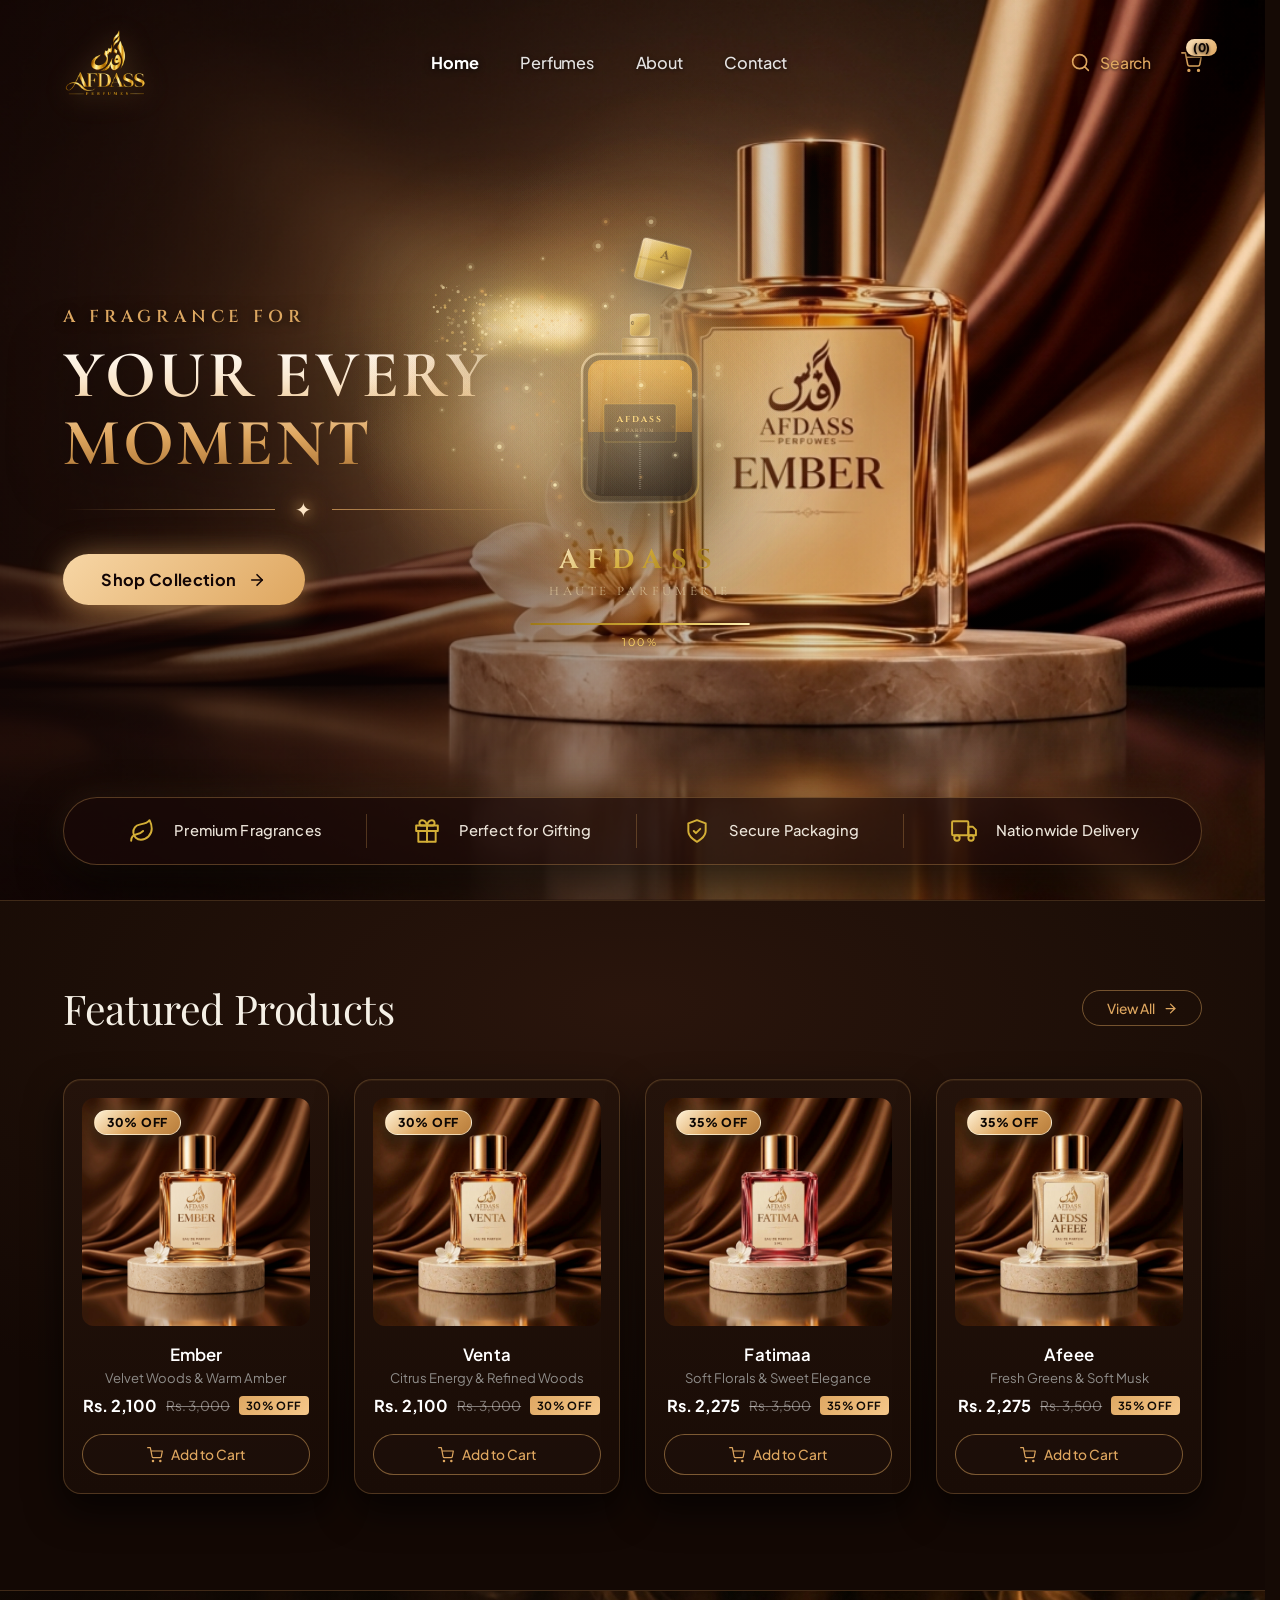
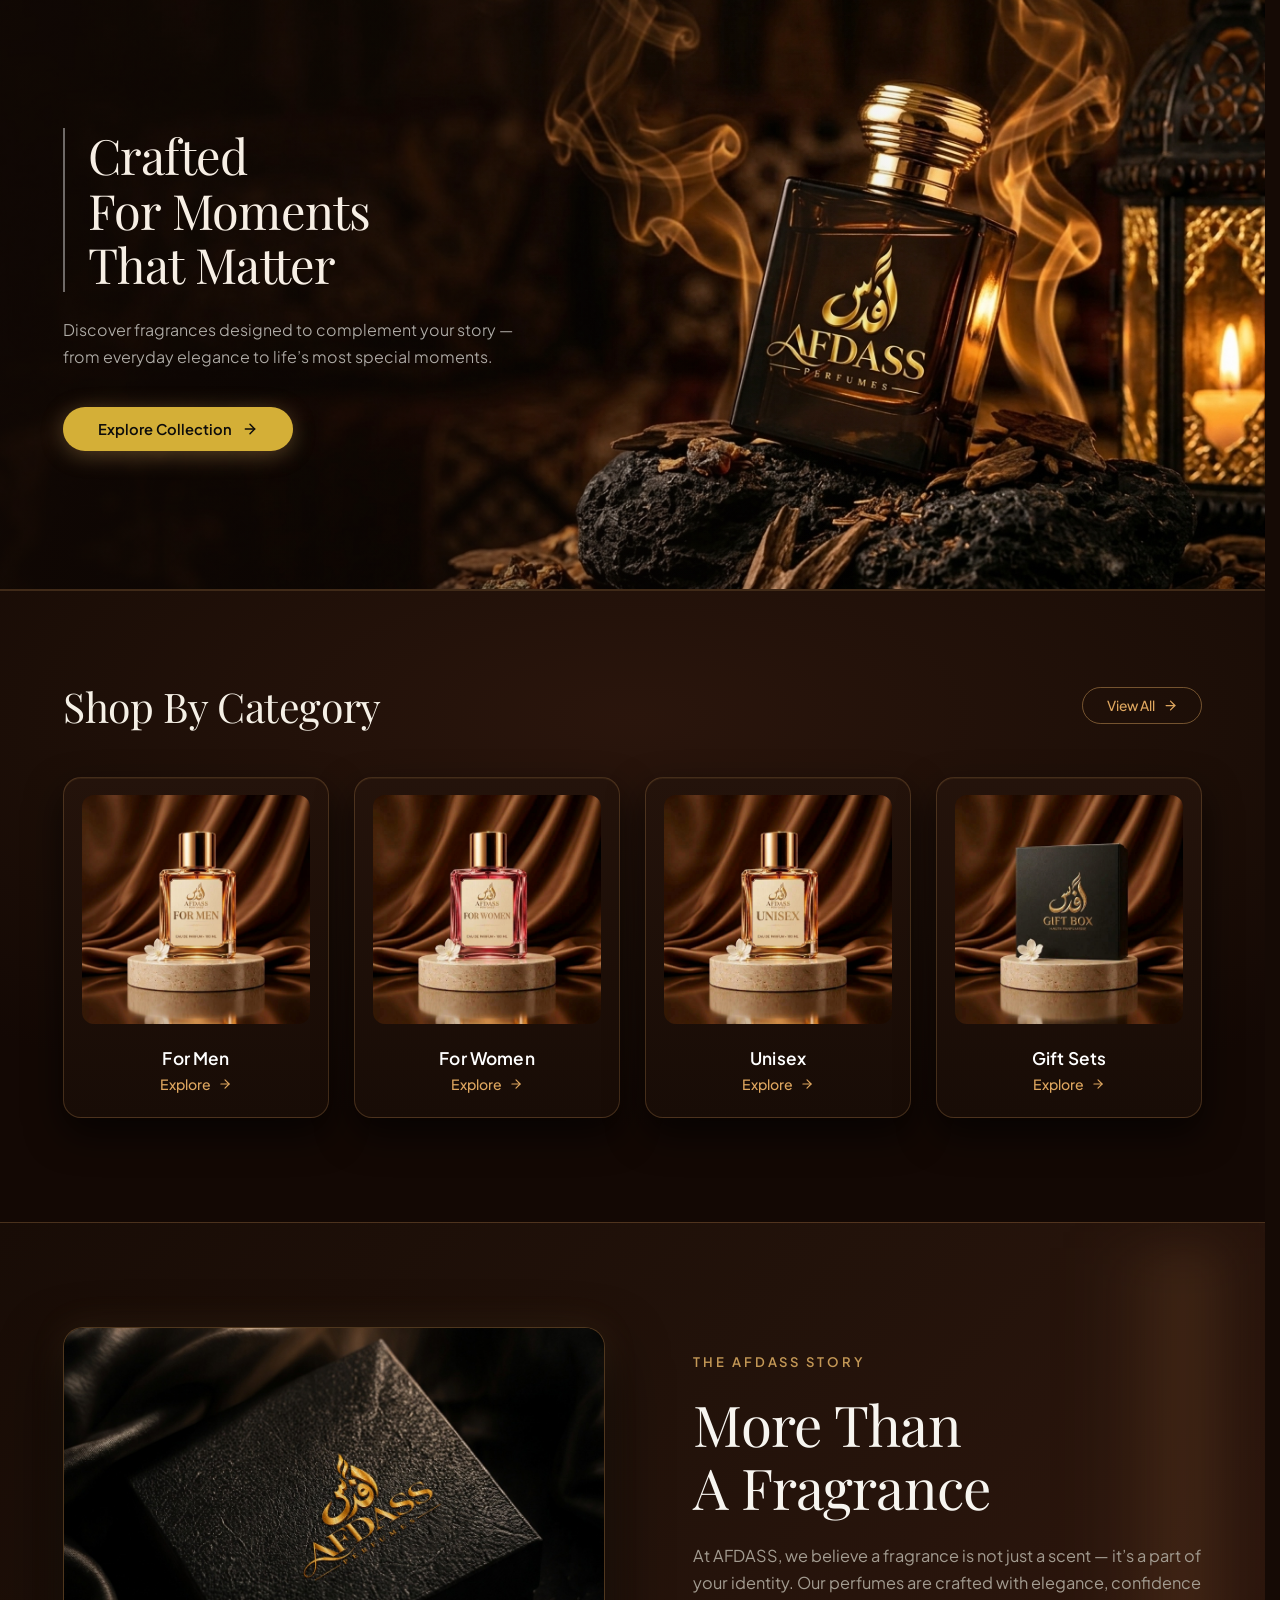
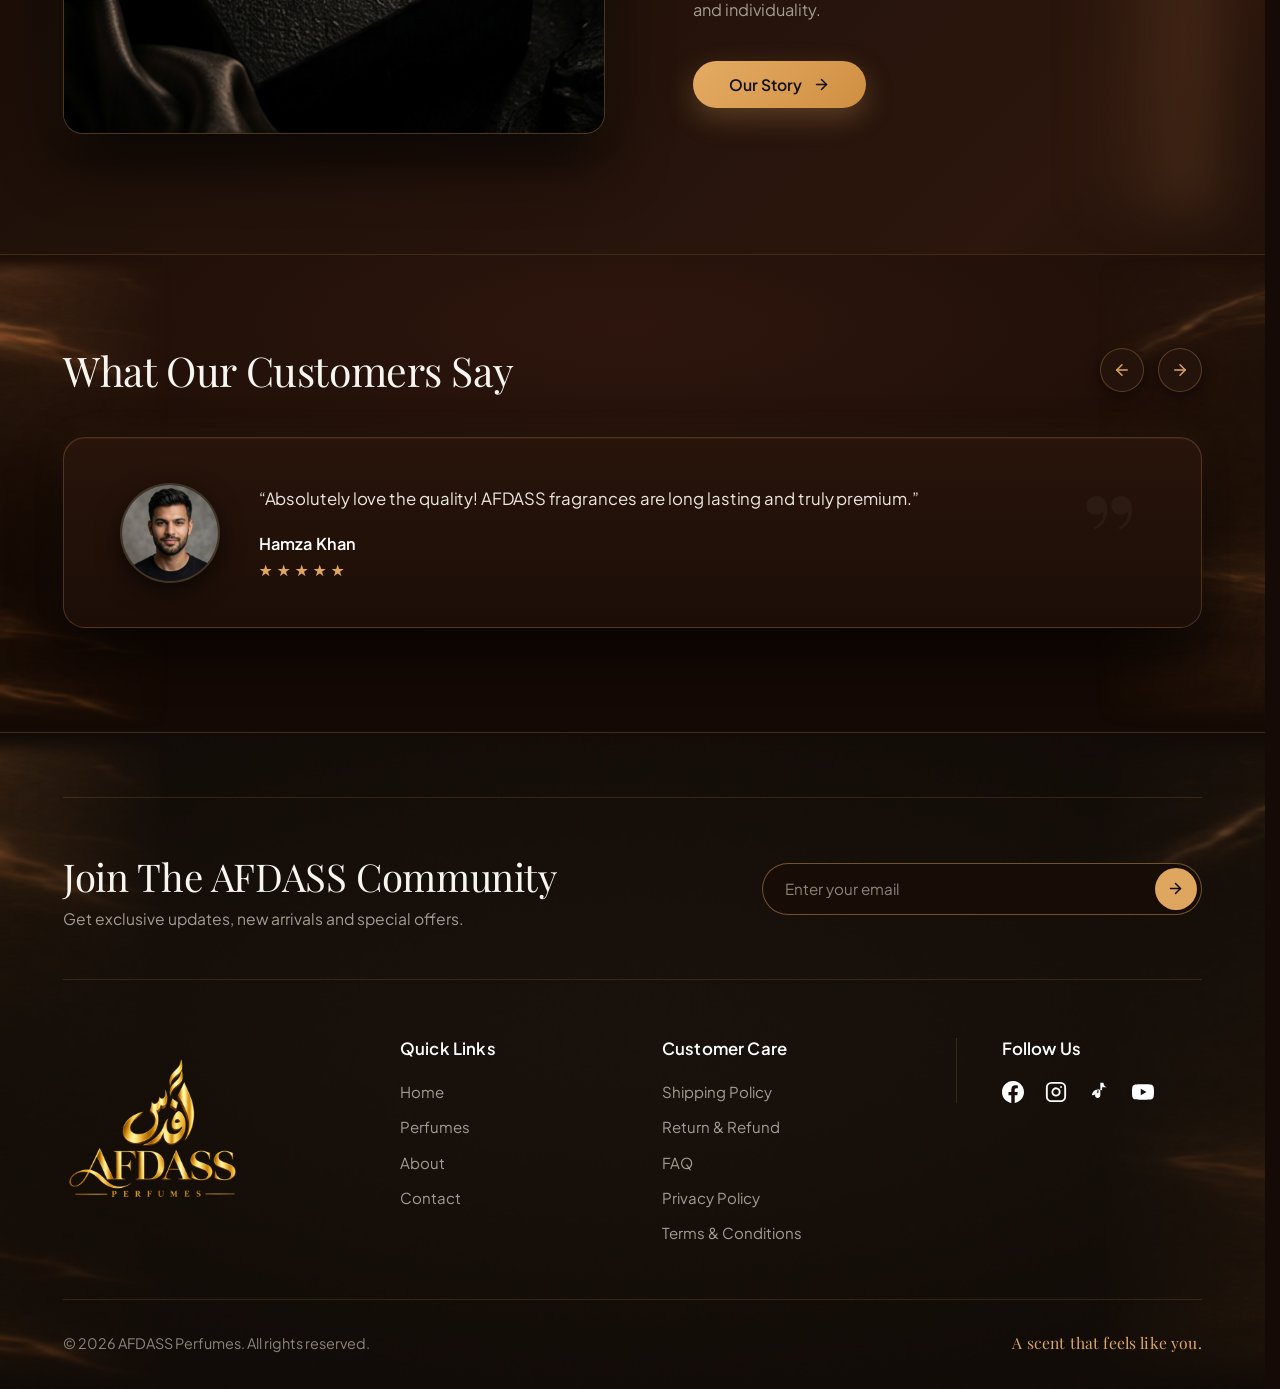
==== index.html @ ded68b76 "feat: make promotional discount percentage badges prominent on product images" ====
<!DOCTYPE html>
<html lang="en">
<head>
  <meta charset="UTF-8" />
  <meta name="viewport" content="width=device-width, initial-scale=1.0" />
  <title>AFDASS PERFUMES | Luxury French Fragrances in Pakistan</title>
  <meta name="description" content="Discover AFDASS Haute Parfumerie. Handcrafted luxury perfumes with pure French essences, rich amber, and long-lasting notes. Cash on delivery &amp; free nationwide delivery across Pakistan." />
  <meta name="keywords" content="AFDASS perfumes, luxury perfumes Pakistan, best perfumes in Pakistan, long lasting perfumes, French essences, buy perfume online Pakistan" />
  <meta name="author" content="AFDASS PERFUMES" />
  <meta name="robots" content="index, follow" />
  <link rel="canonical" href="https://afdass.vercel.app/" />

  <!-- Open Graph / Facebook / WhatsApp -->
  <meta property="og:type" content="website" />
  <meta property="og:site_name" content="AFDASS PERFUMES" />
  <meta property="og:title" content="AFDASS PERFUMES | Luxury French Fragrances" />
  <meta property="og:description" content="A scent that feels like you. Handcrafted luxury perfumes with pure French essences, rich amber, and long-lasting elegance. Nationwide delivery across Pakistan." />
  <meta property="og:image" content="https://afdass.vercel.app/assets/og-share.jpg?v=20261005_logo" />
  <meta property="og:image:secure_url" content="https://afdass.vercel.app/assets/og-share.jpg?v=20261005_logo" />
  <meta property="og:image:type" content="image/jpeg" />
  <meta property="og:image:width" content="1200" />
  <meta property="og:image:height" content="630" />
  <meta property="og:image:alt" content="AFDASS PERFUMES Luxury French Fragrances" />
  <meta property="og:url" content="https://afdass.vercel.app/" />

  <!-- Twitter Card -->
  <meta name="twitter:card" content="summary_large_image" />
  <meta name="twitter:title" content="AFDASS PERFUMES | Luxury French Fragrances" />
  <meta name="twitter:description" content="A scent that feels like you. Handcrafted luxury perfumes with pure French essences, rich amber, and long-lasting elegance." />
  <meta name="twitter:image" content="https://afdass.vercel.app/assets/og-share.jpg?v=20261005_logo" />

  <!-- Favicon -->
  <link rel="icon" type="image/x-icon" href="assets/favicon.ico" />
  <link rel="apple-touch-icon" href="assets/favicon-512x512.png" />

  <!-- Google Fonts -->
  <link rel="preconnect" href="https://fonts.googleapis.com" />
  <link rel="preconnect" href="https://fonts.gstatic.com" crossorigin />
  <link href="https://fonts.googleapis.com/css2?family=Cormorant+Garamond:ital,wght@0,300;0,400;0,500;0,600;0,700;1,400&family=Playfair+Display:ital,wght@0,400;0,500;0,600;0,700;1,400&family=Plus+Jakarta+Sans:wght@300;400;500;600;700&family=Cinzel:wght@400;500;600;700&display=swap" rel="stylesheet" />

  <!-- JSON-LD Structured Data: Organization & WebSite -->
  <script type="application/ld+json">
  {
    "@context": "https://schema.org",
    "@graph": [
      {
        "@type": "Organization",
        "@id": "https://afdassperfumes.com/#organization",
        "name": "AFDASS PERFUMES",
        "url": "https://afdassperfumes.com/",
        "logo": "https://afdassperfumes.com/assets/logo.png",
        "founder": {
          "@type": "Person",
          "name": "Muqaddas Fatima"
        },
        "contactPoint": {
          "@type": "ContactPoint",
          "telephone": "+92-312-5797051",
          "contactType": "customer service",
          "areaServed": "PK",
          "availableLanguage": ["English", "Urdu"]
        }
      },
      {
        "@type": "WebSite",
        "@id": "https://afdassperfumes.com/#website",
        "url": "https://afdassperfumes.com/",
        "name": "AFDASS PERFUMES",
        "description": "Luxury French Fragrances in Pakistan",
        "publisher": {
          "@id": "https://afdassperfumes.com/#organization"
        }
      }
    ]
  }
  </script>

  <link rel="stylesheet" href="style.css?v=20261005_every_moment" />
  <link rel="stylesheet" href="drawer.css?v=20261004_master_header" />
  <link rel="stylesheet" href="search.css?v=20261004_master_header" />
  <link rel="stylesheet" href="loader.css" />
</head>
<body>

  <!-- ====================================================================
       AFDASS HAUTE PARFUMERIE REALISTIC PRELOADER
       ==================================================================== -->
  <aside id="afdass-preloader" class="afdass-loader-overlay" aria-label="Loading AFDASS Haute Parfumerie" role="progressbar" aria-valuemin="0" aria-valuemax="100" aria-valuenow="0">
    <div class="loader-bg-veil"></div>
    <div class="loader-bloom-glow"></div>
    <canvas id="transition-mist-canvas"></canvas>

    <div class="loader-stage">
      <div class="bottle-aura"></div>
      <div class="flacon-container">
        <div class="spray-canvas-wrap">
          <canvas id="perfume-mist-canvas"></canvas>
        </div>

        <svg class="flacon-svg" viewBox="0 0 220 270" xmlns="http://www.w3.org/2000/svg">
          <defs>
            <linearGradient id="goldCapGrad" x1="0%" y1="0%" x2="100%" y2="100%">
              <stop offset="0%" stop-color="#faecd0"/>
              <stop offset="35%" stop-color="#d4af37"/>
              <stop offset="70%" stop-color="#8a6310"/>
              <stop offset="100%" stop-color="#f5d67e"/>
            </linearGradient>

            <linearGradient id="goldCollarGrad" x1="0%" y1="0%" x2="100%" y2="0%">
              <stop offset="0%" stop-color="#7a550d"/>
              <stop offset="50%" stop-color="#faecd0"/>
              <stop offset="100%" stop-color="#7a550d"/>
            </linearGradient>

            <linearGradient id="elixirGrad" x1="0%" y1="0%" x2="0%" y2="100%">
              <stop offset="0%" stop-color="#ffeaa7"/>
              <stop offset="25%" stop-color="#f3b83f"/>
              <stop offset="65%" stop-color="#cf8e1d"/>
              <stop offset="100%" stop-color="#693d05"/>
            </linearGradient>

            <linearGradient id="crystalBorderGrad" x1="0%" y1="0%" x2="100%" y2="100%">
              <stop offset="0%" stop-color="rgba(255,255,255,0.75)"/>
              <stop offset="30%" stop-color="rgba(212,175,55,0.45)"/>
              <stop offset="70%" stop-color="rgba(255,255,255,0.12)"/>
              <stop offset="100%" stop-color="rgba(212,175,55,0.5)"/>
            </linearGradient>

            <clipPath id="bottleInterior">
              <rect x="58" y="108" width="104" height="136" rx="14" ry="14" />
            </clipPath>
          </defs>

          <!-- 1. SPRAYER ACTUATOR / PUMP -->
          <g id="sprayer-actuator-group" class="sprayer-actuator-group">
            <rect x="100" y="62" width="20" height="22" rx="3" fill="url(#goldCapGrad)" stroke="rgba(255,255,255,0.4)" stroke-width="0.7"/>
            <ellipse cx="102.5" cy="71" rx="1.6" ry="2.0" fill="#321e02" />
            <circle cx="102.8" cy="71" r="0.8" fill="#ffd966" />
            <ellipse cx="110" cy="63" rx="8" ry="2" fill="rgba(255,255,255,0.3)" />
          </g>

          <!-- 2. MAGNETIC GOLD CAP -->
          <g id="bottle-cap-group" class="bottle-cap-group cap-closed">
            <rect x="85" y="44" width="50" height="42" rx="4" fill="url(#goldCapGrad)" stroke="rgba(255,255,255,0.45)" stroke-width="0.8"/>
            <line x1="85" y1="64" x2="135" y2="64" stroke="rgba(100,65,10,0.55)" stroke-width="0.9"/>
            <text x="110" y="60" font-family="'Cinzel', serif" font-size="12" font-weight="700" fill="#462c03" text-anchor="middle">A</text>
            <rect x="88" y="46" width="6" height="38" rx="1" fill="rgba(255,255,255,0.25)" />
          </g>

          <!-- 3. GOLDEN NECK COLLAR -->
          <rect x="92" y="86" width="36" height="18" rx="2" fill="url(#goldCollarGrad)" stroke="rgba(255,255,255,0.3)" stroke-width="0.6"/>
          <line x1="92" y1="94" x2="128" y2="94" stroke="#523906" stroke-width="1.2"/>

          <!-- 4. CRYSTAL FLACON GLASS BODY -->
          <rect x="52" y="102" width="116" height="148" rx="18" ry="18" fill="rgba(15, 14, 18, 0.65)" stroke="url(#crystalBorderGrad)" stroke-width="2.5" />

          <!-- 5. LIQUID CHAMBER -->
          <g clip-path="url(#bottleInterior)">
            <rect x="58" y="108" width="104" height="136" fill="rgba(10, 9, 12, 0.85)" />
            <g id="liquid-wave-group" class="liquid-wave-group" style="transform: translateY(120px);">
              <path class="liquid-wave-path" d="M -20 0 Q 20 -10 60 0 T 140 0 T 220 0 L 220 180 L -20 180 Z" fill="url(#elixirGrad)" />
              <path d="M -20 1 Q 20 -9 60 1 T 140 1 T 220 1" stroke="rgba(255,245,210,0.7)" stroke-width="2" fill="none" />
              <circle class="elixir-bubble b1" cx="90" cy="210" r="1.8" />
              <circle class="elixir-bubble b2" cx="110" cy="220" r="2.2" />
              <circle class="elixir-bubble b3" cx="80" cy="200" r="1.5" />
              <circle class="elixir-bubble b4" cx="130" cy="215" r="2.0" />
            </g>
          </g>

          <!-- 6. DIP TUBE -->
          <line x1="110" y1="102" x2="110" y2="238" stroke="rgba(255,255,255,0.25)" stroke-width="2.2" stroke-dasharray="1 1"/>

          <!-- 7. GLASS CORNER FACETS -->
          <g class="facet-shine">
            <polygon points="62,112 74,112 66,242 56,238" fill="rgba(255,255,255,0.2)" />
            <polygon points="78,112 82,112 74,242 71,242" fill="rgba(255,255,255,0.08)" />
            <circle cx="152" cy="116" r="2" fill="rgba(255,255,255,0.6)" />
          </g>

          <!-- 8. GOLD FOIL EMBOSSED LABEL -->
          <rect x="74" y="152" width="72" height="38" rx="2" fill="rgba(10, 9, 13, 0.72)" stroke="rgba(212, 175, 55, 0.45)" stroke-width="0.8"/>
          <text x="110" y="170" font-family="'Cinzel', serif" font-size="8.5" font-weight="700" letter-spacing="2" fill="#ffd966" text-anchor="middle">AFDASS</text>
          <text x="110" y="180" font-family="'Cormorant Garamond', serif" font-size="5.5" letter-spacing="1" fill="#e0c99a" text-anchor="middle">PARFUM</text>
        </svg>
      </div>

      <!-- Minimalist Luxury Typography -->
      <div class="loader-brand-title">AFDASS</div>
      <div class="loader-brand-subtitle">HAUTE PARFUMERIE</div>

      <!-- Sleek Minimalist Luxury Progress Bar -->
      <div class="loader-progress-wrap">
        <div class="loader-progress-track">
          <div id="loader-progress-bar" class="loader-progress-bar"></div>
        </div>
        <div id="loader-percentage" class="loader-percentage">0%</div>
      </div>
    </div>
  </aside>

  <!-- ====================================================================
       WEBSITE CONTENT STAGE (Reveals smoothly through parting mist)
       ==================================================================== -->
  <div class="website-reveal-stage">

  <!-- Fullscreen Luxury Hero Section -->
  <div class="hero-stage">
    
    <!-- Crisp Master Luxury Background: Amber Silk & Ember Podium -->
    <div class="hero-bg-layer">
      <img 
        src="assets/hero-ember-stage.jpg" 
        alt="AFDASS Luxury Perfumes - Ember" 
        class="master-bg-image"
      />
      <div class="bg-vignette-overlay"></div>
    </div>

    <!-- Header / Navigation Bar -->
    <header class="navbar">
      <div class="nav-container">
        
        <!-- Logo (Pure Transparent Gold PNG) -->
        <a href="index.html" class="brand-logo">
          <img src="assets/logo.png" alt="AFDASS PERFUMES" class="logo-image" />
        </a>

        <!-- Center Nav Links (Exact Match to Mockup) -->
        <nav class="nav-links">
          <a href="index.html" class="nav-link active">Home</a>
          <a href="perfumes.html" class="nav-link">Perfumes</a>
          <a href="about.html" class="nav-link">About</a>
          <a href="contact.html" class="nav-link">Contact</a>
        </nav>

        <!-- Right Actions -->
        <div class="nav-actions">
          <button class="nav-action-btn search-btn" aria-label="Search">
            <svg class="action-icon" viewBox="0 0 24 24" fill="none" stroke="currentColor" stroke-width="1.8" stroke-linecap="round" stroke-linejoin="round">
              <circle cx="11" cy="11" r="8"></circle>
              <line x1="21" y1="21" x2="16.65" y2="16.65"></line>
            </svg>
            <span>Search</span>
          </button>

          <a href="cart.html" class="nav-action-btn cart-btn" aria-label="Cart">
            <svg class="action-icon" viewBox="0 0 24 24" fill="none" stroke="currentColor" stroke-width="1.8" stroke-linecap="round" stroke-linejoin="round">
              <circle cx="9" cy="21" r="1"></circle>
              <circle cx="20" cy="21" r="1"></circle>
              <path d="M1 1h4l2.68 13.39a2 2 0 0 0 2 1.61h9.72a2 2 0 0 0 2-1.61L23 6H6"></path>
            </svg>
            <span class="cart-badge">(0)</span>
          </a>

          <!-- Mobile Hamburger -->
          <button class="mobile-toggle" id="mobileMenuBtn" aria-label="Menu">
            <span></span>
            <span></span>
            <span></span>
          </button>
        </div>

      </div>
    </header>

    <!-- Hero Content Overlay (Left Aligned: EXACT TO MOCKUP) -->
    <main class="hero-content-wrapper">
      <div class="hero-left-content">
        
        <!-- Eyebrow / Pre-title -->
        <span class="hero-eyebrow">A FRAGRANCE FOR</span>

        <!-- Main Headline -->
        <h1 class="hero-headline">YOUR EVERY MOMENT</h1>

        <!-- Sparkle Horizontal Accent Divider -->
        <div class="hero-sparkle-divider">
          <span class="divider-line"></span>
          <span class="sparkle-symbol">✦</span>
          <span class="divider-line"></span>
        </div>

        <!-- Single Primary CTA Pill Button -->
        <div class="hero-cta-area">
          <a href="perfumes.html" class="btn-shop-collection">
            <span>Shop Collection</span>
            <svg class="arrow-icon" viewBox="0 0 24 24" fill="none" stroke="currentColor" stroke-width="2.2" stroke-linecap="round" stroke-linejoin="round">
              <line x1="5" y1="12" x2="19" y2="12"></line>
              <polyline points="12 5 19 12 12 19"></polyline>
            </svg>
          </a>
        </div>

      </div>
    </main>

    <!-- Floating Trust Features Strip (EXACT TO USER REQUEST) -->
    <div class="hero-trust-strip-container">
      <div class="hero-trust-strip">
        
        <!-- Feature 1: Premium Fragrances -->
        <div class="hero-trust-item">
          <div class="trust-item-icon">
            <svg viewBox="0 0 24 24" fill="none" stroke="currentColor" stroke-width="1.8" stroke-linecap="round" stroke-linejoin="round">
              <path d="M11 20A7 7 0 0 1 9.8 6.1C15.5 5 17 4.48 19 2c1 2 2 4.18 2 8 0 5.5-4.78 10-10 10Z"></path>
              <path d="M2 21c0-3 1.85-5.36 5.08-6C9.5 14.52 12 13 13 12"></path>
            </svg>
          </div>
          <span class="trust-item-text">Premium<br class="trust-br-mobile" /> Fragrances</span>
        </div>

        <div class="trust-item-divider"></div>

        <!-- Feature 2: Perfect for Gifting -->
        <div class="hero-trust-item">
          <div class="trust-item-icon">
            <svg viewBox="0 0 24 24" fill="none" stroke="currentColor" stroke-width="1.8" stroke-linecap="round" stroke-linejoin="round">
              <polyline points="20 12 20 22 4 22 4 12"></polyline>
              <rect x="2" y="7" width="20" height="5"></rect>
              <line x1="12" y1="22" x2="12" y2="7"></line>
              <path d="M12 7H7.5a2.5 2.5 0 0 1 0-5C11 2 12 7 12 7z"></path>
              <path d="M12 7h4.5a2.5 2.5 0 0 0 0-5C13 2 12 7 12 7z"></path>
            </svg>
          </div>
          <span class="trust-item-text">Perfect<br class="trust-br-mobile" /> for Gifting</span>
        </div>

        <div class="trust-item-divider"></div>

        <!-- Feature 3: Secure Packaging -->
        <div class="hero-trust-item">
          <div class="trust-item-icon">
            <svg viewBox="0 0 24 24" fill="none" stroke="currentColor" stroke-width="1.8" stroke-linecap="round" stroke-linejoin="round">
              <path d="M12 22s8-4 8-10V5l-8-3-8 3v7c0 6 8 10 8 10z"></path>
              <polyline points="9 12 11 14 15 10"></polyline>
            </svg>
          </div>
          <span class="trust-item-text">Secure<br class="trust-br-mobile" /> Packaging</span>
        </div>

        <div class="trust-item-divider"></div>

        <!-- Feature 4: Nationwide Delivery -->
        <div class="hero-trust-item">
          <div class="trust-item-icon">
            <svg viewBox="0 0 24 24" fill="none" stroke="currentColor" stroke-width="1.8" stroke-linecap="round" stroke-linejoin="round">
              <rect x="1" y="3" width="15" height="13" rx="1"></rect>
              <polygon points="16 8 20 8 23 11 23 16 16 16 8"></polygon>
              <circle cx="5.5" cy="18.5" r="2.5"></circle>
              <circle cx="18.5" cy="18.5" r="2.5"></circle>
            </svg>
          </div>
          <span class="trust-item-text">Nationwide<br class="trust-br-mobile" /> Delivery</span>
        </div>

      </div>
    </div>

  </div>

  <!-- Featured Products Section -->
  <section class="featured-section" id="perfumes">
    <div class="featured-container">
      
      <!-- Section Header -->
      <div class="section-header">
        <h2 class="section-title">Featured Products</h2>
        <a href="perfumes.html" class="btn-view-all">
          <span>View All</span>
          <svg class="view-arrow" viewBox="0 0 24 24" fill="none" stroke="currentColor" stroke-width="2" stroke-linecap="round" stroke-linejoin="round">
            <line x1="5" y1="12" x2="19" y2="12"></line>
            <polyline points="12 5 19 12 12 19"></polyline>
          </svg>
        </a>
      </div>

      <!-- Products 4-Col Grid -->
      <div class="products-grid">
        
        <!-- Product 1: Ember -->
        <div class="product-card">
          <a href="product-detail.html?product=ember" class="product-img-box" aria-label="View Ember Details">
            <span class="product-img-badge">30% OFF</span>
            <img src="assets/product-ember.jpg?v=20261004" alt="Ember" class="product-img" />
          </a>
          <div class="product-details">
            <h3 class="product-title"><a href="product-detail.html?product=ember" class="product-title-link">Ember</a></h3>
            <p class="product-notes">Velvet Woods &amp; Warm Amber</p>
            <div class="product-price-wrap">
              <span class="product-price">Rs. 2,100</span>
              <span class="product-old-price">Rs. 3,000</span>
              <span class="product-discount-badge">30% OFF</span>
            </div>
            <button class="btn-add-cart" data-name="Ember">
              <svg class="cart-btn-icon" viewBox="0 0 24 24" fill="none" stroke="currentColor" stroke-width="1.8" stroke-linecap="round" stroke-linejoin="round">
                <circle cx="9" cy="21" r="1"></circle>
                <circle cx="20" cy="21" r="1"></circle>
                <path d="M1 1h4l2.68 13.39a2 2 0 0 0 2 1.61h9.72a2 2 0 0 0 2-1.61L23 6H6"></path>
              </svg>
              <span>Add to Cart</span>
            </button>
          </div>
        </div>

        <!-- Product 2: Venta -->
        <div class="product-card">
          <a href="product-detail.html?product=venta" class="product-img-box" aria-label="View Venta Details">
            <span class="product-img-badge">30% OFF</span>
            <img src="assets/product-venta.jpg?v=20261004" alt="Venta" class="product-img" />
          </a>
          <div class="product-details">
            <h3 class="product-title"><a href="product-detail.html?product=venta" class="product-title-link">Venta</a></h3>
            <p class="product-notes">Citrus Energy &amp; Refined Woods</p>
            <div class="product-price-wrap">
              <span class="product-price">Rs. 2,100</span>
              <span class="product-old-price">Rs. 3,000</span>
              <span class="product-discount-badge">30% OFF</span>
            </div>
            <button class="btn-add-cart" data-name="Venta">
              <svg class="cart-btn-icon" viewBox="0 0 24 24" fill="none" stroke="currentColor" stroke-width="1.8" stroke-linecap="round" stroke-linejoin="round">
                <circle cx="9" cy="21" r="1"></circle>
                <circle cx="20" cy="21" r="1"></circle>
                <path d="M1 1h4l2.68 13.39a2 2 0 0 0 2 1.61h9.72a2 2 0 0 0 2-1.61L23 6H6"></path>
              </svg>
              <span>Add to Cart</span>
            </button>
          </div>
        </div>

        <!-- Product 3: Fatimaa -->
        <div class="product-card">
          <a href="product-detail.html?product=fatima" class="product-img-box" aria-label="View Fatimaa Details">
            <span class="product-img-badge">35% OFF</span>
            <img src="assets/product-fatima.jpg?v=20261004" alt="Fatimaa" class="product-img" />
          </a>
          <div class="product-details">
            <h3 class="product-title"><a href="product-detail.html?product=fatima" class="product-title-link">Fatimaa</a></h3>
            <p class="product-notes">Soft Florals &amp; Sweet Elegance</p>
            <div class="product-price-wrap">
              <span class="product-price">Rs. 2,275</span>
              <span class="product-old-price">Rs. 3,500</span>
              <span class="product-discount-badge">35% OFF</span>
            </div>
            <button class="btn-add-cart" data-name="Fatimaa">
              <svg class="cart-btn-icon" viewBox="0 0 24 24" fill="none" stroke="currentColor" stroke-width="1.8" stroke-linecap="round" stroke-linejoin="round">
                <circle cx="9" cy="21" r="1"></circle>
                <circle cx="20" cy="21" r="1"></circle>
                <path d="M1 1h4l2.68 13.39a2 2 0 0 0 2 1.61h9.72a2 2 0 0 0 2-1.61L23 6H6"></path>
              </svg>
              <span>Add to Cart</span>
            </button>
          </div>
        </div>

        <!-- Product 4: Afeee -->
        <div class="product-card">
          <a href="product-detail.html?product=afeee" class="product-img-box" aria-label="View Afeee Details">
            <span class="product-img-badge">35% OFF</span>
            <img src="assets/product-afeee.jpg?v=20261004" alt="Afeee" class="product-img" />
          </a>
          <div class="product-details">
            <h3 class="product-title"><a href="product-detail.html?product=afeee" class="product-title-link">Afeee</a></h3>
            <p class="product-notes">Fresh Greens &amp; Soft Musk</p>
            <div class="product-price-wrap">
              <span class="product-price">Rs. 2,275</span>
              <span class="product-old-price">Rs. 3,500</span>
              <span class="product-discount-badge">35% OFF</span>
            </div>
            <button class="btn-add-cart" data-name="Afeee">
              <svg class="cart-btn-icon" viewBox="0 0 24 24" fill="none" stroke="currentColor" stroke-width="1.8" stroke-linecap="round" stroke-linejoin="round">
                <circle cx="9" cy="21" r="1"></circle>
                <circle cx="20" cy="21" r="1"></circle>
                <path d="M1 1h4l2.68 13.39a2 2 0 0 0 2 1.61h9.72a2 2 0 0 0 2-1.61L23 6H6"></path>
              </svg>
              <span>Add to Cart</span>
            </button>
          </div>
        </div>

      </div>

    </div>
  </section>

  <!-- Crafted For Moments That Matter Section (Full Width Distinct Section) -->
  <section class="moments-section" id="collections">
    
    <!-- Full-Bleed Background Layer -->
    <div class="moments-bg-layer">
      <img 
        src="assets/story-banner.jpg" 
        alt="Crafted For Moments That Matter - AFDASS" 
        class="moments-bg-img"
      />
      <div class="moments-overlay"></div>
    </div>

    <!-- Content Container (Grid-Aligned) -->
    <div class="moments-container">
      <div class="moments-content">
        <div class="moments-title-wrap">
          <h2 class="moments-title">
            Crafted<br />
            For Moments<br />
            That Matter
          </h2>
        </div>
        <p class="moments-desc">
          Discover fragrances designed to complement your story &mdash; from everyday elegance to life&rsquo;s most special moments.
        </p>
        <div class="moments-cta">
          <a href="#perfumes" class="btn-moments-pill">
            <span>Explore Collection</span>
            <svg class="moments-arrow" viewBox="0 0 24 24" fill="none" stroke="currentColor" stroke-width="2.2" stroke-linecap="round" stroke-linejoin="round">
              <line x1="5" y1="12" x2="19" y2="12"></line>
              <polyline points="12 5 19 12 12 19"></polyline>
            </svg>
          </a>
        </div>
      </div>
    </div>

  </section>

  <!-- Shop By Category Section (100% Match to Mockup) -->
  <section class="category-section" id="categories">
    <div class="category-container">
      
      <!-- Section Header -->
      <div class="section-header">
        <h2 class="section-title">Shop By Category</h2>
        <a href="#collections" class="btn-view-all">
          <span>View All</span>
          <svg class="view-arrow" viewBox="0 0 24 24" fill="none" stroke="currentColor" stroke-width="2" stroke-linecap="round" stroke-linejoin="round">
            <line x1="5" y1="12" x2="19" y2="12"></line>
            <polyline points="12 5 19 12 12 19"></polyline>
          </svg>
        </a>
      </div>

      <!-- Categories 4-Col Grid -->
      <div class="categories-grid">
        
        <!-- Category 1: For Men -->
        <a href="#perfumes" class="category-card">
          <div class="category-img-box">
            <img src="assets/category-men.jpg?v=20261004_stage" alt="For Men" class="category-img" />
          </div>
          <div class="category-details">
            <h3 class="category-title">For Men</h3>
            <span class="category-action">
              <span>Explore</span>
              <svg class="cat-arrow" viewBox="0 0 24 24" fill="none" stroke="currentColor" stroke-width="2" stroke-linecap="round" stroke-linejoin="round">
                <line x1="5" y1="12" x2="19" y2="12"></line>
                <polyline points="12 5 19 12 12 19"></polyline>
              </svg>
            </span>
          </div>
        </a>

        <!-- Category 2: For Women -->
        <a href="#perfumes" class="category-card">
          <div class="category-img-box">
            <img src="assets/category-women.jpg?v=20261004_stage" alt="For Women" class="category-img" />
          </div>
          <div class="category-details">
            <h3 class="category-title">For Women</h3>
            <span class="category-action">
              <span>Explore</span>
              <svg class="cat-arrow" viewBox="0 0 24 24" fill="none" stroke="currentColor" stroke-width="2" stroke-linecap="round" stroke-linejoin="round">
                <line x1="5" y1="12" x2="19" y2="12"></line>
                <polyline points="12 5 19 12 12 19"></polyline>
              </svg>
            </span>
          </div>
        </a>

        <!-- Category 3: Unisex -->
        <a href="#perfumes" class="category-card">
          <div class="category-img-box">
            <img src="assets/category-unisex.jpg?v=20261004_stage" alt="Unisex" class="category-img" />
          </div>
          <div class="category-details">
            <h3 class="category-title">Unisex</h3>
            <span class="category-action">
              <span>Explore</span>
              <svg class="cat-arrow" viewBox="0 0 24 24" fill="none" stroke="currentColor" stroke-width="2" stroke-linecap="round" stroke-linejoin="round">
                <line x1="5" y1="12" x2="19" y2="12"></line>
                <polyline points="12 5 19 12 12 19"></polyline>
              </svg>
            </span>
          </div>
        </a>

        <!-- Category 4: Gift Sets -->
        <a href="#perfumes" class="category-card">
          <div class="category-img-box">
            <img src="assets/category-gift-sets.jpg?v=20261004_stage" alt="Gift Sets" class="category-img" />
          </div>
          <div class="category-details">
            <h3 class="category-title">Gift Sets</h3>
            <span class="category-action">
              <span>Explore</span>
              <svg class="cat-arrow" viewBox="0 0 24 24" fill="none" stroke="currentColor" stroke-width="2" stroke-linecap="round" stroke-linejoin="round">
                <line x1="5" y1="12" x2="19" y2="12"></line>
                <polyline points="12 5 19 12 12 19"></polyline>
              </svg>
            </span>
          </div>
        </a>

      </div>

    </div>
  </section>

  <!-- The AFDASS Story Section -->
  <section class="story-section" id="about">
    <div class="story-container">
      <div class="story-grid">
        
        <!-- Left Column: Luxury Presentation Box (Original Logo) -->
        <div class="story-image-wrap">
          <img 
            src="assets/story-box.jpg" 
            alt="The AFDASS Story - Luxury Presentation Box" 
            class="story-img"
          />
        </div>

        <!-- Right Column: Editorial Brand Story -->
        <div class="story-content-wrap">
          <div class="story-ambient-glow"></div>

          <div class="story-overline">THE AFDASS STORY</div>

          <h2 class="story-title">
            More Than<br />
            A Fragrance
          </h2>

          <p class="story-description">
            At AFDASS, we believe a fragrance is not just a scent &mdash; it&rsquo;s a part of your identity. Our perfumes are crafted with elegance, confidence and individuality.
          </p>

          <div class="story-cta-wrap">
            <a href="#perfumes" class="btn-our-story">
              <span>Our Story</span>
              <svg class="our-story-arrow" viewBox="0 0 24 24" fill="none" stroke="currentColor" stroke-width="2.2" stroke-linecap="round" stroke-linejoin="round">
                <line x1="5" y1="12" x2="19" y2="12"></line>
                <polyline points="12 5 19 12 12 19"></polyline>
              </svg>
            </a>
          </div>
        </div>

      </div>
    </div>
  </section>

  <!-- What Our Customers Say Section (100% Match to Mockup) -->
  <section class="testimonials-section" id="reviews">
    <div class="testimonials-container">
      
      <!-- Section Header with Arrows -->
      <div class="testimonials-header">
        <h2 class="testimonials-title">What Our Customers Say</h2>
        <div class="testimonials-controls">
          <button class="t-nav-btn prev-review" aria-label="Previous review" id="prevReviewBtn">
            <svg viewBox="0 0 24 24" fill="none" stroke="currentColor" stroke-width="2" stroke-linecap="round" stroke-linejoin="round">
              <line x1="19" y1="12" x2="5" y2="12"></line>
              <polyline points="12 19 5 12 12 5"></polyline>
            </svg>
          </button>
          <button class="t-nav-btn next-review" aria-label="Next review" id="nextReviewBtn">
            <svg viewBox="0 0 24 24" fill="none" stroke="currentColor" stroke-width="2" stroke-linecap="round" stroke-linejoin="round">
              <line x1="5" y1="12" x2="19" y2="12"></line>
              <polyline points="12 5 19 12 12 19"></polyline>
            </svg>
          </button>
        </div>
      </div>

      <!-- Testimonials Cards Carousel -->
      <div class="testimonials-carousel" id="testimonialsCarousel">
        
        <!-- Review 1: Hamza Khan -->
        <div class="testimonial-card active" data-index="0">
          <div class="t-card-content">
            <div class="t-avatar-box">
              <img src="assets/customer-hamza.jpg" alt="Hamza Khan" class="t-avatar-img" />
            </div>
            <div class="t-text-box">
              <p class="t-quote">&ldquo;Absolutely love the quality! AFDASS fragrances are long lasting and truly premium.&rdquo;</p>
              <div class="t-author-meta">
                <span class="t-author-name">Hamza Khan</span>
                <div class="t-stars">
                  <span>★</span><span>★</span><span>★</span><span>★</span><span>★</span>
                </div>
              </div>
            </div>
          </div>
          <div class="t-watermark-quote">&rdquo;</div>
        </div>

        <!-- Review 2: Ayesha Malik -->
        <div class="testimonial-card" data-index="1">
          <div class="t-card-content">
            <div class="t-avatar-box">
              <img src="assets/customer-ayesha.jpg" alt="Ayesha Malik" class="t-avatar-img" />
            </div>
            <div class="t-text-box">
              <p class="t-quote">&ldquo;Fatimaa is hands down the best floral and sweet elegance blend I have ever worn. The packaging and longevity are truly exceptional!&rdquo;</p>
              <div class="t-author-meta">
                <span class="t-author-name">Ayesha Malik</span>
                <div class="t-stars">
                  <span>★</span><span>★</span><span>★</span><span>★</span><span>★</span>
                </div>
              </div>
            </div>
          </div>
          <div class="t-watermark-quote">&rdquo;</div>
        </div>

      </div>

    </div>
  </section>

  <!-- Luxury Footer & Community Section (100% Match to Mockup) -->
  <footer class="site-footer" id="contact">
    <div class="footer-container">
      
      <!-- Top Newsletter Row: Join The AFDASS Community -->
      <div class="footer-newsletter-row">
        <div class="newsletter-text-wrap">
          <h2 class="newsletter-title">Join The AFDASS Community</h2>
          <p class="newsletter-subtitle">Get exclusive updates, new arrivals and special offers.</p>
        </div>
        <form class="newsletter-form" id="newsletterForm">
          <input 
            type="email" 
            class="newsletter-input" 
            id="newsletterEmail"
            placeholder="Enter your email" 
            required 
          />
          <button type="submit" class="btn-newsletter-submit" aria-label="Subscribe">
            <svg class="submit-arrow" viewBox="0 0 24 24" fill="none" stroke="currentColor" stroke-width="2.2" stroke-linecap="round" stroke-linejoin="round">
              <line x1="5" y1="12" x2="19" y2="12"></line>
              <polyline points="12 5 19 12 12 19"></polyline>
            </svg>
          </button>
        </form>
        <div class="newsletter-feedback" id="newsletterFeedback" style="display:none;margin-top:10px;font-size:0.92rem;color:#dea65f;font-weight:500;"></div>
      </div>

      <!-- Main Footer Columns (4-Col Grid) -->
      <div class="footer-main-grid">
        
        <!-- Col 1: Official Logo -->
        <div class="footer-col brand-col">
          <a href="#" class="footer-logo-link">
            <img src="assets/logo.png" alt="AFDASS PERFUMES" class="footer-logo-img" />
          </a>
        </div>

        <!-- Col 2: Quick Links -->
        <div class="footer-col footer-accordion-col">
          <h3 class="footer-col-title footer-accordion-toggle">
            <span>Quick Links</span>
            <span class="footer-accordion-icon">
              <svg viewBox="0 0 24 24" fill="none" stroke="currentColor" stroke-width="2" stroke-linecap="round" stroke-linejoin="round">
                <polyline points="6 9 12 15 18 9"></polyline>
              </svg>
            </span>
          </h3>
          <ul class="footer-links-list">
            <li><a href="index.html" class="footer-link">Home</a></li>
            <li><a href="perfumes.html" class="footer-link">Perfumes</a></li>
            <li><a href="about.html" class="footer-link">About</a></li>
            <li><a href="contact.html" class="footer-link">Contact</a></li>
          </ul>
        </div>

        <!-- Col 3: Customer Care -->
        <div class="footer-col footer-accordion-col">
          <h3 class="footer-col-title footer-accordion-toggle">
            <span>Customer Care</span>
            <span class="footer-accordion-icon">
              <svg viewBox="0 0 24 24" fill="none" stroke="currentColor" stroke-width="2" stroke-linecap="round" stroke-linejoin="round">
                <polyline points="6 9 12 15 18 9"></polyline>
              </svg>
            </span>
          </h3>
          <ul class="footer-links-list">
            <li><a href="contact.html" class="footer-link">Shipping Policy</a></li>
            <li><a href="contact.html" class="footer-link">Return &amp; Refund</a></li>
            <li><a href="contact.html#faq" class="footer-link">FAQ</a></li>
            <li><a href="contact.html" class="footer-link">Privacy Policy</a></li>
            <li><a href="contact.html" class="footer-link">Terms &amp; Conditions</a></li>
          </ul>
        </div>

        <!-- Col 4: Follow Us -->
        <div class="footer-col follow-col footer-accordion-col">
          <h3 class="footer-col-title footer-accordion-toggle">
            <span>Follow Us</span>
            <span class="footer-accordion-icon">
              <svg viewBox="0 0 24 24" fill="none" stroke="currentColor" stroke-width="2" stroke-linecap="round" stroke-linejoin="round">
                <polyline points="6 9 12 15 18 9"></polyline>
              </svg>
            </span>
          </h3>
          <div class="footer-social-row footer-accordion-content">
            <!-- Facebook -->
            <a href="https://facebook.com" target="_blank" rel="noopener" class="social-icon-btn" aria-label="Facebook">
              <svg viewBox="0 0 24 24" fill="currentColor">
                <path d="M24 12.073c0-6.627-5.373-12-12-12s-12 5.373-12 12c0 5.99 4.388 10.954 10.125 11.854v-8.385H7.078v-3.47h3.047V9.43c0-3.007 1.792-4.669 4.533-4.669 1.312 0 2.686.235 2.686.235v2.953H15.83c-1.491 0-1.956.925-1.956 1.874v2.25h3.328l-.532 3.47h-2.796v8.385C19.612 23.027 24 18.062 24 12.073z"/>
              </svg>
            </a>
            <!-- Instagram -->
            <a href="https://instagram.com" target="_blank" rel="noopener" class="social-icon-btn" aria-label="Instagram">
              <svg viewBox="0 0 24 24" fill="none" stroke="currentColor" stroke-width="2" stroke-linecap="round" stroke-linejoin="round">
                <rect x="2" y="2" width="20" height="20" rx="5" ry="5"></rect>
                <path d="M16 11.37A4 4 0 1 1 12.63 8 4 4 0 0 1 16 11.37z"></path>
                <line x1="17.5" y1="6.5" x2="17.51" y2="6.5"></line>
              </svg>
            </a>
            <!-- TikTok -->
            <a href="https://tiktok.com" target="_blank" rel="noopener" class="social-icon-btn" aria-label="TikTok">
              <svg viewBox="0 0 24 24" fill="currentColor">
                <path d="M19.59 6.69a4.83 4.83 0 0 1-3.77-4.25V2h-3.45v13.67a2.89 2.89 0 0 1-5.2 1.74 2.89 2.89 0 0 1 2.31-4.64c.29 0 .57.04.84.11V9.37a6.34 6.34 0 0 0-.84-.06 6.34 6.34 0 0 0-6.34 6.34 6.34 6.34 0 0 0 6.34-6.34V8.5a8.28 8.28 0 0 0 4.77 1.48V6.69z"/>
              </svg>
            </a>
            <!-- YouTube -->
            <a href="https://youtube.com" target="_blank" rel="noopener" class="social-icon-btn" aria-label="YouTube">
              <svg viewBox="0 0 24 24" fill="currentColor">
                <path d="M23.498 6.186a3.016 3.016 0 0 0-2.122-2.136C19.505 3.545 12 3.545 12 3.545s-7.505 0-9.377.505A3.017 3.017 0 0 0 .502 6.186C0 8.07 0 12 0 12s0 3.93.502 5.814a3.016 3.016 0 0 0 2.122 2.136c1.871.505 9.376.505 9.376.505s7.505 0 9.377-.505a3.015 3.015 0 0 0 2.122-2.136C24 15.93 24 12 24 12s0-3.93-.502-5.814zM9.545 15.568V8.432L15.818 12l-6.273 3.568z"/>
              </svg>
            </a>
          </div>
        </div>

      </div>

      <!-- Bottom Copyright Bar -->
      <div class="footer-bottom-bar">
        <p class="footer-copyright">&copy; 2026 AFDASS Perfumes. All rights reserved.</p>
        <p class="footer-tagline">A scent that feels like you.</p>
      </div>

    </div>
  </footer>
  </div><!-- /.website-reveal-stage -->

  <!-- Mobile Drawer Menu & Frosted Backdrop -->
  <div class="drawer-backdrop" id="drawerBackdrop"></div>
  <aside class="mobile-drawer" id="mobileDrawer" aria-label="Mobile Navigation">
    <div class="drawer-header">
      <img src="assets/logo.png" alt="AFDASS PERFUMES" class="drawer-logo" />
      <button class="drawer-close" id="drawerCloseBtn" type="button" aria-label="Close Menu">&times;</button>
    </div>
    <nav class="mobile-nav-list">
      <a href="index.html" class="mobile-link active">Home</a>
      <a href="perfumes.html" class="mobile-link">Perfumes</a>
      <a href="about.html" class="mobile-link">About</a>
      <a href="contact.html" class="mobile-link">Contact</a>
      <a href="cart.html" class="mobile-link">Cart</a>
    </nav>
    <div class="drawer-cta">
      <a href="https://wa.me/923125797051" target="_blank" rel="noopener" class="drawer-wa-btn">
        <svg class="drawer-wa-icon" width="20" height="20" viewBox="0 0 24 24" fill="#25d366">
          <path d="M12.04 2C6.58 2 2.13 6.45 2.13 11.91C2.13 13.66 2.59 15.36 3.45 16.86L2.05 22L7.3 20.62C8.75 21.41 10.38 21.83 12.04 21.83C17.5 21.83 21.95 17.38 21.95 11.92C21.95 9.27 20.92 6.78 19.05 4.91C17.18 3.03 14.69 2 12.04 2M12.05 3.67C14.25 3.67 16.31 4.53 17.87 6.09C19.42 7.65 20.28 9.72 20.28 11.92C20.28 16.46 16.58 20.15 12.04 20.15C10.56 20.15 9.11 19.76 7.85 19.01L7.55 18.83L4.43 19.65L5.26 16.61L5.06 16.29C4.24 14.99 3.81 13.47 3.81 11.91C3.81 7.37 7.5 3.67 12.05 3.67M9.53 7.53C9.36 7.53 9.08 7.6 8.84 7.86C8.6 8.12 7.93 8.75 7.93 10.03C7.93 11.31 8.86 12.55 9 12.72C9.13 12.9 10.79 15.46 13.33 16.55C15.44 17.47 15.87 17.29 16.33 17.24C16.8 17.2 17.84 16.62 18.06 16.02C18.27 15.42 18.27 14.9 18.21 14.8C18.15 14.7 17.98 14.64 17.72 14.5C17.47 14.38 16.21 13.76 15.98 13.67C15.75 13.59 15.58 13.55 15.41 13.8C15.24 14.06 14.76 14.64 14.62 14.8C14.47 14.97 14.33 15 14.07 14.87C13.82 14.75 13.01 14.48 12.05 13.62C11.3 12.95 10.79 12.13 10.65 11.89C10.51 11.64 10.63 11.51 10.76 11.38C10.87 11.27 11.01 11.09 11.14 10.94C11.27 10.79 11.31 10.69 11.4 10.52C11.49 10.35 11.44 10.2 11.38 10.07C11.31 9.95 10.83 8.77 10.63 8.28C10.43 7.8 10.23 7.87 10.07 7.86L9.53 7.53Z"/>
        </svg>
        <span>Order via WhatsApp</span>
      </a>
      <p class="drawer-tagline">A scent that feels like you.</p>
    </div>
  </aside>

  <!-- Core Scripts -->
  <script src="script.js?v=20261004_clear_nav"></script>
  <script src="search.js?v=20261004_clear_nav"></script>
  <script src="loader.js"></script>
  <script>
    document.addEventListener('DOMContentLoaded', () => {
      const siteLoader = new AfdassPerfumeLoader({
        duration: 2100,
        autoDismiss: true
      });
      siteLoader.start();
    });
  </script>
</body>
</html>
---- style.css ----
/* ===================================================================
   AFDASS PERFUMES - FULL VIEWPORT LUXURY HERO SECTION
   Full Height 100vh (Zero Bottom Gaps / Zero Black Bars)
   =================================================================== */

:root {
  color-scheme: dark;
  /* Refined Metallic Gold Accents */
  --gold-primary: #dea65f;
  --gold-hover: #eab775;
  --gold-tag: #b88947;
  --gold-title: #edd6b4;
  --gold-bronze: #8a5a32;
  --gold-hairline: rgba(222, 166, 95, 0.16);

  /* Haute Parfumerie Warm Bronze, Roasted Cocoa & Silk Amber Palette (matching Hero section) */
  --bg-deep-noir: #130804;
  --bg-espresso-base: #180c06;
  --bg-espresso-card: #201008;
  --bg-chocolate-rich: #27140b;
  --bg-chocolate-card: #2f180e;
  --bg-chocolate-accent: #3a1e12;

  --text-pure: #ffffff;
  --text-nav: #a8a8a9;
  --text-desc: #a59e95;
  --text-badge-title: #e4e2de;
  --text-badge-sub: #8c8378;

  --font-serif: 'Playfair Display', Georgia, serif;
  --font-sans: 'Plus Jakarta Sans', -apple-system, BlinkMacSystemFont, 'Segoe UI', Roboto, sans-serif;
}

*, *::before, *::after {
  box-sizing: border-box;
  margin: 0;
  padding: 0;
}

/* Stable single scrollbar & smooth seamless page transitions */
html {
  overflow-x: hidden;
  scrollbar-gutter: stable;
}

body {
  animation: afdassPageFade 0.22s cubic-bezier(0.16, 1, 0.3, 1) backwards;
}

@keyframes afdassPageFade {
  0% {
    opacity: 0.80;
  }
  100% {
    opacity: 1;
  }
}

/* Remove typing cursor / text caret on non-interactive elements */
body {
  user-select: none;
  -webkit-user-select: none;
  -moz-user-select: none;
  -ms-user-select: none;
}

input, textarea, select, [contenteditable] {
  user-select: text;
  -webkit-user-select: text;
  -moz-user-select: text;
  -ms-user-select: text;
  cursor: text;
}

html, body {
  width: 100%;
  min-height: 100%;
  background-color: #150a05;
  background-image: 
    radial-gradient(ellipse 80% 50% at 50% -20%, rgba(185, 105, 48, 0.16) 0%, transparent 60%),
    radial-gradient(ellipse 60% 40% at 100% 40%, rgba(150, 78, 32, 0.12) 0%, transparent 50%),
    radial-gradient(ellipse 70% 50% at 0% 80%, rgba(185, 105, 48, 0.10) 0%, transparent 50%);
  background-attachment: fixed;
  color: var(--text-pure);
  font-family: var(--font-sans);
  -webkit-font-smoothing: antialiased;
  overflow-x: hidden;
}

/* Master Stage - Full 100vh Viewport Height (Exact match to Mockup) */
.hero-stage {
  position: relative;
  width: 100%;
  min-height: 100vh;
  min-height: 100dvh;
  display: flex;
  flex-direction: column;
  justify-content: space-between;
  overflow: hidden;
  background-color: #120505;
}

/* Master Background Layer - Fills Full 100vh */
.hero-bg-layer {
  position: absolute;
  top: 0;
  left: 0;
  width: 100%;
  height: 100%;
  z-index: 1;
}

.master-bg-image {
  width: 100%;
  height: 100%;
  object-fit: cover;
  object-position: right center;
  display: block;
}

/* Subtle Vignette for Text Contrast */
.bg-vignette-overlay {
  position: absolute;
  inset: 0;
  background: linear-gradient(
    90deg,
    rgba(18, 6, 5, 0.78) 0%,
    rgba(18, 6, 5, 0.48) 38%,
    rgba(18, 6, 5, 0.12) 65%,
    transparent 100%
  );
  pointer-events: none;
}

/* ===================================================================
   TOP NAVBAR
   =================================================================== */

.navbar {
  position: relative;
  width: 100%;
  z-index: 30;
  padding: 1.25rem 0 0 0;
  box-sizing: border-box;
}

.navbar-in-hero,
.navbar.navbar-in-hero {
  position: absolute;
  top: 0;
  left: 0;
  right: 0;
  width: 100%;
  z-index: 30;
  padding: 1.25rem 0 0 0;
  box-sizing: border-box;
}

.nav-container {
  max-width: 1440px;
  margin: 0 auto;
  padding: 0 5%;
  display: flex;
  align-items: center;
  justify-content: space-between;
  width: 100%;
  box-sizing: border-box;
}

/* Brand Logo */
.brand-logo {
  display: inline-flex;
  align-items: center;
  justify-content: flex-start;
  text-decoration: none;
  transition: opacity 0.2s ease;
}

.brand-logo:hover {
  opacity: 0.92;
}

.logo-image {
  height: 85px;
  width: auto;
  object-fit: contain;
  filter: drop-shadow(0 4px 14px rgba(222, 166, 95, 0.35));
}

/* Center Links (Exact Match to User Reference Screenshot) */
.nav-links {
  display: flex;
  align-items: center;
  justify-content: center;
  gap: 2.6rem;
}

.nav-link {
  font-family: var(--font-sans);
  font-size: 1.02rem;
  font-weight: 500;
  color: rgba(255, 255, 255, 0.88);
  text-decoration: none;
  letter-spacing: -0.01em;
  transition: all 0.2s ease;
  position: relative;
  padding: 0.25rem 0;
  text-shadow: 0 1px 4px rgba(0, 0, 0, 0.65);
}

.nav-link:hover {
  color: #ffffff;
  opacity: 1;
}

.nav-link.active {
  color: #ffffff;
  font-weight: 700;
  text-shadow: 0 1px 6px rgba(0, 0, 0, 0.8);
}

/* Right Nav Actions (Exact Match to User Reference Screenshot) */
.nav-actions {
  display: flex;
  align-items: center;
  justify-content: flex-end;
  gap: 1.85rem;
}

.nav-action-btn {
  background: none;
  border: none;
  display: inline-flex;
  align-items: center;
  gap: 0.55rem;
  color: #dea65f;
  font-family: var(--font-sans);
  font-size: 0.98rem;
  font-weight: 500;
  cursor: pointer;
  text-decoration: none;
  transition: all 0.2s ease;
  letter-spacing: -0.01em;
  padding: 0.25rem 0;
}

.nav-action-btn span {
  color: #dea65f;
  font-family: var(--font-sans);
  font-size: 0.98rem;
  font-weight: 500;
  letter-spacing: -0.01em;
  text-shadow: 0 1px 3px rgba(0, 0, 0, 0.75);
  transition: color 0.2s ease;
}

.nav-action-btn:hover,
.nav-action-btn:hover span {
  color: #f7d197;
  transform: translateY(-1px);
}

.action-icon {
  width: 21px;
  height: 21px;
  stroke: #dea65f;
  stroke-width: 1.8;
  display: block;
  flex-shrink: 0;
  transition: stroke 0.2s ease;
}

.nav-action-btn:hover .action-icon {
  stroke: #f7d197;
}

/* Shopping Cart Icon with Oval (0) Gold Pill Badge */
.cart-btn {
  position: relative;
  display: inline-flex;
  align-items: center;
}

.cart-btn .cart-badge {
  position: absolute;
  top: -9px;
  right: -15px;
  background: linear-gradient(135deg, #fae2bc 0%, #dea65f 100%);
  color: #0c0503 !important;
  font-family: var(--font-sans);
  font-size: 0.74rem;
  font-weight: 800 !important;
  padding: 1.5px 6.5px;
  border-radius: 999px;
  display: flex;
  align-items: center;
  justify-content: center;
  line-height: 1.15;
  box-shadow: 0 2px 8px rgba(0, 0, 0, 0.75);
  letter-spacing: -0.02em;
  white-space: nowrap;
  -webkit-font-smoothing: antialiased;
}

/* Mobile Toggle */
.mobile-toggle {
  display: none;
  background: none;
  border: none;
  cursor: pointer;
  flex-direction: column;
  gap: 4px;
}

.mobile-toggle span {
  display: block;
  width: 22px;
  height: 2px;
  background: #ffffff;
}

.mobile-drawer {
  display: none;
}

/* ===================================================================
   HERO CONTENT OVERLAY (EXACT TO MOCKUP)
   =================================================================== */

.hero-content-wrapper {
  position: relative;
  z-index: 20;
  flex: 1;
  display: flex;
  align-items: center;
  max-width: 1440px;
  width: 100%;
  margin: 0 auto;
  padding: 2rem 5% 1.5rem 5%;
  box-sizing: border-box;
}

.hero-left-content {
  max-width: 620px;
  display: flex;
  flex-direction: column;
  justify-content: center;
  align-items: flex-start;
  text-align: left;
}

/* Eyebrow: A FRAGRANCE FOR */
.hero-eyebrow {
  font-family: 'Cinzel', 'Plus Jakarta Sans', serif;
  font-size: clamp(1rem, 1.35vw, 1.25rem);
  font-weight: 600;
  letter-spacing: 0.28em;
  color: #dfa963;
  text-transform: uppercase;
  margin-bottom: 0.85rem;
  display: block;
  text-shadow: 0 2px 10px rgba(0, 0, 0, 0.8);
}

/* Main Headline: YOUR EVERY MOMENT */
.hero-headline {
  font-family: 'Cormorant Garamond', 'Cinzel', Georgia, serif;
  font-size: clamp(3.0rem, 5.2vw, 4.8rem);
  font-weight: 700;
  line-height: 1.02;
  letter-spacing: 0.04em;
  text-transform: uppercase;
  margin: 0 0 1.35rem 0;
  background: linear-gradient(180deg, #ffffff 0%, #fae6cb 30%, #dea65f 70%, #aa7233 100%);
  -webkit-background-clip: text;
  -webkit-text-fill-color: transparent;
  filter: drop-shadow(0 6px 30px rgba(0, 0, 0, 0.85));
}

/* Sparkle Divider */
.hero-sparkle-divider {
  display: flex;
  align-items: center;
  gap: 1.25rem;
  width: 100%;
  max-width: 480px;
  margin-bottom: 2.2rem;
}

.hero-sparkle-divider .divider-line {
  flex: 1;
  height: 1px;
}

.hero-sparkle-divider .divider-line:first-child {
  background: linear-gradient(90deg, transparent 0%, rgba(222, 166, 95, 0.75) 100%);
}

.hero-sparkle-divider .divider-line:last-child {
  background: linear-gradient(270deg, transparent 0%, rgba(222, 166, 95, 0.75) 100%);
}

.hero-sparkle-divider .sparkle-symbol {
  color: #fce5c6;
  font-size: 1.25rem;
  text-shadow: 0 0 14px #dea65f, 0 0 24px #dea65f;
  line-height: 1;
  display: inline-block;
}

/* CTA Pill Button: Shop Collection -> */
.hero-cta-area {
  display: flex;
  align-items: center;
  margin-bottom: 0;
}

.btn-shop-collection {
  display: inline-flex;
  align-items: center;
  gap: 0.75rem;
  background: linear-gradient(135deg, #f7d6a5 0%, #dea65f 100%);
  color: #120505;
  font-family: var(--font-sans);
  font-size: 1.02rem;
  font-weight: 700;
  letter-spacing: 0.02em;
  padding: 0.95rem 2.4rem;
  border-radius: 999px;
  text-decoration: none;
  box-shadow: 0 6px 28px rgba(222, 166, 95, 0.45), 0 0 35px rgba(222, 166, 95, 0.25);
  transition: all 0.3s cubic-bezier(0.16, 1, 0.3, 1);
}

.btn-shop-collection:hover {
  background: linear-gradient(135deg, #fae2bc 0%, #ebb46e 100%);
  transform: translateY(-2px) scale(1.02);
  box-shadow: 0 10px 36px rgba(222, 166, 95, 0.6), 0 0 45px rgba(222, 166, 95, 0.4);
  color: #120505;
}

.btn-shop-collection .arrow-icon {
  width: 18px;
  height: 18px;
  transition: transform 0.25s ease;
}

.btn-shop-collection:hover .arrow-icon {
  transform: translateX(5px);
}

/* ===================================================================
   FLOATING TRUST FEATURES STRIP (EXACT TO MOCKUP)
   =================================================================== */

.hero-trust-strip-container {
  position: relative;
  z-index: 25;
  width: 100%;
  padding: 0 5% 2.2rem 5%;
  margin-top: auto;
  display: flex;
  justify-content: center;
  box-sizing: border-box;
}

.hero-trust-strip {
  display: flex;
  align-items: center;
  justify-content: space-around;
  width: 100%;
  max-width: 1220px;
  background: rgba(26, 9, 8, 0.72);
  backdrop-filter: blur(16px);
  -webkit-backdrop-filter: blur(16px);
  border: 1.5px solid rgba(222, 166, 95, 0.32);
  border-radius: 999px;
  padding: 1rem 2.5rem;
  box-shadow: 0 16px 45px rgba(0, 0, 0, 0.75), 0 0 30px rgba(222, 166, 95, 0.12);
  box-sizing: border-box;
}

.hero-trust-item {
  display: flex;
  align-items: center;
  gap: 1rem;
}

.trust-item-icon {
  width: 32px;
  height: 32px;
  display: flex;
  align-items: center;
  justify-content: center;
  color: var(--gold-primary);
  flex-shrink: 0;
}

.trust-item-icon svg {
  width: 26px;
  height: 26px;
  stroke: var(--gold-primary);
}

.trust-item-text {
  font-family: var(--font-sans);
  font-size: 0.92rem;
  font-weight: 500;
  color: #ede5da;
  line-height: 1.35;
  letter-spacing: 0.01em;
  white-space: nowrap;
}

.trust-br-mobile {
  display: none;
}

.trust-item-divider {
  width: 1px;
  height: 34px;
  background: rgba(222, 166, 95, 0.28);
}

.badge-subheading {
  font-family: var(--font-sans);
  font-size: 0.74rem;
  font-weight: 400;
  color: #9c9994;
  line-height: 1.25;
}

/* ===================================================================
   RESPONSIVE DESIGN (Tablets & Mobile)
   =================================================================== */

@media (max-width: 1024px) {
  .hero-stage {
    height: auto;
    min-height: 100vh;
  }

  .nav-container {
    grid-template-columns: 1fr auto;
  }

  .nav-links {
    display: none;
  }

  .mobile-toggle {
    display: flex;
  }

  /* Mobile Drawer Backdrop */
  .drawer-backdrop {
    position: fixed !important;
    inset: 0 !important;
    background: rgba(18, 6, 5, 0.88) !important;
    backdrop-filter: blur(8px) !important;
    -webkit-backdrop-filter: blur(8px) !important;
    z-index: 99998 !important;
    opacity: 0 !important;
    pointer-events: none !important;
    transition: opacity 0.32s ease !important;
  }

  .drawer-backdrop.active {
    opacity: 1 !important;
    pointer-events: auto !important;
  }

  /* Luxury Off-Canvas Drawer (Slides in from Right) */
  .mobile-drawer {
    display: flex !important;
    flex-direction: column !important;
    position: fixed !important;
    top: 0 !important;
    right: 0 !important;
    bottom: 0 !important;
    left: auto !important;
    width: 86% !important;
    max-width: 320px !important;
    height: 100vh !important;
    height: 100dvh !important;
    background: linear-gradient(180deg, #24130b 0%, #140904 100%) !important;
    border-left: 1px solid rgba(222, 166, 95, 0.3) !important;
    box-shadow: -20px 0 60px rgba(0, 0, 0, 0.95) !important;
    z-index: 99999 !important;
    padding: 1.5rem 1.5rem 2rem 1.5rem !important;
    transform: translateX(105%) !important;
    visibility: hidden !important;
    transition: transform 0.35s cubic-bezier(0.16, 1, 0.3, 1), visibility 0.35s !important;
    overflow-y: auto !important;
    -webkit-overflow-scrolling: touch !important;
    gap: 0 !important;
    box-sizing: border-box !important;
  }

  .mobile-drawer.active {
    transform: translateX(0) !important;
    visibility: visible !important;
  }

  .drawer-header {
    display: flex !important;
    align-items: center !important;
    justify-content: space-between !important;
    padding-bottom: 1.25rem !important;
    border-bottom: 1px solid rgba(138, 90, 50, 0.22) !important;
    margin-bottom: 1.25rem !important;
    box-sizing: border-box !important;
  }

  .drawer-logo {
    height: 38px !important;
    width: auto !important;
    object-fit: contain !important;
  }

  .drawer-close {
    appearance: none !important;
    -webkit-appearance: none !important;
    width: 36px !important;
    height: 36px !important;
    min-width: 36px !important;
    min-height: 36px !important;
    border-radius: 50% !important;
    background: rgba(255, 255, 255, 0.05) !important;
    border: 1px solid rgba(222, 166, 95, 0.3) !important;
    color: var(--gold-primary) !important;
    font-size: 1.55rem !important;
    line-height: 1 !important;
    display: inline-flex !important;
    align-items: center !important;
    justify-content: center !important;
    cursor: pointer !important;
    padding: 0 !important;
    margin: 0 !important;
    outline: none !important;
    transition: all 0.2s ease !important;
  }

  .drawer-close:hover {
    background: rgba(222, 166, 95, 0.2) !important;
    color: #ffffff !important;
    border-color: #dea65f !important;
  }

  .mobile-nav-list {
    display: flex;
    flex-direction: column;
    gap: 0.2rem;
    flex: 1;
  }

  .mobile-link {
    display: flex;
    align-items: center;
    justify-content: space-between;
    padding: 0.95rem 0.6rem;
    color: #e4dfd7;
    text-decoration: none;
    font-family: var(--font-serif);
    font-size: 1.25rem;
    font-weight: 400;
    letter-spacing: 0.01em;
    border-bottom: 1px solid rgba(138, 90, 50, 0.12);
    transition: all 0.2s ease;
    border-radius: 6px;
  }

  .mobile-link::after {
    content: '›';
    font-family: var(--font-sans);
    font-size: 1.35rem;
    color: rgba(222, 166, 95, 0.35);
    transition: transform 0.2s ease, color 0.2s ease;
  }

  .mobile-link:hover,
  .mobile-link.active {
    color: var(--gold-primary);
    padding-left: 0.85rem;
    background: rgba(222, 166, 95, 0.06);
  }

  .mobile-link:hover::after,
  .mobile-link.active::after {
    color: var(--gold-primary);
    transform: translateX(3px);
  }

  .drawer-cta {
    margin-top: 1.5rem;
    padding-top: 1.25rem;
    border-top: 1px solid rgba(138, 90, 50, 0.22);
    display: flex;
    flex-direction: column;
    gap: 0.85rem;
  }

  .drawer-wa-btn {
    display: flex;
    align-items: center;
    justify-content: center;
    gap: 0.65rem;
    background: linear-gradient(135deg, rgba(37, 211, 102, 0.16) 0%, rgba(222, 166, 95, 0.14) 100%);
    border: 1px solid rgba(222, 166, 95, 0.4);
    color: #f7dfbe;
    text-decoration: none;
    padding: 0.85rem 1.25rem;
    border-radius: 9999px;
    font-family: var(--font-sans);
    font-size: 0.92rem;
    font-weight: 600;
    letter-spacing: 0.02em;
    transition: all 0.25s ease;
    box-shadow: 0 4px 18px rgba(0, 0, 0, 0.45);
  }

  .drawer-wa-btn:hover {
    background: linear-gradient(135deg, rgba(37, 211, 102, 0.28) 0%, rgba(222, 166, 95, 0.22) 100%);
    border-color: #dea65f;
    color: #ffffff;
    transform: translateY(-1px);
  }

  .drawer-wa-icon {
    width: 20px !important;
    height: 20px !important;
    min-width: 20px !important;
    max-width: 20px !important;
    min-height: 20px !important;
    max-height: 20px !important;
    fill: #25d366 !important;
    flex-shrink: 0 !important;
    display: block !important;
  }

  .drawer-tagline {
    text-align: center;
    font-size: 0.78rem;
    color: #8c8175;
    font-family: var(--font-sans);
    letter-spacing: 0.04em;
    font-style: italic;
  }

  .hero-content-wrapper {
    padding-top: 2.5rem;
  }

  .hero-headline {
    font-size: clamp(2.8rem, 6vw, 4rem);
  }

  .hero-trust-strip {
    padding: 0.85rem 1.5rem;
    gap: 0.5rem;
  }

  .trust-item-text {
    font-size: 0.84rem;
  }

  .trust-item-icon svg {
    width: 22px;
    height: 22px;
  }
}

@media (max-width: 768px) {
  .hero-stage {
    min-height: auto;
    height: auto;
    padding-bottom: 2.5rem;
  }

  .navbar,
  .navbar-in-hero,
  .navbar.navbar-in-hero {
    padding: 1rem 1.25rem 0 1.25rem;
  }

  .logo-image {
    height: 75px;
  }

  /* ── Mobile Hero: Center background bottle with gentle warm overlay ── */
  .master-bg-image {
    object-position: 68% center;
  }

  .bg-vignette-overlay {
    background:
      radial-gradient(ellipse 85% 85% at 50% 35%, rgba(18, 6, 5, 0.45) 0%, rgba(18, 6, 5, 0.1) 100%),
      linear-gradient(180deg, rgba(18, 6, 5, 0.85) 0%, rgba(18, 6, 5, 0.55) 45%, rgba(18, 6, 5, 0.90) 100%);
  }

  /* ── Mobile Hero: Center all text content ── */
  .hero-content-wrapper {
    padding: 2.5rem 1.25rem 2.5rem 1.25rem;
    justify-content: center;
  }

  .hero-left-content {
    max-width: 100%;
    align-items: center;
    text-align: center;
  }

  .hero-eyebrow {
    font-size: 0.92rem;
    letter-spacing: 0.22em;
    text-align: center;
  }

  .hero-headline {
    font-size: clamp(2.5rem, 9.5vw, 3.6rem);
    text-align: center;
    line-height: 1.02;
  }

  .hero-sparkle-divider {
    max-width: 280px;
    margin-bottom: 1.8rem;
  }

  .btn-shop-collection {
    padding: 0.85rem 2.2rem;
    font-size: 0.94rem;
  }

  .hero-trust-strip-container {
    padding: 0 1rem;
  }

  .hero-trust-strip {
    display: grid;
    grid-template-columns: 1fr 1fr;
    gap: 1.1rem 0.85rem;
    border-radius: 20px;
    padding: 1.25rem 1.15rem;
  }

  .trust-item-divider {
    display: none;
  }

  .hero-trust-item {
    gap: 0.65rem;
  }

  .trust-item-icon {
    width: 26px;
    height: 26px;
  }

  .trust-item-icon svg {
    width: 22px;
    height: 22px;
  }

  .trust-item-text {
    font-size: 0.82rem;
    white-space: normal;
  }

  .trust-br-mobile {
    display: inline;
  }
}

@media (max-width: 480px) {
  .logo-image {
    height: 68px;
  }

  .hero-headline {
    font-size: 2.45rem;
  }

  .hero-trust-strip {
    padding: 1rem 0.85rem;
    gap: 0.9rem 0.65rem;
  }

  .trust-item-text {
    font-size: 0.76rem;
  }

  .nav-action-btn span:not(.cart-badge) {
    display: none;
  }
}

/* ===================================================================
   FEATURED PRODUCTS SECTION (100% MATCH TO MOCKUP)
   =================================================================== */

.featured-section {
  position: relative;
  width: 100%;
  background: radial-gradient(ellipse 80% 65% at 50% 15%, #2a150c 0%, #1c0e07 55%, #130804 100%);
  padding: 5rem 0 6rem 0;
  z-index: 10;
  border-top: 1px solid rgba(222, 166, 95, 0.22);
}

.featured-container {
  max-width: 1440px;
  margin: 0 auto;
  padding: 0 5%;
}

/* Header */
.section-header {
  display: flex;
  align-items: center;
  justify-content: space-between;
  margin-bottom: 2.75rem;
}

.section-title {
  font-family: var(--font-serif);
  font-size: clamp(2rem, 3.2vw, 2.75rem);
  font-weight: 400;
  color: #f5f0e6;
  letter-spacing: -0.01em;
}

.btn-view-all {
  display: inline-flex;
  align-items: center;
  gap: 0.5rem;
  padding: 0.55rem 1.45rem;
  border-radius: 9999px;
  border: 1px solid rgba(222, 166, 95, 0.45);
  background: transparent;
  color: #dea65f;
  font-family: var(--font-sans);
  font-size: 0.86rem;
  font-weight: 500;
  text-decoration: none;
  transition: all 0.25s ease;
}

.btn-view-all:hover {
  background: rgba(222, 166, 95, 0.12);
  border-color: #dea65f;
  color: #f3d4a4;
  transform: translateY(-1px);
}

.view-arrow {
  width: 15px;
  height: 15px;
  transition: transform 0.2s ease;
}

.btn-view-all:hover .view-arrow {
  transform: translateX(3px);
}

/* 4-Column Product Grid */
.products-grid {
  display: grid;
  grid-template-columns: repeat(4, 1fr);
  gap: 1.6rem;
}

/* Card */
.product-card {
  background: linear-gradient(180deg, #24130b 0%, #190c06 100%);
  border: 1px solid rgba(222, 166, 95, 0.24);
  border-radius: 18px;
  padding: 1.1rem;
  display: flex;
  flex-direction: column;
  transition: transform 0.3s cubic-bezier(0.16, 1, 0.3, 1), border-color 0.3s ease, box-shadow 0.3s ease;
  position: relative;
  overflow: hidden;
  box-shadow: 0 16px 36px rgba(0, 0, 0, 0.65), inset 0 1px 0 rgba(222, 166, 95, 0.08);
}

.product-card:hover {
  transform: translateY(-5px);
  border-color: rgba(222, 166, 95, 0.45);
  box-shadow: 0 20px 45px rgba(0, 0, 0, 0.8), 0 0 28px rgba(222, 166, 95, 0.2);
}

/* Image Box */
.product-img-box {
  width: 100%;
  aspect-ratio: 1 / 1;
  border-radius: 12px;
  overflow: hidden;
  background: #140904;
  display: flex;
  align-items: center;
  justify-content: center;
  margin-bottom: 1.15rem;
  position: relative;
  text-decoration: none;
}

/* Eye-Catching Luxury Floating Discount Badge on Perfume Image */
.product-img-badge {
  position: absolute;
  top: 12px;
  left: 12px;
  z-index: 4;
  display: inline-flex;
  align-items: center;
  justify-content: center;
  background: linear-gradient(135deg, #fff2d6 0%, #dea65f 48%, #b87d3b 100%);
  color: #0d0704;
  font-family: var(--font-sans);
  font-size: 0.76rem;
  font-weight: 800;
  letter-spacing: 0.06em;
  padding: 0.36rem 0.76rem;
  border-radius: 50px;
  border: 1px solid rgba(255, 248, 225, 0.65);
  box-shadow: 0 4px 16px rgba(0, 0, 0, 0.75), 0 0 14px rgba(222, 166, 95, 0.45);
  text-transform: uppercase;
  pointer-events: none;
  line-height: 1;
  transition: transform 0.3s ease, box-shadow 0.3s ease;
}

.product-card:hover .product-img-badge {
  transform: scale(1.06);
  box-shadow: 0 6px 20px rgba(0, 0, 0, 0.85), 0 0 18px rgba(222, 166, 95, 0.65);
}

.product-img {
  width: 100%;
  height: 100%;
  object-fit: cover;
  display: block;
  transition: transform 0.4s ease;
}

.product-card:hover .product-img {
  transform: scale(1.04);
}

/* Details */
.product-details {
  display: flex;
  flex-direction: column;
  align-items: center;
  text-align: center;
  flex: 1;
}

.product-title {
  font-family: var(--font-sans);
  font-size: 1.05rem;
  font-weight: 600;
  color: #ffffff;
  margin-bottom: 0.25rem;
  letter-spacing: 0.01em;
}

.product-title-link {
  color: inherit;
  text-decoration: none;
  transition: color 0.25s ease;
}

.product-title-link:hover {
  color: var(--gold-primary);
}

.product-notes {
  font-family: var(--font-sans);
  font-size: 0.82rem;
  font-weight: 400;
  color: #8f8d8a;
  margin-bottom: 0.55rem;
}

.product-price-wrap {
  display: flex;
  align-items: center;
  gap: 0.55rem;
  margin-bottom: 1.15rem;
  flex-wrap: wrap;
}

.product-price {
  font-family: var(--font-sans);
  font-size: 1.02rem;
  font-weight: 700;
  color: #ffffff;
}

.product-old-price {
  font-family: var(--font-sans);
  font-size: 0.85rem;
  font-weight: 400;
  color: rgba(255, 255, 255, 0.45);
  text-decoration: line-through;
}

.product-discount-badge {
  font-family: var(--font-sans);
  font-size: 0.7rem;
  font-weight: 700;
  color: #100a06;
  background: linear-gradient(135deg, #dfa863, #f5c78a);
  padding: 0.15rem 0.45rem;
  border-radius: 4px;
  letter-spacing: 0.03em;
  text-transform: uppercase;
  line-height: 1.2;
}

/* Add to Cart Button */
.btn-add-cart {
  width: 100%;
  padding: 0.68rem 0;
  border-radius: 9999px;
  border: 1px solid rgba(222, 166, 95, 0.5);
  background: rgba(30, 16, 10, 0.85);
  color: #dea65f;
  font-family: var(--font-sans);
  font-size: 0.86rem;
  font-weight: 500;
  display: inline-flex;
  align-items: center;
  justify-content: center;
  gap: 0.55rem;
  cursor: pointer;
  transition: all 0.25s ease;
}

.btn-add-cart:hover {
  background: #dea65f;
  color: #120b08;
  border-color: #dea65f;
  transform: translateY(-1px);
  box-shadow: 0 4px 18px rgba(222, 166, 95, 0.28);
}

.cart-btn-icon {
  width: 16px;
  height: 16px;
  stroke: currentColor;
}

/* ===================================================================
   RESPONSIVE FEATURED PRODUCTS
   =================================================================== */

@media (max-width: 1120px) {
  .products-grid {
    grid-template-columns: repeat(2, 1fr);
    gap: 1.5rem;
  }
}

@media (max-width: 600px) {
  .featured-section {
    padding: 3.5rem 1.25rem 4rem 1.25rem;
  }

  .products-grid {
    grid-template-columns: 1fr;
    gap: 1.25rem;
  }

  .section-header {
    flex-direction: column;
    align-items: flex-start;
    gap: 1rem;
    margin-bottom: 2rem;
  }
}

/* ===================================================================
   CRAFTED FOR MOMENTS THAT MATTER (FULL WIDTH DISTINCT SECTION)
   =================================================================== */

.moments-section {
  position: relative;
  width: 100%;
  min-height: 600px;
  background-color: #130804;
  overflow: hidden;
  display: flex;
  align-items: center;
  border-top: 1px solid rgba(222, 166, 95, 0.22);
  border-bottom: 1px solid rgba(222, 166, 95, 0.22);
  z-index: 10;
}

.moments-bg-layer {
  position: absolute;
  top: 0;
  left: 0;
  width: 100%;
  height: 100%;
  z-index: 1;
}

.moments-bg-img {
  width: 100%;
  height: 100%;
  object-fit: cover;
  object-position: right center;
  display: block;
}

.moments-overlay {
  position: absolute;
  inset: 0;
  background: linear-gradient(
    90deg,
    rgba(22, 10, 5, 0.70) 0%,
    rgba(22, 10, 5, 0.45) 35%,
    rgba(22, 10, 5, 0.14) 55%,
    transparent 75%
  );
  z-index: 2;
  pointer-events: none;
}

.moments-container {
  position: relative;
  z-index: 5;
  max-width: 1440px;
  width: 100%;
  margin: 0 auto;
  padding: 6rem 5%;
}

.moments-content {
  max-width: 540px;
}

.moments-title-wrap {
  border-left: 2px solid rgba(255, 255, 255, 0.4);
  padding-left: 1.4rem;
  margin-bottom: 1.6rem;
}

.moments-title {
  font-family: var(--font-serif);
  font-size: clamp(2.6rem, 3.8vw, 3.85rem);
  font-weight: 400;
  line-height: 1.12;
  color: #f7efe5;
  letter-spacing: -0.015em;
}

.moments-desc {
  font-family: var(--font-sans);
  font-size: 1rem;
  font-weight: 350;
  line-height: 1.68;
  color: #b0ada8;
  margin-bottom: 2.25rem;
  max-width: 450px;
}

.moments-cta {
  display: flex;
  align-items: center;
}

.btn-moments-pill {
  display: inline-flex;
  align-items: center;
  gap: 0.6rem;
  background-color: var(--gold-primary);
  color: #0d0c0b;
  font-family: var(--font-sans);
  font-size: 0.92rem;
  font-weight: 600;
  padding: 0.82rem 2.2rem;
  border-radius: 9999px;
  text-decoration: none;
  box-shadow: 0 4px 22px rgba(222, 166, 95, 0.35);
  transition: all 0.25s cubic-bezier(0.16, 1, 0.3, 1);
}

.btn-moments-pill:hover {
  background-color: var(--gold-hover);
  transform: translateY(-2px);
  box-shadow: 0 8px 32px rgba(222, 166, 95, 0.5);
}

.moments-arrow {
  width: 16px;
  height: 16px;
  transition: transform 0.2s ease;
}

.btn-moments-pill:hover .moments-arrow {
  transform: translateX(4px);
}

@media (max-width: 1024px) {
  .moments-section {
    min-height: 520px;
  }
  .moments-container {
    padding: 4.5rem 5%;
  }
}

@media (max-width: 768px) {
  .moments-section {
    min-height: 560px;
    align-items: flex-end;
  }
  .moments-bg-img {
    object-position: center center;
  }
  .moments-overlay {
    background: linear-gradient(
      180deg,
      rgba(18, 9, 5, 0.35) 0%,
      rgba(18, 9, 5, 0.88) 45%,
      #120804 100%
    );
  }
  .moments-container {
    padding: 3rem 1.25rem;
  }
  .moments-title {
    font-size: 2.35rem;
  }
}

/* ===================================================================
   SHOP BY CATEGORY SECTION (100% MATCH TO MOCKUP)
   =================================================================== */

.category-section {
  position: relative;
  width: 100%;
  background: radial-gradient(ellipse 80% 65% at 50% 20%, #2a150c 0%, #1c0e07 60%, #130804 100%);
  padding: 5.5rem 0 6.5rem 0;
  z-index: 10;
  border-top: 1px solid rgba(222, 166, 95, 0.22);
}

.category-container {
  max-width: 1440px;
  margin: 0 auto;
  padding: 0 5%;
}

.categories-grid {
  display: grid;
  grid-template-columns: repeat(4, 1fr);
  gap: 1.6rem;
}

.category-card {
  background: linear-gradient(180deg, #24130b 0%, #180c06 100%);
  border: 1px solid rgba(222, 166, 95, 0.22);
  border-radius: 18px;
  padding: 1.1rem;
  display: flex;
  flex-direction: column;
  text-decoration: none;
  transition: transform 0.3s cubic-bezier(0.16, 1, 0.3, 1), border-color 0.3s ease, box-shadow 0.3s ease;
  position: relative;
  overflow: hidden;
  box-shadow: 0 16px 36px rgba(0, 0, 0, 0.65), inset 0 1px 0 rgba(222, 166, 95, 0.08);
}

.category-card:hover {
  transform: translateY(-6px);
  border-color: rgba(222, 166, 95, 0.45);
  box-shadow: 0 20px 45px rgba(0, 0, 0, 0.8), 0 0 28px rgba(222, 166, 95, 0.2);
}

.category-img-box {
  width: 100%;
  aspect-ratio: 1 / 1;
  border-radius: 12px;
  overflow: hidden;
  background: #140904;
  display: flex;
  align-items: center;
  justify-content: center;
  margin-bottom: 1.25rem;
}

.category-img {
  width: 100%;
  height: 100%;
  object-fit: cover;
  display: block;
  transition: transform 0.45s ease;
}

.category-card:hover .category-img {
  transform: scale(1.05);
}

.category-details {
  display: flex;
  flex-direction: column;
  align-items: center;
  text-align: center;
  padding: 0.2rem 0 0.4rem 0;
}

.category-title {
  font-family: var(--font-sans);
  font-size: 1.08rem;
  font-weight: 600;
  color: #ffffff;
  margin-bottom: 0.4rem;
  letter-spacing: 0.01em;
  transition: color 0.2s ease;
}

.category-card:hover .category-title {
  color: #f7e8d3;
}

.category-action {
  display: inline-flex;
  align-items: center;
  gap: 0.4rem;
  font-family: var(--font-sans);
  font-size: 0.88rem;
  font-weight: 500;
  color: #dea65f;
  transition: gap 0.2s ease, color 0.2s ease;
}

.cat-arrow {
  width: 14px;
  height: 14px;
  transition: transform 0.2s ease;
}

.category-card:hover .category-action {
  color: #f3d4a4;
}

.category-card:hover .cat-arrow {
  transform: translateX(4px);
}

@media (max-width: 1120px) {
  .categories-grid {
    grid-template-columns: repeat(2, 1fr);
    gap: 1.5rem;
  }
}

@media (max-width: 600px) {
  .category-section {
    padding: 4rem 1.25rem 4.5rem 1.25rem;
  }

  .categories-grid {
    grid-template-columns: 1fr;
    gap: 1.25rem;
  }
}

/* ===================================================================
   THE AFDASS STORY SECTION (100% Match to Mockup)
   =================================================================== */

.story-section {
  position: relative;
  width: 100%;
  background: linear-gradient(135deg, #180c06 0%, #22120a 45%, #2c160d 85%, #22120a 100%);
  padding: 6.5rem 0 7.5rem 0;
  overflow: hidden;
  border-top: 1px solid rgba(222, 166, 95, 0.22);
}

.story-container {
  max-width: 1440px;
  margin: 0 auto;
  padding: 0 5%;
  position: relative;
}

.story-grid {
  display: grid;
  grid-template-columns: 1.05fr 1fr;
  gap: 5rem;
  align-items: center;
  position: relative;
}

/* Left Image Card */
.story-image-wrap {
  position: relative;
  width: 100%;
  aspect-ratio: 4 / 3;
  border-radius: 20px;
  overflow: hidden;
  background: #180c06;
  border: 1px solid rgba(222, 166, 95, 0.28);
  box-shadow: 0 24px 60px rgba(0, 0, 0, 0.85), 0 0 35px rgba(222, 166, 95, 0.12);
}

.story-img {
  width: 100%;
  height: 100%;
  object-fit: cover;
  display: block;
  transition: transform 0.8s cubic-bezier(0.16, 1, 0.3, 1);
}

.story-image-wrap:hover .story-img {
  transform: scale(1.03);
}

/* Right Editorial Content */
.story-content-wrap {
  position: relative;
  display: flex;
  flex-direction: column;
  align-items: flex-start;
  padding: 1.5rem 0 1.5rem 0.5rem;
}

/* Vertical warm studio light bar on the right edge */
.story-ambient-glow {
  position: absolute;
  top: -20%;
  right: -5%;
  width: 150px;
  height: 140%;
  background: linear-gradient(
    90deg,
    transparent 0%,
    rgba(107, 69, 38, 0.08) 30%,
    rgba(138, 90, 50, 0.26) 75%,
    rgba(107, 69, 38, 0.12) 100%
  );
  filter: blur(24px);
  pointer-events: none;
  z-index: 0;
}

.story-overline {
  font-family: var(--font-sans);
  font-size: 0.82rem;
  font-weight: 600;
  color: #c49856;
  letter-spacing: 0.22em;
  text-transform: uppercase;
  margin-bottom: 1.35rem;
  position: relative;
  z-index: 1;
}

.story-title {
  font-family: var(--font-serif);
  font-size: clamp(2.6rem, 4.4vw, 3.8rem);
  font-weight: 400;
  color: #f7f5f0;
  line-height: 1.12;
  letter-spacing: -0.015em;
  margin-bottom: 1.6rem;
  position: relative;
  z-index: 1;
}

.story-description {
  font-family: var(--font-sans);
  font-size: 1.02rem;
  font-weight: 400;
  color: #a39c91;
  line-height: 1.65;
  max-width: 530px;
  margin-bottom: 2.3rem;
  position: relative;
  z-index: 1;
}

.story-cta-wrap {
  position: relative;
  z-index: 1;
}

.btn-our-story {
  display: inline-flex;
  align-items: center;
  gap: 0.65rem;
  background: #dea65f;
  background: linear-gradient(135deg, #e5ab64, #cf8f41);
  color: #12100d;
  font-family: var(--font-sans);
  font-size: 0.98rem;
  font-weight: 600;
  padding: 0.88rem 2.25rem;
  border-radius: 9999px;
  text-decoration: none;
  box-shadow: 0 10px 28px rgba(222, 166, 95, 0.28);
  transition: all 0.3s cubic-bezier(0.16, 1, 0.3, 1);
}

.btn-our-story:hover {
  background: linear-gradient(135deg, #f0b975, #db9848);
  transform: translateY(-2px);
  box-shadow: 0 14px 34px rgba(222, 166, 95, 0.4);
}

.our-story-arrow {
  width: 17px;
  height: 17px;
  transition: transform 0.25s ease;
}

.btn-our-story:hover .our-story-arrow {
  transform: translateX(4px);
}

/* Responsive Story Section */
@media (max-width: 980px) {
  .story-grid {
    grid-template-columns: 1fr;
    gap: 3rem;
  }

  .story-image-wrap {
    max-width: 600px;
    margin: 0 auto;
  }

  .story-content-wrap {
    align-items: center;
    text-align: center;
    padding: 0;
  }

  .story-description {
    max-width: 100%;
  }

  .story-ambient-glow {
    right: 50%;
    transform: translateX(50%);
  }
}

@media (max-width: 600px) {
  .story-section {
    padding: 4rem 1.25rem;
  }

  .story-title {
    font-size: 2.2rem;
  }

  .story-description {
    font-size: 0.98rem;
  }
}

/* ===================================================================
   WHAT OUR CUSTOMERS SAY (TESTIMONIALS SECTION - 100% MATCH)
   =================================================================== */

.testimonials-section {
  position: relative;
  width: 100%;
  background-color: #150a05;
  background-image: 
    url('assets/smoke-left.png'),
    url('assets/smoke-right.png'),
    radial-gradient(ellipse 80% 65% at 50% 15%, #2e160e 0%, #1f0f08 60%, #140904 100%);
  background-position: left center, right center, center center;
  background-repeat: no-repeat, no-repeat, no-repeat;
  background-size: auto 100%, auto 100%, cover;
  padding: 5.5rem 0 6.5rem 0;
  overflow: hidden;
  border-top: 1px solid rgba(222, 166, 95, 0.22);
}

.testimonials-container {
  max-width: 1440px;
  margin: 0 auto;
  padding: 0 5%;
  position: relative;
}

/* Header with Title and Circle Navigation Arrows */
.testimonials-header {
  display: flex;
  justify-content: space-between;
  align-items: center;
  margin-bottom: 2.5rem;
}

.testimonials-title {
  font-family: var(--font-serif);
  font-size: clamp(2rem, 3.2vw, 2.75rem);
  font-weight: 400;
  color: #f7f5f0;
  letter-spacing: -0.01em;
}

.testimonials-controls {
  display: flex;
  align-items: center;
  gap: 0.85rem;
}

.t-nav-btn {
  width: 44px;
  height: 44px;
  border-radius: 50%;
  background: #24130b;
  border: 1px solid rgba(222, 166, 95, 0.3);
  color: #dea65f;
  display: flex;
  align-items: center;
  justify-content: center;
  cursor: pointer;
  transition: all 0.25s cubic-bezier(0.16, 1, 0.3, 1);
  box-shadow: 0 4px 14px rgba(0, 0, 0, 0.5);
}

.t-nav-btn svg {
  width: 18px;
  height: 18px;
  transition: transform 0.2s ease;
}

.t-nav-btn:hover {
  background: #dea65f;
  color: #120505;
  border-color: #dea65f;
  box-shadow: 0 6px 20px rgba(222, 166, 95, 0.35);
  transform: translateY(-2px);
}

.t-nav-btn:active {
  transform: scale(0.95);
}

/* Testimonial Card */
.testimonials-carousel {
  position: relative;
  width: 100%;
}

.testimonial-card {
  display: none;
  opacity: 0;
  transform: translateY(8px);
  transition: opacity 0.4s ease, transform 0.4s ease;
  position: relative;
  background: linear-gradient(180deg, #28140b 0%, #1c0e07 100%);
  border: 1px solid rgba(222, 166, 95, 0.24);
  border-radius: 22px;
  padding: 2.8rem 3.5rem;
  align-items: center;
  justify-content: space-between;
  gap: 2.5rem;
  box-shadow: 0 20px 50px rgba(0, 0, 0, 0.75), 0 0 35px rgba(222, 166, 95, 0.08), inset 0 1px 0 rgba(222, 166, 95, 0.08);
}

.testimonial-card.active {
  display: flex;
  opacity: 1;
  transform: translateY(0);
}

.t-card-content {
  display: flex;
  align-items: center;
  gap: 2.4rem;
  flex: 1;
}

.t-avatar-box {
  width: 100px;
  height: 100px;
  min-width: 100px;
  border-radius: 50%;
  overflow: hidden;
  background: #1a1917;
  border: 2px solid rgba(222, 166, 95, 0.2);
  box-shadow: 0 8px 24px rgba(0, 0, 0, 0.6);
}

.t-avatar-img {
  width: 100%;
  height: 100%;
  object-fit: cover;
  display: block;
}

.t-text-box {
  display: flex;
  flex-direction: column;
  align-items: flex-start;
  max-width: 680px;
}

.t-quote {
  font-family: var(--font-sans);
  font-size: clamp(1.05rem, 1.3vw, 1.22rem);
  font-weight: 400;
  color: #ece8e1;
  line-height: 1.6;
  margin-bottom: 1.25rem;
  letter-spacing: -0.005em;
}

.t-author-meta {
  display: flex;
  flex-direction: column;
  gap: 0.35rem;
}

.t-author-name {
  font-family: var(--font-sans);
  font-size: 1.02rem;
  font-weight: 600;
  color: #ffffff;
  letter-spacing: 0.01em;
}

.t-stars {
  display: flex;
  align-items: center;
  gap: 0.25rem;
  color: #dea65f;
  font-size: 0.95rem;
  letter-spacing: 1px;
}

/* Oversized Decorative Watermark Quote */
.t-watermark-quote {
  font-family: var(--font-serif);
  font-size: 7.5rem;
  font-weight: 700;
  color: rgba(255, 255, 255, 0.04);
  line-height: 0.7;
  user-select: none;
  pointer-events: none;
  padding-right: 0.5rem;
}

/* Responsive Testimonials */
@media (max-width: 840px) {
  .testimonial-card {
    padding: 2.2rem 1.8rem;
  }

  .t-card-content {
    flex-direction: column;
    align-items: flex-start;
    gap: 1.5rem;
  }

  .t-avatar-box {
    width: 80px;
    height: 80px;
    min-width: 80px;
  }

  .t-watermark-quote {
    display: none;
  }
}

@media (max-width: 600px) {
  .testimonials-section {
    padding: 4rem 1.25rem 4.5rem 1.25rem;
  }

  .testimonials-header {
    flex-direction: column;
    align-items: flex-start;
    gap: 1.25rem;
  }

  .testimonials-controls {
    align-self: flex-end;
  }
}

/* ===================================================================
   LUXURY FOOTER & COMMUNITY (100% Match to Mockup)
   =================================================================== */

.site-footer {
  position: relative;
  width: 100%;
  background-color: #130804;
  background-image: url('assets/footer-bg-exact.jpg');
  background-position: center top;
  background-repeat: no-repeat;
  background-size: cover;
  padding: 4rem 0 2.2rem 0;
  overflow: hidden;
  border-top: 1px solid rgba(222, 166, 95, 0.22);
}

.footer-container {
  max-width: 1440px;
  margin: 0 auto;
  padding: 0 5%;
  position: relative;
  z-index: 2;
}

/* Top Newsletter Row */
.footer-newsletter-row {
  display: flex;
  justify-content: space-between;
  align-items: center;
  border-top: 1px solid rgba(222, 166, 95, 0.16);
  padding-top: 3.2rem;
  padding-bottom: 3.2rem;
  border-bottom: 1px solid rgba(222, 166, 95, 0.16);
  margin-bottom: 3.6rem;
  gap: 2.5rem;
}

.newsletter-text-wrap {
  display: flex;
  flex-direction: column;
}

.newsletter-title {
  font-family: var(--font-serif);
  font-size: clamp(2rem, 3vw, 2.7rem);
  font-weight: 400;
  color: #f7f5f0;
  letter-spacing: -0.01em;
  margin-bottom: 0.45rem;
}

.newsletter-subtitle {
  font-family: var(--font-sans);
  font-size: 0.98rem;
  color: #a39c91;
  font-weight: 400;
}

.newsletter-form {
  display: flex;
  align-items: center;
  background: #180c06;
  border: 1.2px solid rgba(222, 166, 95, 0.45);
  border-radius: 9999px;
  padding: 4px 4px 4px 22px;
  width: 100%;
  max-width: 440px;
  transition: all 0.3s ease;
}

.newsletter-form:focus-within {
  border-color: #dea65f;
  box-shadow: 0 0 22px rgba(222, 166, 95, 0.22);
}

.newsletter-input {
  background: transparent;
  border: none;
  outline: none;
  color: #ffffff;
  font-family: var(--font-sans);
  font-size: 0.95rem;
  width: 100%;
}

.newsletter-input::placeholder {
  color: #8c8479;
}

/* Browser Autofill Dark Theme Overrides */
input:-webkit-autofill,
input:-webkit-autofill:hover, 
input:-webkit-autofill:focus, 
input:-webkit-autofill:active,
select:-webkit-autofill,
textarea:-webkit-autofill {
  -webkit-text-fill-color: #ffffff !important;
  caret-color: #dea65f !important;
  -webkit-box-shadow: 0 0 0 1000px #140d08 inset !important;
  box-shadow: 0 0 0 1000px #140d08 inset !important;
  border-color: rgba(138, 90, 50, 0.45) !important;
  transition: background-color 5000000s ease-in-out 0s, color 5000000s ease-in-out 0s !important;
}

input:-moz-autofill,
select:-moz-autofill,
textarea:-moz-autofill {
  box-shadow: 0 0 0 1000px #140d08 inset !important;
  -moz-text-fill-color: #ffffff !important;
  color: #ffffff !important;
  border-color: rgba(138, 90, 50, 0.45) !important;
}

.btn-newsletter-submit {
  width: 42px;
  height: 42px;
  min-width: 42px;
  border-radius: 50%;
  background: #dea65f;
  border: none;
  color: #120e0a;
  display: flex;
  align-items: center;
  justify-content: center;
  cursor: pointer;
  transition: transform 0.25s ease, background 0.25s ease, box-shadow 0.25s ease;
}

.btn-newsletter-submit svg {
  width: 17px;
  height: 17px;
  stroke: #120e0a;
  transition: transform 0.2s ease;
}

.btn-newsletter-submit:hover {
  background: #eab775;
  transform: scale(1.04);
  box-shadow: 0 4px 16px rgba(222, 166, 95, 0.4);
}

.btn-newsletter-submit:hover svg {
  transform: translateX(3px);
}

/* Main 4-Column Grid */
.footer-main-grid {
  display: grid;
  grid-template-columns: 1.35fr 1fr 1.15fr 1.15fr;
  gap: 3rem;
  padding-bottom: 3.5rem;
  border-bottom: 1px solid rgba(222, 166, 95, 0.16);
  align-items: start;
}

.brand-col {
  display: flex;
  align-items: flex-start;
}

.footer-logo-link {
  display: inline-block;
  transition: opacity 0.2s ease;
}

.footer-logo-link:hover {
  opacity: 0.9;
}

.footer-logo-img {
  height: 180px;
  width: auto;
  object-fit: contain;
  display: block;
}

.footer-col-title {
  font-family: var(--font-sans);
  font-size: 1.05rem;
  font-weight: 600;
  color: #ffffff;
  margin-bottom: 1.4rem;
  letter-spacing: 0.01em;
}

.footer-links-list {
  list-style: none;
  display: flex;
  flex-direction: column;
  gap: 0.9rem;
}

.footer-link {
  color: #a39c91;
  text-decoration: none;
  font-size: 0.94rem;
  font-family: var(--font-sans);
  transition: color 0.2s ease, transform 0.2s ease;
  display: inline-block;
}

.footer-link:hover {
  color: #dea65f;
  transform: translateX(3px);
}

.follow-col {
  padding-left: 2.8rem;
  border-left: 1px solid rgba(222, 166, 95, 0.16);
}

.footer-social-row {
  display: flex;
  align-items: center;
  gap: 1.35rem;
  margin-top: 0.4rem;
}

.social-icon-btn {
  color: #ffffff;
  width: 22px;
  height: 22px;
  display: flex;
  align-items: center;
  justify-content: center;
  text-decoration: none;
  transition: color 0.2s ease, transform 0.2s ease;
}

.social-icon-btn svg {
  width: 100%;
  height: 100%;
}

.social-icon-btn:hover {
  color: #dea65f;
  transform: translateY(-2px);
}

/* Bottom Copyright Bar */
.footer-bottom-bar {
  display: flex;
  justify-content: space-between;
  align-items: center;
  padding-top: 2rem;
  font-size: 0.9rem;
}

.footer-copyright {
  color: #8c8479;
  font-family: var(--font-sans);
}

.footer-tagline {
  color: #dea65f;
  font-family: var(--font-serif);
  font-size: 0.98rem;
  letter-spacing: 0.01em;
}

/* Responsive Footer */
@media (max-width: 980px) {
  .footer-newsletter-row {
    flex-direction: column;
    align-items: flex-start;
    gap: 1.8rem;
  }

  .newsletter-form {
    max-width: 100%;
  }

  .footer-main-grid {
    grid-template-columns: repeat(2, 1fr);
    gap: 2.5rem;
  }

  .follow-col {
    padding-left: 0;
    border-left: none;
  }
}

.footer-accordion-icon {
  display: none;
}

@media (max-width: 768px) {
  .site-footer {
    padding: 3.5rem 1.25rem 2rem 1.25rem;
  }

  .footer-newsletter-row {
    margin-bottom: 2.5rem;
    padding-bottom: 2rem;
  }

  /* 1. Center the Brand Logo */
  .brand-col {
    display: flex !important;
    justify-content: center !important;
    align-items: center !important;
    width: 100% !important;
    text-align: center !important;
    padding-bottom: 1.5rem !important;
    margin-bottom: 0.5rem !important;
    border-bottom: 1px solid rgba(222, 166, 95, 0.16) !important;
  }

  .footer-logo-link {
    display: inline-flex !important;
    justify-content: center !important;
    align-items: center !important;
    margin: 0 auto !important;
  }

  .footer-logo-img {
    height: 110px !important;
    max-width: 150px !important;
    margin: 0 auto !important;
  }

  /* 2. Footer Main Grid: Stacked single column with clean borders */
  .footer-main-grid {
    grid-template-columns: 1fr !important;
    gap: 0 !important;
    padding-bottom: 1.8rem !important;
    border-bottom: 1px solid rgba(222, 166, 95, 0.16) !important;
  }

  /* Remove desktop padding/border from Follow Us column */
  .follow-col {
    padding-left: 0 !important;
    border-left: none !important;
  }

  /* 3. Accordion Column Dividers & Toggles */
  .footer-accordion-col {
    border-bottom: 1px solid rgba(222, 166, 95, 0.12);
  }

  .footer-accordion-col:last-child {
    border-bottom: none;
  }

  .footer-accordion-toggle {
    display: flex !important;
    align-items: center !important;
    justify-content: space-between !important;
    width: 100% !important;
    padding: 1.1rem 0.2rem !important;
    margin: 0 !important;
    cursor: pointer !important;
    -webkit-tap-highlight-color: transparent;
    user-select: none;
    font-size: 1.02rem !important;
    font-weight: 600 !important;
    color: #ffffff !important;
    transition: color 0.25s ease;
  }

  .footer-accordion-col.active .footer-accordion-toggle {
    color: #dea65f !important;
  }

  /* Chevron Dropdown Arrow */
  .footer-accordion-icon {
    display: inline-flex !important;
    align-items: center !important;
    justify-content: center !important;
    width: 24px !important;
    height: 24px !important;
    color: #dea65f !important;
    transition: transform 0.35s cubic-bezier(0.16, 1, 0.3, 1) !important;
  }

  .footer-accordion-icon svg {
    width: 16px !important;
    height: 16px !important;
    stroke: currentColor !important;
  }

  .footer-accordion-col.active .footer-accordion-icon {
    transform: rotate(180deg) !important;
  }

  /* Collapsible Content Area (Links List & Social Row) */
  .footer-accordion-col .footer-links-list,
  .footer-accordion-col .footer-accordion-content {
    max-height: 0 !important;
    overflow: hidden !important;
    opacity: 0 !important;
    margin: 0 !important;
    padding: 0 !important;
    transition: max-height 0.35s cubic-bezier(0.16, 1, 0.3, 1), opacity 0.25s ease, padding 0.3s ease !important;
  }

  .footer-accordion-col.active .footer-links-list,
  .footer-accordion-col.active .footer-accordion-content {
    max-height: 320px !important;
    opacity: 1 !important;
    padding-bottom: 1.15rem !important;
  }

  .footer-links-list li {
    padding: 0.32rem 0;
  }

  .footer-link {
    font-size: 0.94rem !important;
    color: #b5ada1 !important;
    padding: 0.2rem 0;
    display: inline-block;
  }

  .footer-link:hover {
    color: #dea65f !important;
  }

  .footer-social-row {
    margin-top: 0.2rem !important;
    padding-top: 0.2rem !important;
    gap: 1.25rem !important;
  }

  /* Footer Bottom Bar Centering */
  .footer-bottom-bar {
    flex-direction: column !important;
    align-items: center !important;
    text-align: center !important;
    gap: 0.6rem !important;
    padding-top: 1.8rem !important;
  }
}
---- drawer.css ----
/* ===================================================================
   AFDASS PERFUMES — Luxury Off-Canvas Mobile Navigation Drawer
   Guaranteed bulletproof responsive slide drawer & frosted backdrop
   =================================================================== */

/* Backdrop Overlay */
.drawer-backdrop {
  position: fixed !important;
  inset: 0 !important;
  width: 100vw !important;
  height: 100vh !important;
  height: 100dvh !important;
  background: rgba(19, 8, 4, 0.88) !important;
  backdrop-filter: blur(8px) !important;
  -webkit-backdrop-filter: blur(8px) !important;
  z-index: 99998 !important;
  opacity: 0 !important;
  pointer-events: none !important;
  transition: opacity 0.32s cubic-bezier(0.16, 1, 0.3, 1) !important;
}

.drawer-backdrop.active {
  opacity: 1 !important;
  pointer-events: auto !important;
}

/* Off-Canvas Slide Drawer */
.mobile-drawer {
  position: fixed !important;
  top: 0 !important;
  right: 0 !important;
  bottom: 0 !important;
  left: auto !important;
  width: 86% !important;
  max-width: 320px !important;
  height: 100vh !important;
  height: 100dvh !important;
  background: linear-gradient(180deg, #24130b 0%, #140904 100%) !important;
  border-left: 1px solid rgba(222, 166, 95, 0.35) !important;
  box-shadow: -15px 0 50px rgba(0, 0, 0, 0.95) !important;
  z-index: 99999 !important;
  padding: 1.5rem 1.4rem 2rem 1.4rem !important;
  box-sizing: border-box !important;
  display: flex !important;
  flex-direction: column !important;
  transform: translateX(105%) !important;
  visibility: hidden !important;
  transition: transform 0.35s cubic-bezier(0.16, 1, 0.3, 1), visibility 0.35s !important;
  overflow-y: auto !important;
  -webkit-overflow-scrolling: touch !important;
  margin: 0 !important;
}

.mobile-drawer.active {
  transform: translateX(0) !important;
  visibility: visible !important;
}

/* Drawer Header */
.drawer-header {
  display: flex !important;
  align-items: center !important;
  justify-content: space-between !important;
  padding-bottom: 1.15rem !important;
  border-bottom: 1px solid rgba(138, 90, 50, 0.25) !important;
  margin-bottom: 1.25rem !important;
  width: 100% !important;
  box-sizing: border-box !important;
}

.drawer-logo {
  height: 38px !important;
  width: auto !important;
  max-width: 120px !important;
  object-fit: contain !important;
  display: block !important;
}

/* Close Button Reset & Styling */
.drawer-close {
  appearance: none !important;
  -webkit-appearance: none !important;
  width: 36px !important;
  height: 36px !important;
  min-width: 36px !important;
  min-height: 36px !important;
  border-radius: 50% !important;
  background: rgba(255, 255, 255, 0.05) !important;
  border: 1px solid rgba(222, 166, 95, 0.35) !important;
  color: #dea65f !important;
  font-size: 1.6rem !important;
  line-height: 1 !important;
  display: inline-flex !important;
  align-items: center !important;
  justify-content: center !important;
  cursor: pointer !important;
  padding: 0 !important;
  margin: 0 !important;
  transition: all 0.2s ease !important;
  outline: none !important;
}

.drawer-close:hover,
.drawer-close:active {
  background: rgba(222, 166, 95, 0.22) !important;
  color: #ffffff !important;
  border-color: #dea65f !important;
  transform: scale(1.05);
}

/* Nav Link List */
.mobile-nav-list {
  display: flex !important;
  flex-direction: column !important;
  gap: 0.25rem !important;
  flex: 1 !important;
  width: 100% !important;
  box-sizing: border-box !important;
}

.mobile-link {
  display: flex !important;
  align-items: center !important;
  justify-content: space-between !important;
  padding: 0.9rem 0.65rem !important;
  color: #e4dfd7 !important;
  text-decoration: none !important;
  font-family: 'Playfair Display', Georgia, serif !important;
  font-size: 1.18rem !important;
  font-weight: 400 !important;
  letter-spacing: 0.02em !important;
  border-bottom: 1px solid rgba(138, 90, 50, 0.15) !important;
  border-radius: 6px !important;
  transition: all 0.2s ease !important;
  box-sizing: border-box !important;
}

.mobile-link::after {
  content: '›' !important;
  font-family: 'Plus Jakarta Sans', system-ui, sans-serif !important;
  font-size: 1.35rem !important;
  color: rgba(222, 166, 95, 0.4) !important;
  transition: transform 0.2s ease, color 0.2s ease !important;
}

.mobile-link:hover,
.mobile-link.active {
  color: #dea65f !important;
  padding-left: 0.9rem !important;
  background: rgba(222, 166, 95, 0.08) !important;
}

.mobile-link:hover::after,
.mobile-link.active::after {
  color: #dea65f !important;
  transform: translateX(4px) !important;
}

/* Drawer CTA Footer */
.drawer-cta {
  margin-top: auto !important;
  padding-top: 1.25rem !important;
  border-top: 1px solid rgba(138, 90, 50, 0.25) !important;
  display: flex !important;
  flex-direction: column !important;
  gap: 0.75rem !important;
  width: 100% !important;
  box-sizing: border-box !important;
}

.drawer-wa-btn {
  display: inline-flex !important;
  align-items: center !important;
  justify-content: center !important;
  gap: 0.65rem !important;
  background: linear-gradient(135deg, rgba(37, 211, 102, 0.14) 0%, rgba(222, 166, 95, 0.15) 100%) !important;
  border: 1px solid rgba(222, 166, 95, 0.45) !important;
  color: #f7dfbe !important;
  text-decoration: none !important;
  padding: 0.82rem 1.2rem !important;
  border-radius: 9999px !important;
  font-family: 'Plus Jakarta Sans', system-ui, sans-serif !important;
  font-size: 0.9rem !important;
  font-weight: 600 !important;
  letter-spacing: 0.02em !important;
  transition: all 0.25s ease !important;
  box-shadow: 0 4px 18px rgba(0, 0, 0, 0.45) !important;
  width: 100% !important;
  box-sizing: border-box !important;
}

.drawer-wa-btn:hover,
.drawer-wa-btn:active {
  background: linear-gradient(135deg, rgba(37, 211, 102, 0.25) 0%, rgba(222, 166, 95, 0.25) 100%) !important;
  border-color: #dea65f !important;
  color: #ffffff !important;
  transform: translateY(-1px) !important;
}

/* Explicit WhatsApp SVG Sizing */
.drawer-wa-icon {
  width: 20px !important;
  height: 20px !important;
  min-width: 20px !important;
  max-width: 20px !important;
  min-height: 20px !important;
  max-height: 20px !important;
  fill: #25d366 !important;
  flex-shrink: 0 !important;
  display: block !important;
}

.drawer-tagline {
  text-align: center !important;
  font-family: 'Cormorant Garamond', Georgia, serif !important;
  font-style: italic !important;
  font-size: 0.95rem !important;
  color: rgba(222, 166, 95, 0.72) !important;
  margin: 0 !important;
  letter-spacing: 0.03em !important;
}

/* Mobile Toggle Hamburger Icon */
.mobile-toggle {
  display: none;
  align-items: center;
  justify-content: center;
  background: transparent;
  border: none;
  padding: 6px;
  cursor: pointer;
  flex-direction: column;
  gap: 4px;
}

.mobile-toggle span {
  display: block;
  width: 22px;
  height: 2px;
  background: #ffffff;
  transition: all 0.25s ease;
}

@media (max-width: 1024px) {
  .mobile-toggle {
    display: flex !important;
  }
}

/* ===================================================================
   FOOTER ACCORDION & MOBILE CENTERING
   =================================================================== */

/* Desktop defaults: Accordion icon hidden, lists always visible */
.footer-accordion-icon {
  display: none;
}

@media (max-width: 768px) {
  /* 1. Center the Brand Logo */
  .brand-col {
    display: flex !important;
    justify-content: center !important;
    align-items: center !important;
    width: 100% !important;
    text-align: center !important;
    padding-bottom: 1.5rem !important;
    margin-bottom: 0.5rem !important;
    border-bottom: 1px solid rgba(222, 166, 95, 0.16) !important;
  }

  .footer-logo-link {
    display: inline-flex !important;
    justify-content: center !important;
    align-items: center !important;
    margin: 0 auto !important;
  }

  .footer-logo-img {
    height: 110px !important;
    max-width: 150px !important;
    margin: 0 auto !important;
  }

  /* 2. Footer Main Grid: Stacked single column with clean borders */
  .footer-main-grid {
    grid-template-columns: 1fr !important;
    gap: 0 !important;
    padding-bottom: 1.8rem !important;
    border-bottom: 1px solid rgba(222, 166, 95, 0.16) !important;
  }

  /* Remove desktop padding/border from Follow Us column */
  .follow-col {
    padding-left: 0 !important;
    border-left: none !important;
  }

  /* 3. Accordion Column Dividers & Toggles */
  .footer-accordion-col {
    border-bottom: 1px solid rgba(222, 166, 95, 0.12);
  }

  .footer-accordion-col:last-child {
    border-bottom: none;
  }

  .footer-accordion-toggle {
    display: flex !important;
    align-items: center !important;
    justify-content: space-between !important;
    width: 100% !important;
    padding: 1.1rem 0.2rem !important;
    margin: 0 !important;
    cursor: pointer !important;
    -webkit-tap-highlight-color: transparent;
    user-select: none;
    font-size: 1.02rem !important;
    font-weight: 600 !important;
    color: #ffffff !important;
    transition: color 0.25s ease;
  }

  .footer-accordion-col.active .footer-accordion-toggle {
    color: #dea65f !important;
  }

  /* Chevron Dropdown Arrow */
  .footer-accordion-icon {
    display: inline-flex !important;
    align-items: center !important;
    justify-content: center !important;
    width: 24px !important;
    height: 24px !important;
    color: #dea65f !important;
    transition: transform 0.35s cubic-bezier(0.16, 1, 0.3, 1) !important;
  }

  .footer-accordion-icon svg {
    width: 16px !important;
    height: 16px !important;
    stroke: currentColor !important;
  }

  .footer-accordion-col.active .footer-accordion-icon {
    transform: rotate(180deg) !important;
  }

  /* Collapsible Content Area (Links List & Social Row) */
  .footer-accordion-col .footer-links-list,
  .footer-accordion-col .footer-accordion-content {
    max-height: 0 !important;
    overflow: hidden !important;
    opacity: 0 !important;
    margin: 0 !important;
    padding: 0 !important;
    transition: max-height 0.35s cubic-bezier(0.16, 1, 0.3, 1), opacity 0.25s ease, padding 0.3s ease !important;
  }

  .footer-accordion-col.active .footer-links-list,
  .footer-accordion-col.active .footer-accordion-content {
    max-height: 320px !important;
    opacity: 1 !important;
    padding-bottom: 1.15rem !important;
  }

  .footer-links-list li {
    padding: 0.32rem 0;
  }

  .footer-link {
    font-size: 0.94rem !important;
    color: #b5ada1 !important;
    padding: 0.2rem 0;
    display: inline-block;
  }

  .footer-link:hover {
    color: #dea65f !important;
  }

  .footer-social-row {
    margin-top: 0.2rem !important;
    padding-top: 0.2rem !important;
    gap: 1.25rem !important;
  }

  /* Footer Bottom Bar Centering */
  .footer-bottom-bar {
    flex-direction: column !important;
    align-items: center !important;
    text-align: center !important;
    gap: 0.6rem !important;
    padding-top: 1.8rem !important;
  }
}
---- search.css ----
/* ===================================================================
   AFDASS PERFUMES — search.css
   Omnipresent Luxury Live Search Modal
   =================================================================== */

.search-modal-backdrop {
  position: fixed;
  inset: 0;
  z-index: 999999;
  background: rgba(19, 8, 4, 0.90);
  backdrop-filter: blur(18px);
  -webkit-backdrop-filter: blur(18px);
  display: flex;
  align-items: flex-start;
  justify-content: center;
  padding: 5rem 1.5rem 2rem 1.5rem;
  opacity: 0;
  visibility: hidden;
  pointer-events: none;
  transition: opacity 0.3s cubic-bezier(0.16, 1, 0.3, 1), visibility 0.3s;
}

.search-modal-backdrop.active {
  opacity: 1;
  visibility: visible;
  pointer-events: auto;
}

.search-modal-dialog {
  position: relative;
  width: 100%;
  max-width: 740px;
  background: radial-gradient(ellipse 100% 120% at 50% 0%, #2b160d 0%, #150a05 100%);
  border: 1.5px solid rgba(222, 166, 95, 0.45);
  border-radius: 20px;
  box-shadow: 0 30px 80px rgba(0, 0, 0, 0.95), 0 0 50px rgba(185, 105, 48, 0.18);
  overflow: hidden;
  transform: translateY(-24px) scale(0.97);
  transition: transform 0.35s cubic-bezier(0.16, 1, 0.3, 1);
  display: flex;
  flex-direction: column;
  max-height: 85vh;
}

.search-modal-backdrop.active .search-modal-dialog {
  transform: translateY(0) scale(1);
}

/* ── Top Search Input Bar ── */
.search-input-header {
  position: relative;
  display: flex;
  align-items: center;
  gap: 1rem;
  padding: 1.4rem 1.75rem;
  border-bottom: 1px solid rgba(222, 166, 95, 0.22);
  background: rgba(24, 12, 7, 0.7);
}

.search-icon-svg {
  width: 24px;
  height: 24px;
  stroke: #dea65f;
  flex-shrink: 0;
}

.search-input-field {
  flex: 1;
  background: transparent;
  border: none;
  outline: none;
  font-family: 'Plus Jakarta Sans', sans-serif;
  font-size: 1.15rem;
  color: #ffffff;
  font-weight: 400;
  letter-spacing: 0.02em;
}

.search-input-field::placeholder {
  color: #7d7265;
}

.search-actions-wrap {
  display: flex;
  align-items: center;
  gap: 0.65rem;
}

.search-esc-badge {
  font-family: 'Plus Jakarta Sans', sans-serif;
  font-size: 0.72rem;
  font-weight: 600;
  text-transform: uppercase;
  letter-spacing: 0.06em;
  padding: 3px 8px;
  border-radius: 6px;
  background: rgba(222, 166, 95, 0.14);
  color: #cbb8a3;
  border: 1px solid rgba(222, 166, 95, 0.28);
}

.search-close-btn {
  background: none;
  border: none;
  color: #9c9288;
  font-size: 1.6rem;
  line-height: 1;
  cursor: pointer;
  padding: 4px;
  transition: color 0.2s ease, transform 0.2s ease;
  display: flex;
  align-items: center;
  justify-content: center;
}

.search-close-btn:hover {
  color: #dea65f;
  transform: scale(1.1);
}

/* ── Filter Tags Strip ── */
.search-tags-row {
  display: flex;
  align-items: center;
  gap: 0.5rem;
  padding: 0.85rem 1.75rem;
  background: rgba(24, 12, 7, 0.5);
  border-bottom: 1px solid rgba(222, 166, 95, 0.18);
  overflow-x: auto;
  scrollbar-width: none;
}

.search-tags-row::-webkit-scrollbar {
  display: none;
}

.search-tag-chip {
  background: rgba(36, 18, 11, 0.85);
  border: 1px solid rgba(222, 166, 95, 0.25);
  color: #a49a8f;
  font-family: 'Plus Jakarta Sans', sans-serif;
  font-size: 0.78rem;
  font-weight: 500;
  padding: 4px 12px;
  border-radius: 999px;
  cursor: pointer;
  white-space: nowrap;
  transition: all 0.2s ease;
}

.search-tag-chip:hover,
.search-tag-chip.active {
  background: rgba(222, 166, 95, 0.18);
  color: #f7d197;
  border-color: #dea65f;
}

/* ── Results Container ── */
.search-results-scroll {
  flex: 1;
  overflow-y: auto;
  padding: 1.25rem 1.75rem 1.75rem 1.75rem;
  max-height: 55vh;
  scrollbar-width: thin;
  scrollbar-color: rgba(222, 166, 95, 0.4) transparent;
}

.search-results-scroll::-webkit-scrollbar {
  width: 6px;
}

.search-results-scroll::-webkit-scrollbar-thumb {
  background: rgba(222, 166, 95, 0.35);
  border-radius: 999px;
}

.search-results-grid {
  display: flex;
  flex-direction: column;
  gap: 0.85rem;
}

/* Single Result Item Card */
.search-item-card {
  display: flex;
  align-items: center;
  justify-content: space-between;
  gap: 1.25rem;
  padding: 0.85rem 1.15rem;
  background: rgba(36, 18, 11, 0.7);
  border: 1px solid rgba(222, 166, 95, 0.22);
  border-radius: 12px;
  transition: all 0.25s ease;
  text-decoration: none;
  color: inherit;
}

.search-item-card:hover {
  background: rgba(48, 24, 15, 0.9);
  border-color: rgba(222, 166, 95, 0.6);
  transform: translateX(4px);
  box-shadow: 0 8px 24px rgba(0, 0, 0, 0.5);
}

.search-item-left {
  display: flex;
  align-items: center;
  gap: 1rem;
}

.search-item-img {
  width: 54px;
  height: 64px;
  object-fit: cover;
  border-radius: 8px;
  border: 1px solid rgba(222, 166, 95, 0.3);
  background: #140904;
  flex-shrink: 0;
}

.search-item-meta {
  display: flex;
  flex-direction: column;
  gap: 0.2rem;
}

.search-item-title {
  font-family: 'Cormorant Garamond', Georgia, serif;
  font-size: 1.25rem;
  font-weight: 600;
  color: #ffffff;
  line-height: 1.2;
}

.search-item-notes {
  font-family: 'Plus Jakarta Sans', sans-serif;
  font-size: 0.78rem;
  color: #9e9386;
  line-height: 1.35;
}

.search-item-badge {
  font-size: 0.68rem;
  font-weight: 600;
  text-transform: uppercase;
  letter-spacing: 0.05em;
  color: #dea65f;
  margin-top: 2px;
}

.search-item-right {
  display: flex;
  align-items: center;
  gap: 1rem;
  flex-shrink: 0;
}

.search-item-price {
  font-family: 'Plus Jakarta Sans', sans-serif;
  font-size: 0.95rem;
  font-weight: 600;
  color: #dea65f;
  white-space: nowrap;
}

.search-btn-add {
  display: inline-flex;
  align-items: center;
  gap: 0.4rem;
  padding: 0.45rem 0.9rem;
  background: rgba(222, 166, 95, 0.15);
  border: 1px solid rgba(222, 166, 95, 0.45);
  border-radius: 999px;
  color: #f7d197;
  font-family: 'Plus Jakarta Sans', sans-serif;
  font-size: 0.76rem;
  font-weight: 600;
  cursor: pointer;
  transition: all 0.2s ease;
  white-space: nowrap;
}

.search-btn-add:hover {
  background: #dea65f;
  color: #0e0906;
  border-color: #dea65f;
  box-shadow: 0 4px 15px rgba(222, 166, 95, 0.4);
}

.search-btn-add svg {
  width: 14px;
  height: 14px;
}

/* Empty State */
.search-empty-state {
  text-align: center;
  padding: 3rem 1rem;
}

.search-empty-icon {
  font-size: 2.2rem;
  margin-bottom: 0.75rem;
  opacity: 0.5;
}

.search-empty-title {
  font-family: 'Cormorant Garamond', Georgia, serif;
  font-size: 1.4rem;
  color: #e8ded2;
  margin-bottom: 0.4rem;
}

.search-empty-desc {
  font-size: 0.85rem;
  color: #8c8175;
}

/* Mobile Responsiveness */
@media (max-width: 600px) {
  .search-modal-backdrop {
    padding: 1rem 0.65rem;
    align-items: flex-start;
  }

  .search-modal-dialog {
    max-height: 94vh;
    border-radius: 16px;
  }

  .search-input-header {
    padding: 0.95rem 1rem;
    gap: 0.75rem;
  }

  .search-input-field {
    font-size: 1.05rem;
  }

  .search-esc-badge {
    display: none;
  }

  .search-filters-bar {
    padding: 0.65rem 0.9rem;
    gap: 0.45rem;
    overflow-x: auto;
    -webkit-overflow-scrolling: touch;
    scrollbar-width: none;
  }

  .search-filters-bar::-webkit-scrollbar {
    display: none;
  }

  .search-filter-chip {
    padding: 0.35rem 0.75rem;
    font-size: 0.76rem;
    white-space: nowrap;
  }

  .search-results-list {
    padding: 0.85rem 0.9rem;
    gap: 0.75rem;
    max-height: 60vh;
  }

  .search-item-card {
    flex-direction: row;
    align-items: center;
    gap: 0.85rem;
    padding: 0.75rem 0.85rem;
  }

  .search-item-img {
    width: 52px;
    height: 62px;
    object-fit: contain;
  }

  .search-item-title {
    font-size: 0.98rem;
  }

  .search-item-notes {
    display: none;
  }

  .search-item-right {
    flex-direction: column;
    align-items: flex-end;
    gap: 0.35rem;
  }

  .search-item-price {
    font-size: 0.92rem;
  }

  .search-btn-add {
    padding: 0.38rem 0.75rem;
    font-size: 0.78rem;
  }
}
---- loader.css ----
/* ==========================================================================
   AFDASS HAUTE PARFUMERIE — SIGNATURE LUXURY REALISTIC PRELOADER
   Features:
   - Realistic Magnetic Gold Cap Opening (Dhakkan Lifts & Floats)
   - Realistic Actuator Pump Press (Depression action)
   - Photorealistic Fragrance Spray Mist (Vapor atomization & micro-droplets)
   - Pure minimalist luxury: No extra cluttered text below the line
   ========================================================================== */

@import url('https://fonts.googleapis.com/css2?family=Cinzel:wght@400;600;700;800&family=Cormorant+Garamond:ital,wght@0,300;0,400;0,600;1,400&family=Montserrat:wght@200;300;400;500&display=swap');

:root {
  --perfume-bg: #060608;
  --perfume-bg-gradient: radial-gradient(circle at 50% 42%, #191612 0%, #0c0b0e 45%, #050507 100%);
  --gold-primary: #d4af37;
  --gold-bright: #ffd966;
  --gold-pale: #faecd0;
  --gold-deep: #9d7718;
  --gold-gradient: linear-gradient(135deg, #faecd0 0%, #d4af37 45%, #9d7718 80%, #f4d068 100%);
  --amber-glow: rgba(212, 175, 55, 0.35);
  --font-brand: 'Cinzel', serif;
  --font-sub: 'Cormorant Garamond', serif;
  --font-mono: 'Montserrat', sans-serif;
}

/* ==========================================================================
   PRELOADER OVERLAY & ULTRA-SMOOTH 60FPS CINEMATIC WEBSITE REVEAL
   (Zero Blur Jank, Zero Abrupt Cut, Silky S-Curve Cross-Dissolve)
   ========================================================================== */
.afdass-loader-overlay {
  position: fixed;
  inset: 0;
  width: 100%;
  height: 100%;
  z-index: 999999;
  background: transparent;
  display: flex;
  flex-direction: column;
  align-items: center;
  justify-content: center;
  overflow: hidden;
  pointer-events: auto;
}

/* Velvety Warm Noir-Amber Veil (Matches Hero Palette & Melts Gradually via S-Curve) */
.loader-bg-veil {
  position: absolute;
  inset: 0;
  width: 100%;
  height: 100%;
  background: radial-gradient(
    circle at 50% 44%,
    #1c130c 0%,
    #0e0907 52%,
    #060404 100%
  );
  opacity: 1;
  transform: scale3d(1, 1, 1);
  z-index: 1;
  pointer-events: none;
  /* Gentle S-curve (0.4, 0, 0.2, 1) prevents the sudden 190ms flash cut! */
  transition:
    opacity 1.85s cubic-bezier(0.4, 0, 0.2, 1),
    transform 2.1s cubic-bezier(0.22, 1, 0.36, 1);
  will-change: opacity, transform;
}

/* Full-Screen Transition Mist Canvas (Floats over the live website as veil melts) */
#transition-mist-canvas {
  position: absolute;
  inset: 0;
  width: 100%;
  height: 100%;
  z-index: 20;
  pointer-events: none;
  display: block;
}

/* Soft Golden Fragrance Aura Wave (Pure GPU radial gradient — no heavy CSS filter) */
.loader-bloom-glow {
  position: absolute;
  top: 44%;
  left: 50%;
  width: 680px;
  height: 680px;
  transform: translate3d(-50%, -50%, 0) scale3d(0.35, 0.35, 1);
  border-radius: 50%;
  background: radial-gradient(
    circle,
    rgba(255, 236, 175, 0.36) 0%,
    rgba(222, 166, 95, 0.20) 32%,
    rgba(165, 105, 38, 0.08) 58%,
    rgba(18, 6, 5, 0) 76%
  );
  opacity: 0;
  z-index: 5;
  pointer-events: none;
  will-change: transform, opacity;
}

/* When Loader Transitions Into Website: Silky, unhurried 60FPS melt */
.afdass-loader-overlay.loader-exiting {
  pointer-events: none;
}

.afdass-loader-overlay.loader-exiting .loader-bloom-glow {
  animation: silkyBloomWash 1.95s cubic-bezier(0.33, 1, 0.68, 1) forwards;
}

@keyframes silkyBloomWash {
  0% {
    transform: translate3d(-50%, -50%, 0) scale3d(0.45, 0.45, 1);
    opacity: 0;
  }
  28% {
    opacity: 0.92;
  }
  100% {
    transform: translate3d(-50%, -50%, 0) scale3d(3.2, 3.2, 1);
    opacity: 0;
  }
}

.afdass-loader-overlay.loader-exiting .loader-stage {
  opacity: 0;
  transform: translate3d(0, -14px, 0) scale3d(1.06, 1.06, 1);
}

.afdass-loader-overlay.loader-exiting .loader-bg-veil {
  opacity: 0;
  transform: scale3d(1.08, 1.08, 1);
}

/* Final cleanup after all floating mist particles over the website have dissolved */
.afdass-loader-overlay.loader-hidden {
  visibility: hidden;
  pointer-events: none;
}

/* ==========================================================================
   SMOOTH WEBSITE REVEAL CHOREOGRAPHY (Pure 60FPS GPU Transform & Opacity)
   ========================================================================== */
.website-reveal-stage {
  opacity: 1;
  transform: translate3d(0, 0, 0);
  backface-visibility: hidden;
}

/* Smooth Cinematic Ken-Burns Settle on Hero Background Image */
.website-reveal-stage .master-bg-image {
  transform: scale3d(1.10, 1.10, 1);
  transition: transform 2.5s cubic-bezier(0.22, 1, 0.36, 1);
  will-change: transform;
}

.website-reveal-stage.website-visible .master-bg-image {
  transform: scale3d(1, 1, 1);
}

/* Staggered Silky Glide of Website Hero Elements as Golden Mist Parts */
.website-reveal-stage .navbar,
.website-reveal-stage .hero-eyebrow,
.website-reveal-stage .hero-headline,
.website-reveal-stage .hero-sparkle-divider,
.website-reveal-stage .hero-cta-area,
.website-reveal-stage .hero-trust-strip-container {
  opacity: 0;
  transform: translate3d(0, 26px, 0);
  transition:
    opacity 1.45s cubic-bezier(0.22, 1, 0.36, 1),
    transform 1.55s cubic-bezier(0.22, 1, 0.36, 1);
  will-change: opacity, transform;
}

.website-reveal-stage .navbar {
  transform: translate3d(0, -18px, 0);
}

.website-reveal-stage.website-visible .navbar {
  opacity: 1;
  transform: translate3d(0, 0, 0);
  transition-delay: 0.18s;
}
.website-reveal-stage.website-visible .hero-eyebrow {
  opacity: 1;
  transform: translate3d(0, 0, 0);
  transition-delay: 0.30s;
}
.website-reveal-stage.website-visible .hero-headline {
  opacity: 1;
  transform: translate3d(0, 0, 0);
  transition-delay: 0.42s;
}
.website-reveal-stage.website-visible .hero-sparkle-divider {
  opacity: 1;
  transform: translate3d(0, 0, 0);
  transition-delay: 0.54s;
}
.website-reveal-stage.website-visible .hero-cta-area {
  opacity: 1;
  transform: translate3d(0, 0, 0);
  transition-delay: 0.66s;
}
.website-reveal-stage.website-visible .hero-trust-strip-container {
  opacity: 1;
  transform: translate3d(0, 0, 0);
  transition-delay: 0.78s;
}

/* ==========================================================================
   STAGE & AMBIENT AURA
   ========================================================================== */
.loader-stage {
  position: relative;
  z-index: 10;
  display: flex;
  flex-direction: column;
  align-items: center;
  justify-content: center;
  max-width: 460px;
  width: 90%;
  text-align: center;
  opacity: 1;
  transform: translate3d(0, 0, 0) scale3d(1, 1, 1);
  transition:
    opacity 1.15s cubic-bezier(0.4, 0, 0.2, 1),
    transform 1.35s cubic-bezier(0.22, 1, 0.36, 1);
  will-change: opacity, transform;
}

.bottle-aura {
  position: absolute;
  top: 38%;
  left: 50%;
  transform: translate(-50%, -50%);
  width: 360px;
  height: 360px;
  border-radius: 50%;
  background: radial-gradient(circle, rgba(212, 175, 55, 0.22) 0%, rgba(245, 158, 11, 0.07) 50%, transparent 75%);
  filter: blur(40px);
  pointer-events: none;
  animation: pulseAura 4s ease-in-out infinite alternate;
}

@keyframes pulseAura {
  0% { transform: translate(-50%, -50%) scale(0.9); opacity: 0.6; }
  100% { transform: translate(-50%, -50%) scale(1.15); opacity: 0.95; }
}

/* ==========================================================================
   FLACON STAGE CONTAINER
   ========================================================================== */
.flacon-container {
  position: relative;
  width: 220px;
  height: 270px;
  margin: 0 auto 20px auto;
  filter: drop-shadow(0 18px 35px rgba(0, 0, 0, 0.85))
          drop-shadow(0 0 25px rgba(212, 175, 55, 0.15));
}

.flacon-svg {
  width: 100%;
  height: 100%;
  overflow: visible;
}

/* ==========================================================================
   1. DHAKKAN / CAP OPENING ANIMATION (Fast Magnetic Lift & Tilt)
   ========================================================================== */
.bottle-cap-group {
  transform-origin: 110px 85px;
  transition: transform 0.68s cubic-bezier(0.16, 1, 0.3, 1), filter 0.6s ease;
  will-change: transform;
}

/* State: Cap Closed (Initial) */
.bottle-cap-group.cap-closed {
  transform: translate(0, 0) rotate(0deg);
}

/* State: Cap Open (Lifts smoothly up and tilts to the side) */
.bottle-cap-group.cap-open {
  transform: translate(18px, -54px) rotate(14deg);
  filter: drop-shadow(0 12px 18px rgba(0,0,0,0.6));
}

/* ==========================================================================
   2. ACTUATOR / SPRAYER PUMP PRESS (Realistic Depression)
   ========================================================================== */
.sprayer-actuator-group {
  transform-origin: 110px 72px;
  transition: transform 0.22s cubic-bezier(0.2, 0.9, 0.3, 1);
  will-change: transform;
}

/* Pump pressed down smoothly */
.sprayer-actuator-group.pump-pressed {
  transform: translateY(5px);
}

/* ==========================================================================
   3. ULTRA-SMOOTH FRAGRANCE MIST SPRAY (Volumetric Fluid Canvas)
   ========================================================================== */
.spray-canvas-wrap {
  position: absolute;
  top: -120px;
  left: -130px;
  width: 480px;
  height: 380px;
  pointer-events: none;
  z-index: 25;
  overflow: visible;
}

#perfume-mist-canvas {
  width: 100%;
  height: 100%;
  display: block;
}

/* ==========================================================================
   4. LIQUID FILL & CAUSTIC BUBBLES
   ========================================================================== */
.liquid-wave-group {
  transition: transform 0.15s linear;
}

.liquid-wave-path {
  animation: waveSlosh 2.8s ease-in-out infinite alternate;
}

@keyframes waveSlosh {
  0% { transform: translateX(0) scaleY(1); }
  50% { transform: translateX(-15px) scaleY(1.08); }
  100% { transform: translateX(-30px) scaleY(0.96); }
}

.elixir-bubble {
  fill: #fff3c4;
  opacity: 0;
  animation: bubbleAscend 3s ease-in infinite;
}

.b1 { cx: 90; animation-delay: 0.2s; animation-duration: 2.6s; }
.b2 { cx: 110; animation-delay: 0.9s; animation-duration: 3.1s; }
.b3 { cx: 80; animation-delay: 1.5s; animation-duration: 2.4s; }
.b4 { cx: 130; animation-delay: 2.1s; animation-duration: 2.9s; }

@keyframes bubbleAscend {
  0% { cy: 220; r: 1.5; opacity: 0; }
  25% { opacity: 0.8; }
  85% { opacity: 0.6; }
  100% { cy: 130; r: 2.8; opacity: 0; }
}

/* Glass shine */
.facet-shine {
  opacity: 0.45;
}

/* ==========================================================================
   5. CLEAN LUXURY TYPOGRAPHY & MINIMALIST LINE (NO EXTRA NOISY TEXT)
   ========================================================================== */
.loader-brand-title {
  font-family: var(--font-brand);
  font-size: 27px;
  font-weight: 700;
  letter-spacing: 0.34em;
  margin: 0 0 5px 0;
  text-transform: uppercase;
  background: var(--gold-gradient);
  -webkit-background-clip: text;
  -webkit-text-fill-color: transparent;
  text-shadow: 0 0 20px rgba(212, 175, 55, 0.3);
  position: relative;
  display: inline-block;
  animation: titleGleam 4s ease-in-out infinite alternate;
}

@keyframes titleGleam {
  0% { filter: drop-shadow(0 0 1px rgba(212, 175, 55, 0.3)); letter-spacing: 0.32em; }
  100% { filter: drop-shadow(0 0 8px rgba(255, 222, 115, 0.6)); letter-spacing: 0.36em; }
}

.loader-brand-subtitle {
  font-family: var(--font-sub);
  font-size: 13px;
  font-weight: 400;
  letter-spacing: 0.28em;
  color: rgba(225, 205, 165, 0.78);
  text-transform: uppercase;
  margin-bottom: 24px;
}

/* Sleek Minimalist Luxury Line with Centered Counter */
.loader-progress-wrap {
  width: 220px;
  margin: 0 auto;
  position: relative;
}

.loader-progress-track {
  width: 100%;
  height: 2px;
  background: rgba(255, 255, 255, 0.08);
  border-radius: 4px;
  overflow: hidden;
  position: relative;
}

.loader-progress-bar {
  position: absolute;
  top: 0;
  left: 0;
  height: 100%;
  width: 0%;
  background: linear-gradient(90deg, #9d7718 0%, #d4af37 60%, #fff1b8 100%);
  box-shadow: 0 0 10px rgba(212, 175, 55, 0.8), 0 0 18px rgba(255, 217, 102, 0.4);
  transition: width 0.15s ease-out;
  border-radius: 4px;
}

.loader-percentage {
  font-family: var(--font-mono);
  font-size: 11px;
  font-weight: 400;
  letter-spacing: 0.22em;
  color: var(--gold-bright);
  text-shadow: 0 0 8px rgba(212, 175, 55, 0.5);
  margin-top: 10px;
}

/* Responsive adjustments */
@media (max-width: 600px) {
  .flacon-container {
    width: 180px;
    height: 230px;
    margin-bottom: 16px;
  }
  .loader-brand-title {
    font-size: 22px;
    letter-spacing: 0.28em;
  }
  .loader-brand-subtitle {
    font-size: 11px;
    margin-bottom: 20px;
  }
  .loader-progress-wrap {
    width: 180px;
  }
}

/* Lock scrolling while loader is active */
body.loader-active {
  overflow: hidden !important;
}
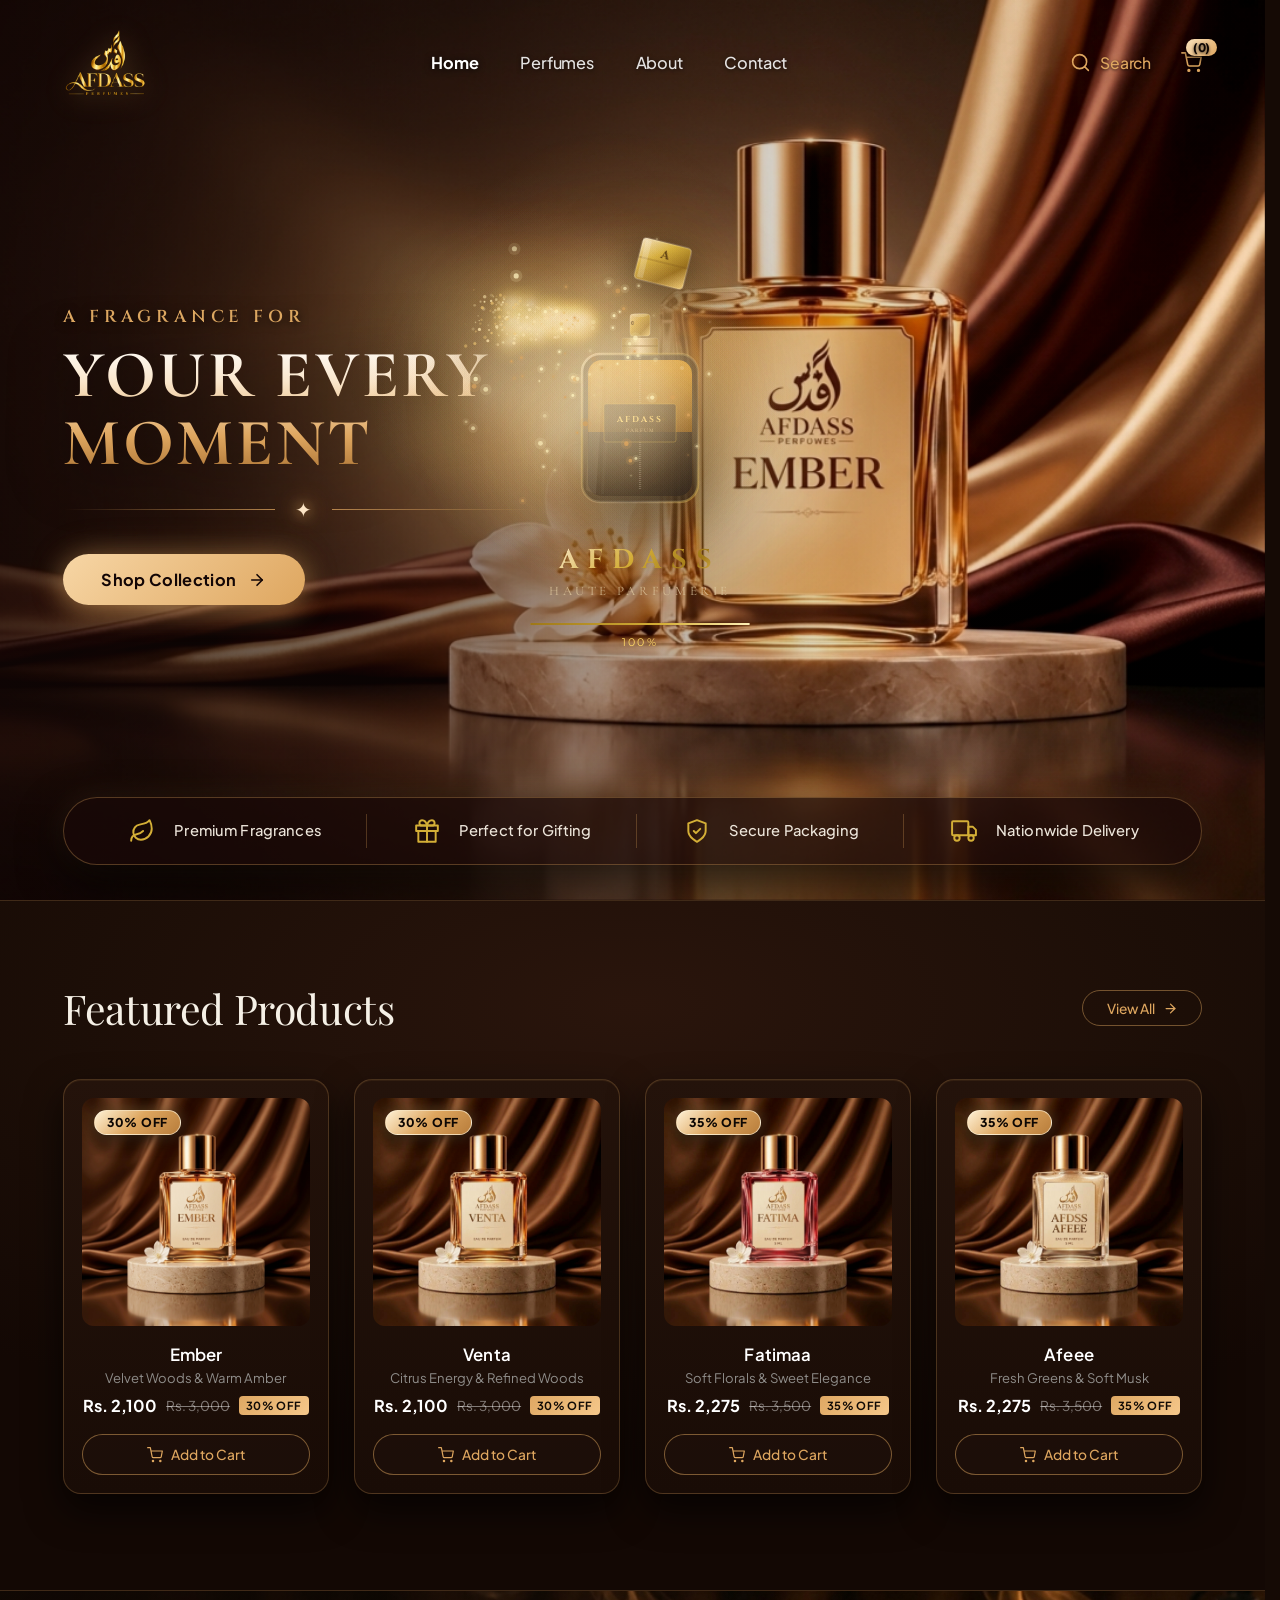
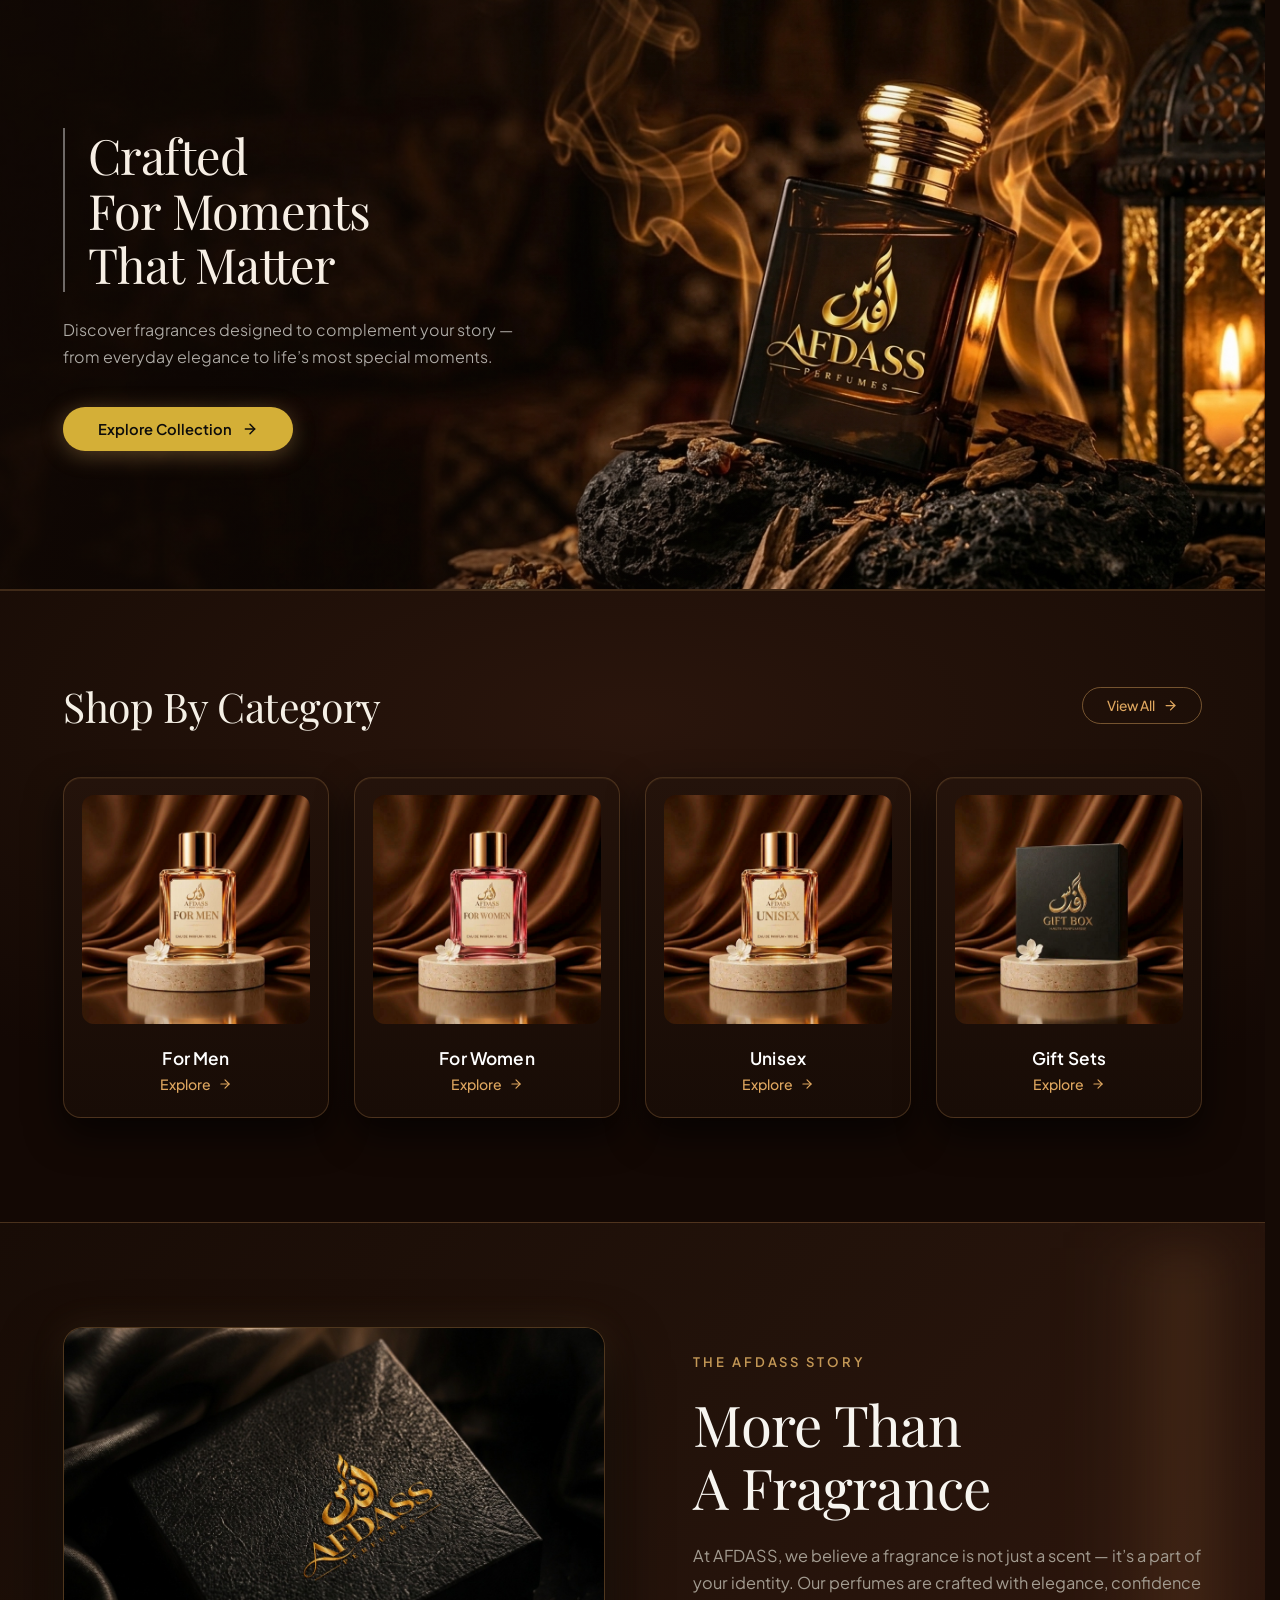
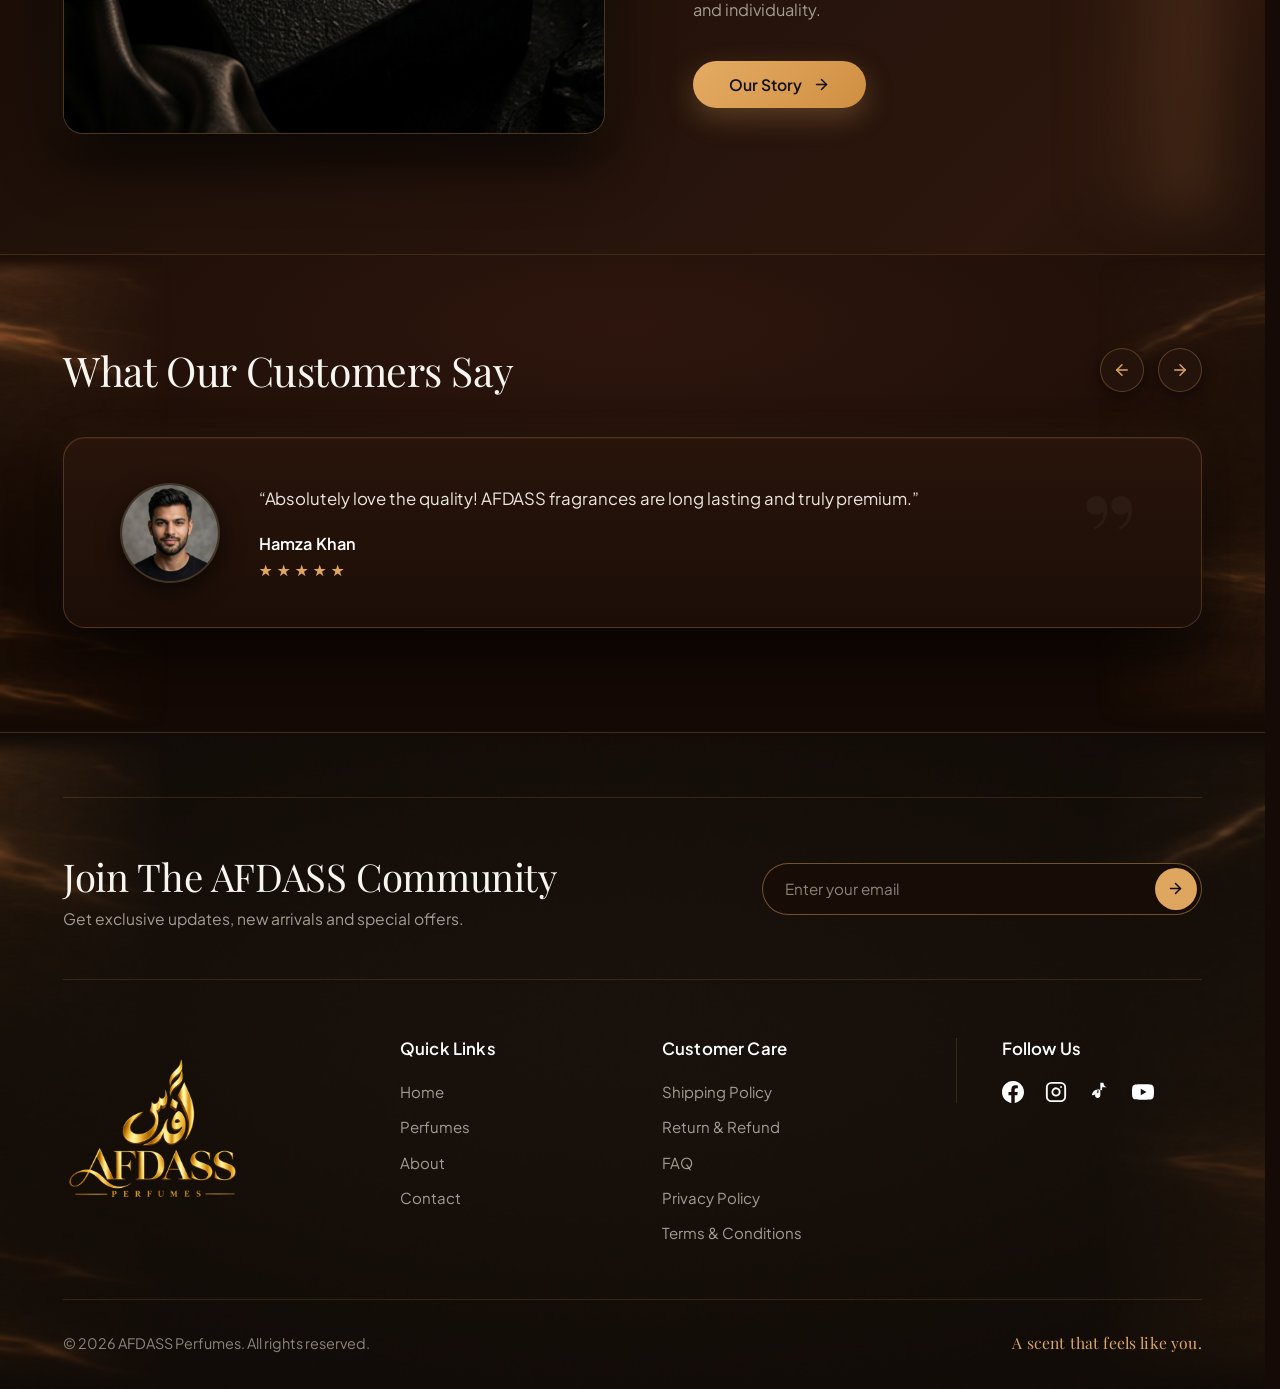
==== commit f89d3e97: "fix(favicon): add root favicon.ico, multi-size PNG icons, .htaccess and cache-busting" ====
--- a/index.html
+++ b/index.html
@@ -29,11 +29,14 @@
   <meta name="twitter:description" content="A scent that feels like you. Handcrafted luxury perfumes with pure French essences, rich amber, and long-lasting elegance." />
   <meta name="twitter:image" content="https://afdass.vercel.app/assets/og-share.jpg?v=20261005_logo" />
 
-  <!-- Favicon -->
-  <link rel="icon" type="image/x-icon" href="assets/favicon.ico" />
-  <link rel="apple-touch-icon" href="assets/favicon-512x512.png" />
-
-  <!-- Google Fonts -->
+    <!-- Favicon -->
+  <link rel="icon" type="image/x-icon" href="favicon.ico?v=2" />
+  <link rel="icon" type="image/png" sizes="32x32" href="assets/favicon-32x32.png?v=2" />
+  <link rel="icon" type="image/png" sizes="192x192" href="assets/favicon-192x192.png?v=2" />
+  <link rel="apple-touch-icon" sizes="180x180" href="assets/favicon-192x192.png?v=2" />
+  <link rel="apple-touch-icon" sizes="512x512" href="assets/favicon-512x512.png?v=2" />
+  <link rel="shortcut icon" href="favicon.ico?v=2" />
+
   <link rel="preconnect" href="https://fonts.googleapis.com" />
   <link rel="preconnect" href="https://fonts.gstatic.com" crossorigin />
   <link href="https://fonts.googleapis.com/css2?family=Cormorant+Garamond:ital,wght@0,300;0,400;0,500;0,600;0,700;1,400&family=Playfair+Display:ital,wght@0,400;0,500;0,600;0,700;1,400&family=Plus+Jakarta+Sans:wght@300;400;500;600;700&family=Cinzel:wght@400;500;600;700&display=swap" rel="stylesheet" />
--- a/drawer.css
+++ b/drawer.css
@@ -24,35 +24,40 @@
   pointer-events: auto !important;
 }
 
-/* Off-Canvas Slide Drawer */
+/* Off-Canvas Luxury Floating Drawer */
 .mobile-drawer {
   position: fixed !important;
-  top: 0 !important;
-  right: 0 !important;
-  bottom: 0 !important;
+  top: 14px !important;
+  right: 14px !important;
+  bottom: auto !important;
   left: auto !important;
-  width: 86% !important;
-  max-width: 320px !important;
-  height: 100vh !important;
-  height: 100dvh !important;
-  background: linear-gradient(180deg, #24130b 0%, #140904 100%) !important;
-  border-left: 1px solid rgba(222, 166, 95, 0.35) !important;
-  box-shadow: -15px 0 50px rgba(0, 0, 0, 0.95) !important;
+  width: calc(100vw - 28px) !important;
+  max-width: 335px !important;
+  height: auto !important;
+  max-height: calc(100dvh - 28px) !important;
+  background: linear-gradient(168deg, rgba(34, 18, 10, 0.97) 0%, rgba(18, 9, 4, 0.98) 55%, rgba(10, 5, 2, 0.99) 100%) !important;
+  backdrop-filter: blur(24px) saturate(170%) !important;
+  -webkit-backdrop-filter: blur(24px) saturate(170%) !important;
+  border: 1px solid rgba(222, 166, 95, 0.42) !important;
+  border-radius: 22px !important;
+  box-shadow: 0 24px 60px rgba(0, 0, 0, 0.9), 0 0 35px rgba(222, 166, 95, 0.12), inset 0 1px 1px rgba(255, 235, 195, 0.25) !important;
   z-index: 99999 !important;
-  padding: 1.5rem 1.4rem 2rem 1.4rem !important;
+  padding: 1.35rem 1.3rem 1.45rem 1.3rem !important;
   box-sizing: border-box !important;
   display: flex !important;
   flex-direction: column !important;
-  transform: translateX(105%) !important;
+  transform: translateX(115%) scale(0.96) !important;
+  opacity: 0 !important;
   visibility: hidden !important;
-  transition: transform 0.35s cubic-bezier(0.16, 1, 0.3, 1), visibility 0.35s !important;
+  transition: transform 0.38s cubic-bezier(0.16, 1, 0.3, 1), opacity 0.3s ease, visibility 0.38s !important;
   overflow-y: auto !important;
   -webkit-overflow-scrolling: touch !important;
   margin: 0 !important;
 }
 
 .mobile-drawer.active {
-  transform: translateX(0) !important;
+  transform: translateX(0) scale(1) !important;
+  opacity: 1 !important;
   visibility: visible !important;
 }
 
@@ -61,9 +66,9 @@
   display: flex !important;
   align-items: center !important;
   justify-content: space-between !important;
-  padding-bottom: 1.15rem !important;
-  border-bottom: 1px solid rgba(138, 90, 50, 0.25) !important;
-  margin-bottom: 1.25rem !important;
+  padding-bottom: 0.95rem !important;
+  border-bottom: 1px solid rgba(222, 166, 95, 0.2) !important;
+  margin-bottom: 1rem !important;
   width: 100% !important;
   box-sizing: border-box !important;
 }
@@ -74,9 +79,10 @@
   max-width: 120px !important;
   object-fit: contain !important;
   display: block !important;
-}
-
-/* Close Button Reset & Styling */
+  filter: drop-shadow(0 2px 8px rgba(222, 166, 95, 0.35)) !important;
+}
+
+/* Close Button Reset & Fancy Luxury Styling */
 .drawer-close {
   appearance: none !important;
   -webkit-appearance: none !important;
@@ -85,10 +91,10 @@
   min-width: 36px !important;
   min-height: 36px !important;
   border-radius: 50% !important;
-  background: rgba(255, 255, 255, 0.05) !important;
+  background: rgba(222, 166, 95, 0.08) !important;
   border: 1px solid rgba(222, 166, 95, 0.35) !important;
   color: #dea65f !important;
-  font-size: 1.6rem !important;
+  font-size: 1.45rem !important;
   line-height: 1 !important;
   display: inline-flex !important;
   align-items: center !important;
@@ -96,74 +102,119 @@
   cursor: pointer !important;
   padding: 0 !important;
   margin: 0 !important;
-  transition: all 0.2s ease !important;
+  transition: all 0.25s cubic-bezier(0.16, 1, 0.3, 1) !important;
   outline: none !important;
+  box-shadow: 0 4px 12px rgba(0, 0, 0, 0.4) !important;
 }
 
 .drawer-close:hover,
 .drawer-close:active {
-  background: rgba(222, 166, 95, 0.22) !important;
+  background: rgba(222, 166, 95, 0.25) !important;
   color: #ffffff !important;
-  border-color: #dea65f !important;
-  transform: scale(1.05);
-}
-
-/* Nav Link List */
+  border-color: #f7dfbe !important;
+  transform: rotate(90deg) scale(1.08) !important;
+  box-shadow: 0 0 15px rgba(222, 166, 95, 0.4) !important;
+}
+
+/* Fancy Nav Link List */
 .mobile-nav-list {
   display: flex !important;
   flex-direction: column !important;
-  gap: 0.25rem !important;
+  gap: 0.45rem !important;
   flex: 1 !important;
   width: 100% !important;
   box-sizing: border-box !important;
+  margin-bottom: 1rem !important;
 }
 
 .mobile-link {
   display: flex !important;
   align-items: center !important;
   justify-content: space-between !important;
-  padding: 0.9rem 0.65rem !important;
-  color: #e4dfd7 !important;
+  padding: 0.8rem 1rem !important;
+  color: #f0ebe4 !important;
   text-decoration: none !important;
-  font-family: 'Playfair Display', Georgia, serif !important;
-  font-size: 1.18rem !important;
-  font-weight: 400 !important;
-  letter-spacing: 0.02em !important;
-  border-bottom: 1px solid rgba(138, 90, 50, 0.15) !important;
-  border-radius: 6px !important;
-  transition: all 0.2s ease !important;
-  box-sizing: border-box !important;
-}
-
+  font-family: 'Cinzel', 'Playfair Display', Georgia, serif !important;
+  font-size: 1.05rem !important;
+  font-weight: 500 !important;
+  letter-spacing: 0.04em !important;
+  border: 1px solid rgba(222, 166, 95, 0.14) !important;
+  background: rgba(255, 255, 255, 0.02) !important;
+  border-radius: 12px !important;
+  transition: all 0.25s cubic-bezier(0.16, 1, 0.3, 1) !important;
+  box-sizing: border-box !important;
+  position: relative !important;
+  overflow: hidden !important;
+}
+
+/* Luxury circular trailing arrow */
 .mobile-link::after {
-  content: '›' !important;
+  content: '→' !important;
   font-family: 'Plus Jakarta Sans', system-ui, sans-serif !important;
-  font-size: 1.35rem !important;
-  color: rgba(222, 166, 95, 0.4) !important;
-  transition: transform 0.2s ease, color 0.2s ease !important;
-}
-
-.mobile-link:hover,
+  font-size: 0.92rem !important;
+  font-weight: 600 !important;
+  color: rgba(222, 166, 95, 0.6) !important;
+  background: rgba(222, 166, 95, 0.08) !important;
+  border: 1px solid rgba(222, 166, 95, 0.2) !important;
+  width: 26px !important;
+  height: 26px !important;
+  border-radius: 50% !important;
+  display: inline-flex !important;
+  align-items: center !important;
+  justify-content: center !important;
+  transition: all 0.25s cubic-bezier(0.16, 1, 0.3, 1) !important;
+}
+
+.mobile-link:hover {
+  color: #ffffff !important;
+  background: rgba(222, 166, 95, 0.1) !important;
+  border-color: rgba(222, 166, 95, 0.4) !important;
+  transform: translateX(-2px) !important;
+}
+
+.mobile-link:hover::after {
+  color: #1a0e07 !important;
+  background: linear-gradient(135deg, #fcead2 0%, #dea65f 100%) !important;
+  border-color: #dea65f !important;
+  transform: scale(1.1) !important;
+}
+
+/* Active Link State */
 .mobile-link.active {
-  color: #dea65f !important;
-  padding-left: 0.9rem !important;
-  background: rgba(222, 166, 95, 0.08) !important;
-}
-
-.mobile-link:hover::after,
+  color: #ffffff !important;
+  background: linear-gradient(135deg, rgba(222, 166, 95, 0.2) 0%, rgba(184, 125, 59, 0.1) 100%) !important;
+  border-color: rgba(222, 166, 95, 0.55) !important;
+  box-shadow: 0 4px 18px rgba(222, 166, 95, 0.15), inset 0 1px 0 rgba(255, 235, 195, 0.25) !important;
+}
+
+.mobile-link.active::before {
+  content: '' !important;
+  width: 4px !important;
+  height: 18px !important;
+  background: linear-gradient(180deg, #ffe0b3 0%, #dea65f 100%) !important;
+  border-radius: 2px !important;
+  position: absolute !important;
+  left: 0 !important;
+  top: 50% !important;
+  transform: translateY(-50%) !important;
+  box-shadow: 0 0 10px rgba(222, 166, 95, 0.8) !important;
+}
+
 .mobile-link.active::after {
-  color: #dea65f !important;
-  transform: translateX(4px) !important;
+  color: #1a0e07 !important;
+  background: linear-gradient(135deg, #ffe0b3 0%, #dea65f 100%) !important;
+  border-color: #ffe0b3 !important;
+  box-shadow: 0 0 10px rgba(222, 166, 95, 0.5) !important;
 }
 
 /* Drawer CTA Footer */
 .drawer-cta {
   margin-top: auto !important;
-  padding-top: 1.25rem !important;
-  border-top: 1px solid rgba(138, 90, 50, 0.25) !important;
+  padding-top: 0.95rem !important;
+  border-top: 1px solid rgba(222, 166, 95, 0.2) !important;
   display: flex !important;
   flex-direction: column !important;
-  gap: 0.75rem !important;
+  gap: 0.65rem !important;
   width: 100% !important;
   box-sizing: border-box !important;
 }
@@ -173,51 +224,53 @@
   align-items: center !important;
   justify-content: center !important;
   gap: 0.65rem !important;
-  background: linear-gradient(135deg, rgba(37, 211, 102, 0.14) 0%, rgba(222, 166, 95, 0.15) 100%) !important;
-  border: 1px solid rgba(222, 166, 95, 0.45) !important;
+  background: linear-gradient(135deg, #182e22 0%, #0d1e15 100%) !important;
+  border: 1px solid rgba(37, 211, 102, 0.45) !important;
   color: #f7dfbe !important;
   text-decoration: none !important;
-  padding: 0.82rem 1.2rem !important;
-  border-radius: 9999px !important;
+  padding: 0.82rem 1.15rem !important;
+  border-radius: 14px !important;
   font-family: 'Plus Jakarta Sans', system-ui, sans-serif !important;
-  font-size: 0.9rem !important;
+  font-size: 0.88rem !important;
   font-weight: 600 !important;
   letter-spacing: 0.02em !important;
   transition: all 0.25s ease !important;
-  box-shadow: 0 4px 18px rgba(0, 0, 0, 0.45) !important;
+  box-shadow: 0 6px 20px rgba(0, 0, 0, 0.5), 0 0 15px rgba(37, 211, 102, 0.15) !important;
   width: 100% !important;
   box-sizing: border-box !important;
 }
 
 .drawer-wa-btn:hover,
 .drawer-wa-btn:active {
-  background: linear-gradient(135deg, rgba(37, 211, 102, 0.25) 0%, rgba(222, 166, 95, 0.25) 100%) !important;
-  border-color: #dea65f !important;
+  background: linear-gradient(135deg, #203f2e 0%, #12281c 100%) !important;
+  border-color: #25d366 !important;
   color: #ffffff !important;
+  box-shadow: 0 8px 25px rgba(37, 211, 102, 0.25) !important;
   transform: translateY(-1px) !important;
 }
 
 /* Explicit WhatsApp SVG Sizing */
 .drawer-wa-icon {
-  width: 20px !important;
-  height: 20px !important;
-  min-width: 20px !important;
-  max-width: 20px !important;
-  min-height: 20px !important;
-  max-height: 20px !important;
+  width: 18px !important;
+  height: 18px !important;
+  min-width: 18px !important;
+  max-width: 18px !important;
+  min-height: 18px !important;
+  max-height: 18px !important;
   fill: #25d366 !important;
   flex-shrink: 0 !important;
   display: block !important;
+  filter: drop-shadow(0 0 4px rgba(37, 211, 102, 0.6)) !important;
 }
 
 .drawer-tagline {
   text-align: center !important;
-  font-family: 'Cormorant Garamond', Georgia, serif !important;
-  font-style: italic !important;
-  font-size: 0.95rem !important;
-  color: rgba(222, 166, 95, 0.72) !important;
+  font-family: 'Cinzel', 'Cormorant Garamond', Georgia, serif !important;
+  font-size: 0.72rem !important;
+  text-transform: uppercase !important;
+  letter-spacing: 0.18em !important;
+  color: rgba(222, 166, 95, 0.7) !important;
   margin: 0 !important;
-  letter-spacing: 0.03em !important;
 }
 
 /* Mobile Toggle Hamburger Icon */
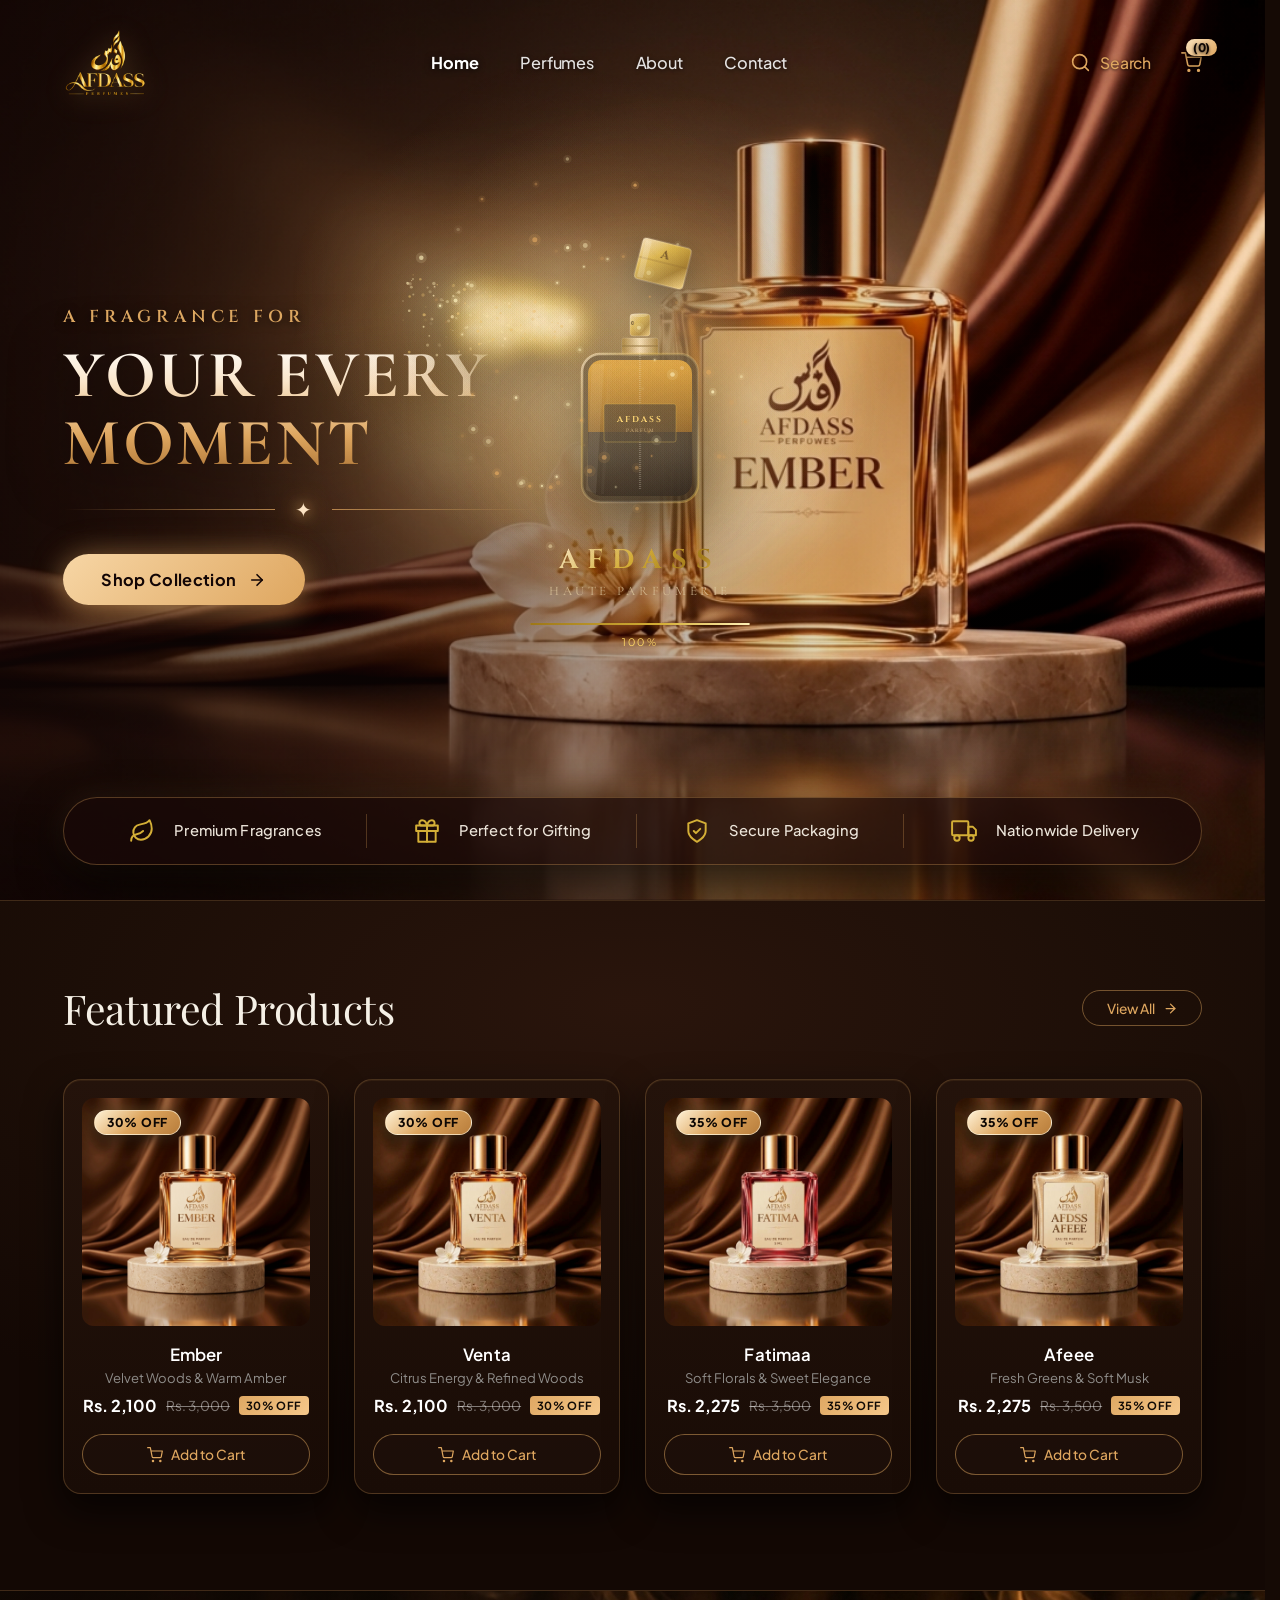
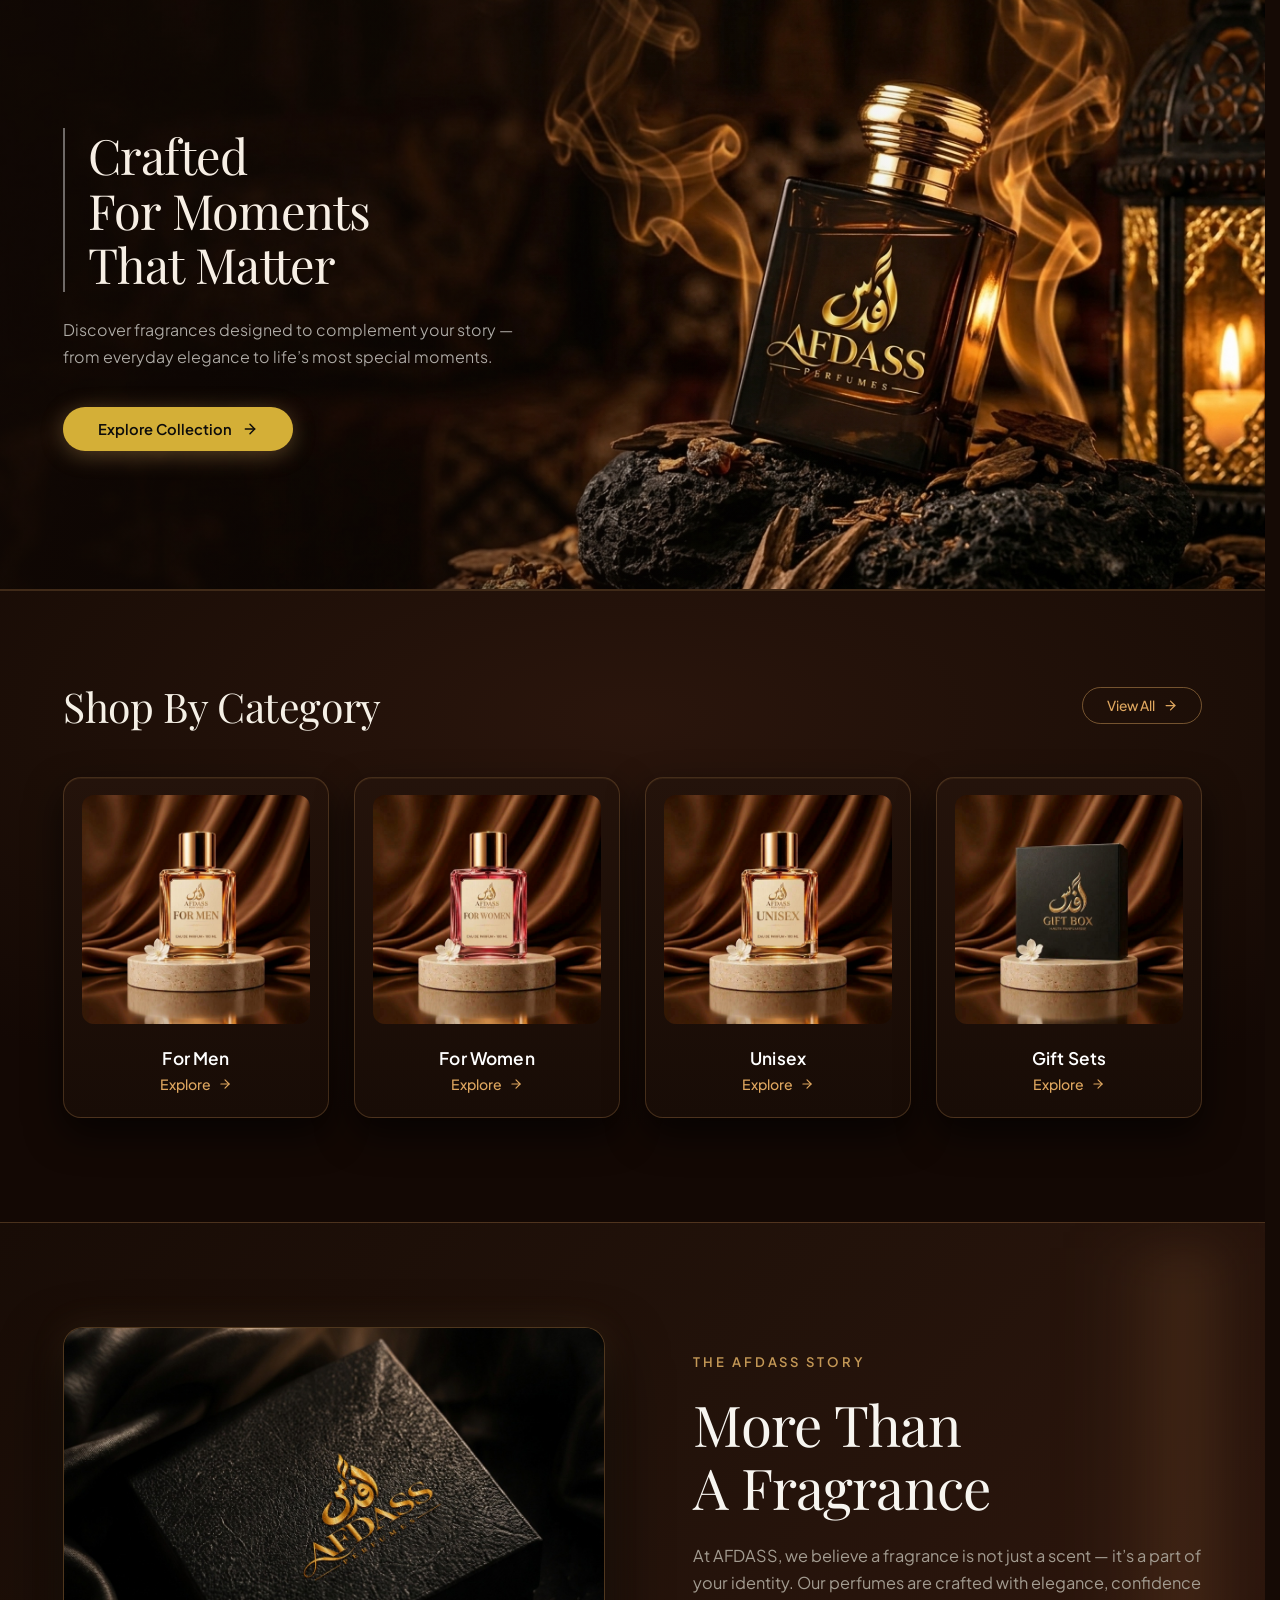
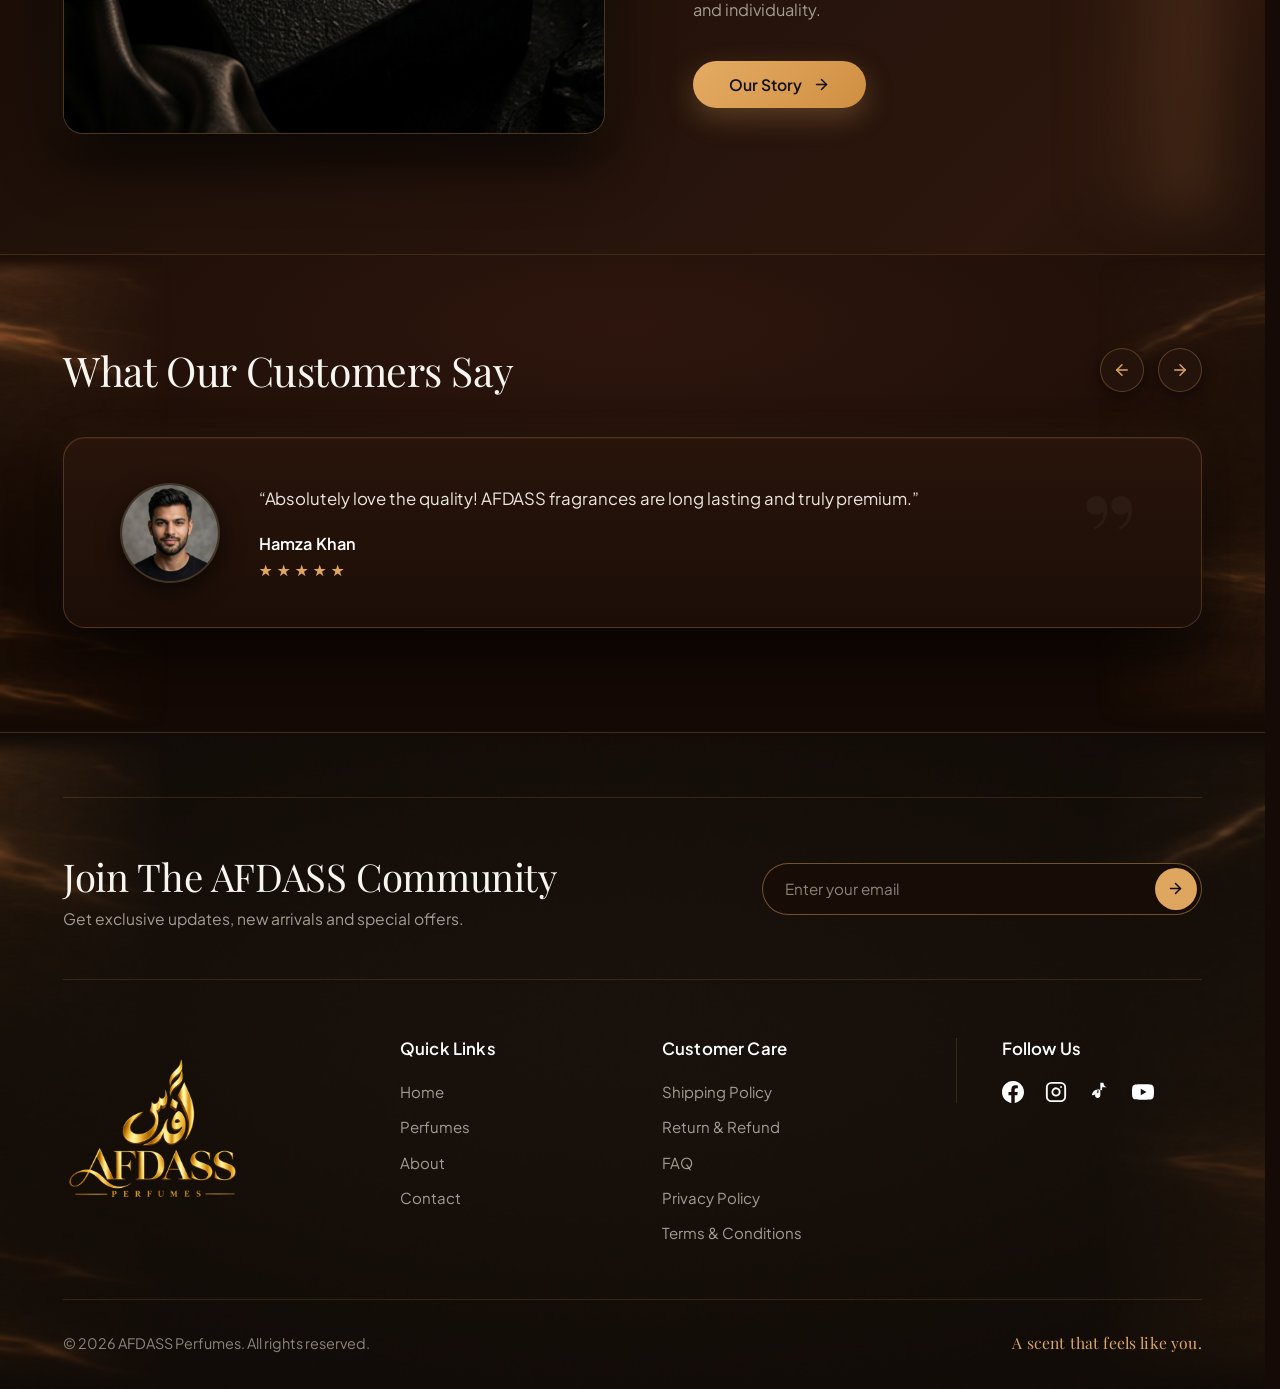
==== commit 18ba38f9: "fix(seo): replace French with high-converting luxury long-lasting keywords and update live domain to" ====
--- a/index.html
+++ b/index.html
@@ -3,31 +3,31 @@
 <head>
   <meta charset="UTF-8" />
   <meta name="viewport" content="width=device-width, initial-scale=1.0" />
-  <title>AFDASS PERFUMES | Luxury French Fragrances in Pakistan</title>
-  <meta name="description" content="Discover AFDASS Haute Parfumerie. Handcrafted luxury perfumes with pure French essences, rich amber, and long-lasting notes. Cash on delivery &amp; free nationwide delivery across Pakistan." />
-  <meta name="keywords" content="AFDASS perfumes, luxury perfumes Pakistan, best perfumes in Pakistan, long lasting perfumes, French essences, buy perfume online Pakistan" />
+  <title>AFDASS PERFUMES | Best Luxury Long-Lasting Fragrances in Pakistan</title>
+  <meta name="description" content="Discover AFDASS Haute Parfumerie. Handcrafted luxury perfumes formulated with rich amber, rare oud &amp; long-lasting 14+ hour projection. Free nationwide delivery &amp; cash on delivery across Pakistan." />
+  <meta name="keywords" content="AFDASS perfumes, luxury perfumes in Pakistan, best long lasting perfumes Pakistan, buy perfumes online Pakistan, mens perfume, womens perfume, unisex fragrance, cash on delivery, affordable luxury scents, original perfume Pakistan" />
   <meta name="author" content="AFDASS PERFUMES" />
   <meta name="robots" content="index, follow" />
-  <link rel="canonical" href="https://afdass.vercel.app/" />
-
-  <!-- Open Graph / Facebook / WhatsApp -->
+  <link rel="canonical" href="https://afdassperfumes.com/" />
+
+  <!-- Open Graph / Facebook / WhatsApp Link Preview -->
   <meta property="og:type" content="website" />
   <meta property="og:site_name" content="AFDASS PERFUMES" />
-  <meta property="og:title" content="AFDASS PERFUMES | Luxury French Fragrances" />
-  <meta property="og:description" content="A scent that feels like you. Handcrafted luxury perfumes with pure French essences, rich amber, and long-lasting elegance. Nationwide delivery across Pakistan." />
-  <meta property="og:image" content="https://afdass.vercel.app/assets/og-share.jpg?v=20261005_logo" />
-  <meta property="og:image:secure_url" content="https://afdass.vercel.app/assets/og-share.jpg?v=20261005_logo" />
+  <meta property="og:title" content="AFDASS PERFUMES | Luxury Long-Lasting Fragrances" />
+  <meta property="og:description" content="A scent that feels like you. Handcrafted luxury perfumes with rich amber, rare woods, and long-lasting elegance. Free nationwide delivery across Pakistan." />
+  <meta property="og:image" content="https://afdassperfumes.com/assets/og-share.jpg?v=20261015_seo" />
+  <meta property="og:image:secure_url" content="https://afdassperfumes.com/assets/og-share.jpg?v=20261015_seo" />
   <meta property="og:image:type" content="image/jpeg" />
   <meta property="og:image:width" content="1200" />
   <meta property="og:image:height" content="630" />
-  <meta property="og:image:alt" content="AFDASS PERFUMES Luxury French Fragrances" />
-  <meta property="og:url" content="https://afdass.vercel.app/" />
+  <meta property="og:image:alt" content="AFDASS PERFUMES Luxury Long-Lasting Fragrances in Pakistan" />
+  <meta property="og:url" content="https://afdassperfumes.com/" />
 
   <!-- Twitter Card -->
   <meta name="twitter:card" content="summary_large_image" />
-  <meta name="twitter:title" content="AFDASS PERFUMES | Luxury French Fragrances" />
-  <meta name="twitter:description" content="A scent that feels like you. Handcrafted luxury perfumes with pure French essences, rich amber, and long-lasting elegance." />
-  <meta name="twitter:image" content="https://afdass.vercel.app/assets/og-share.jpg?v=20261005_logo" />
+  <meta name="twitter:title" content="AFDASS PERFUMES | Luxury Long-Lasting Fragrances" />
+  <meta name="twitter:description" content="A scent that feels like you. Handcrafted luxury perfumes with rich amber, rare woods, and long-lasting elegance." />
+  <meta name="twitter:image" content="https://afdassperfumes.com/assets/og-share.jpg?v=20261015_seo" />
 
     <!-- Favicon -->
   <link rel="icon" type="image/x-icon" href="favicon.ico?v=2" />
@@ -69,7 +69,7 @@
         "@id": "https://afdassperfumes.com/#website",
         "url": "https://afdassperfumes.com/",
         "name": "AFDASS PERFUMES",
-        "description": "Luxury French Fragrances in Pakistan",
+        "description": "Best Luxury Long-Lasting Fragrances in Pakistan",
         "publisher": {
           "@id": "https://afdassperfumes.com/#organization"
         }
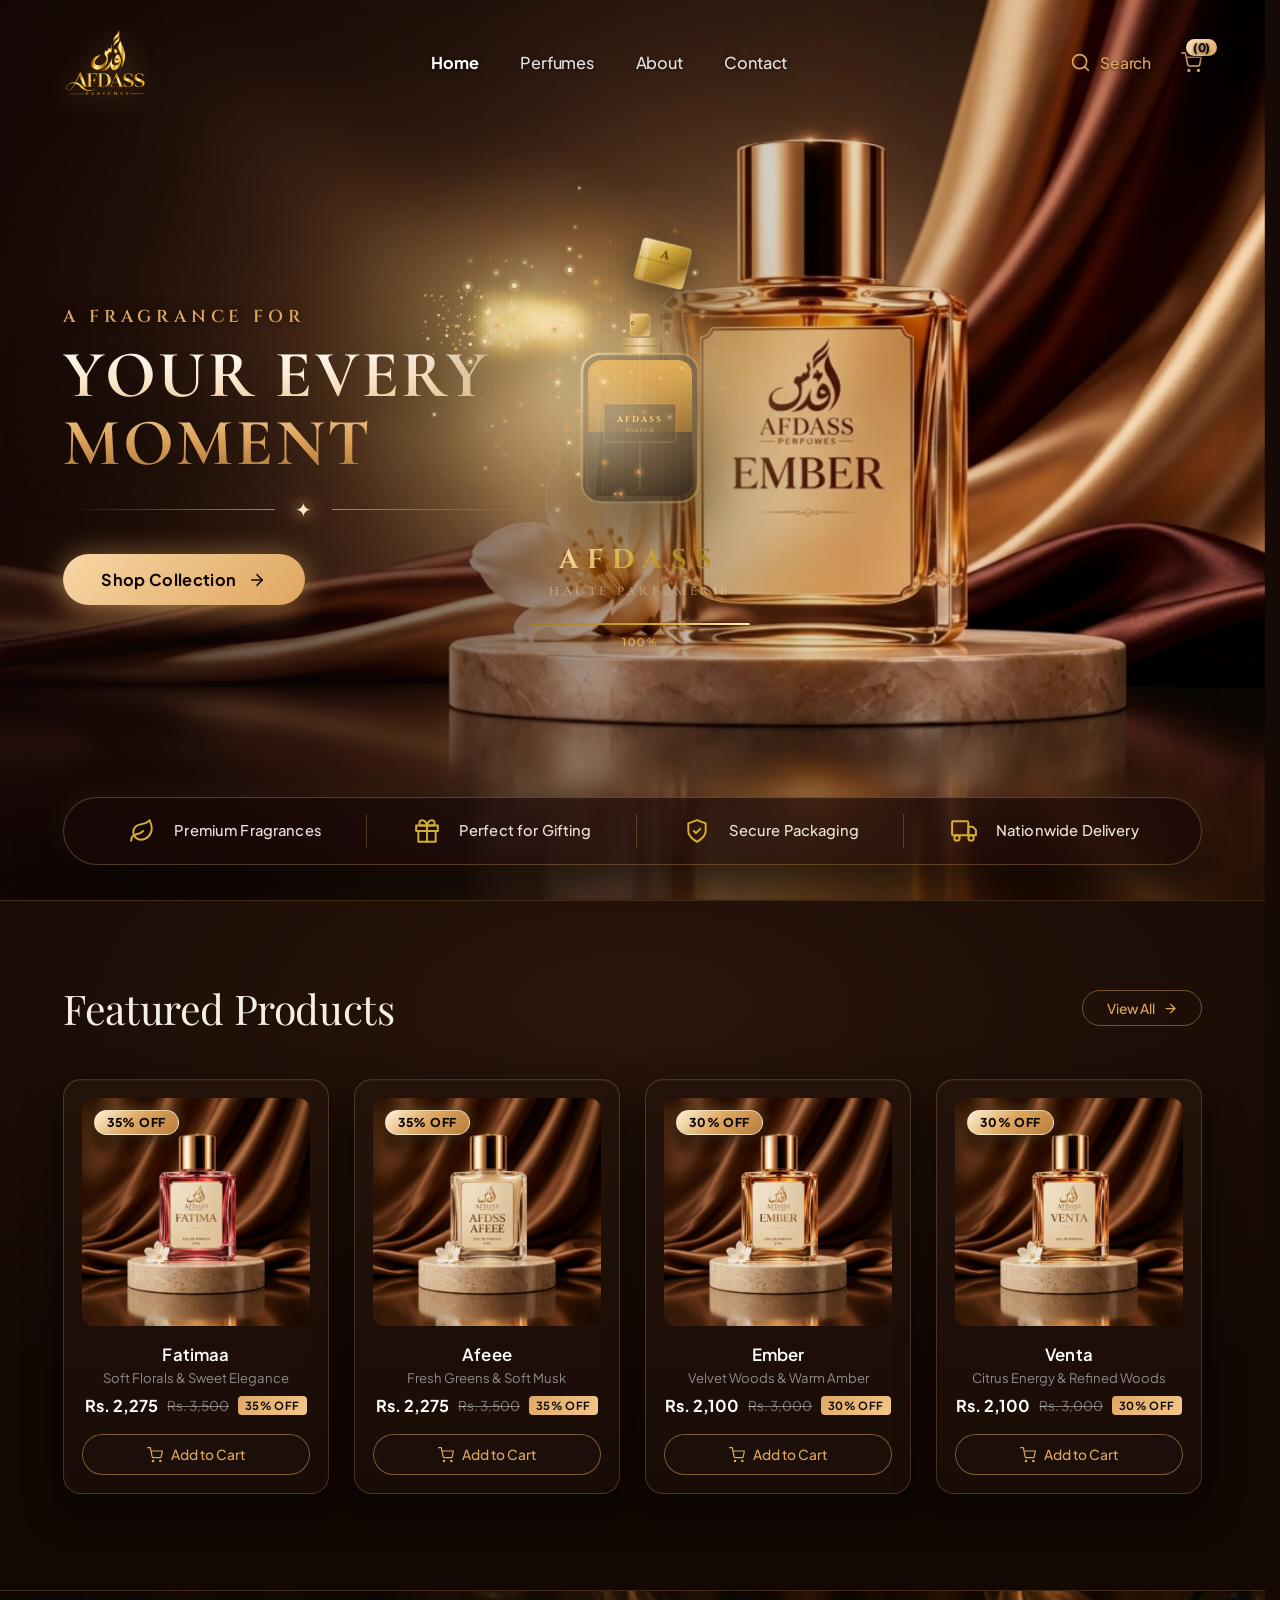
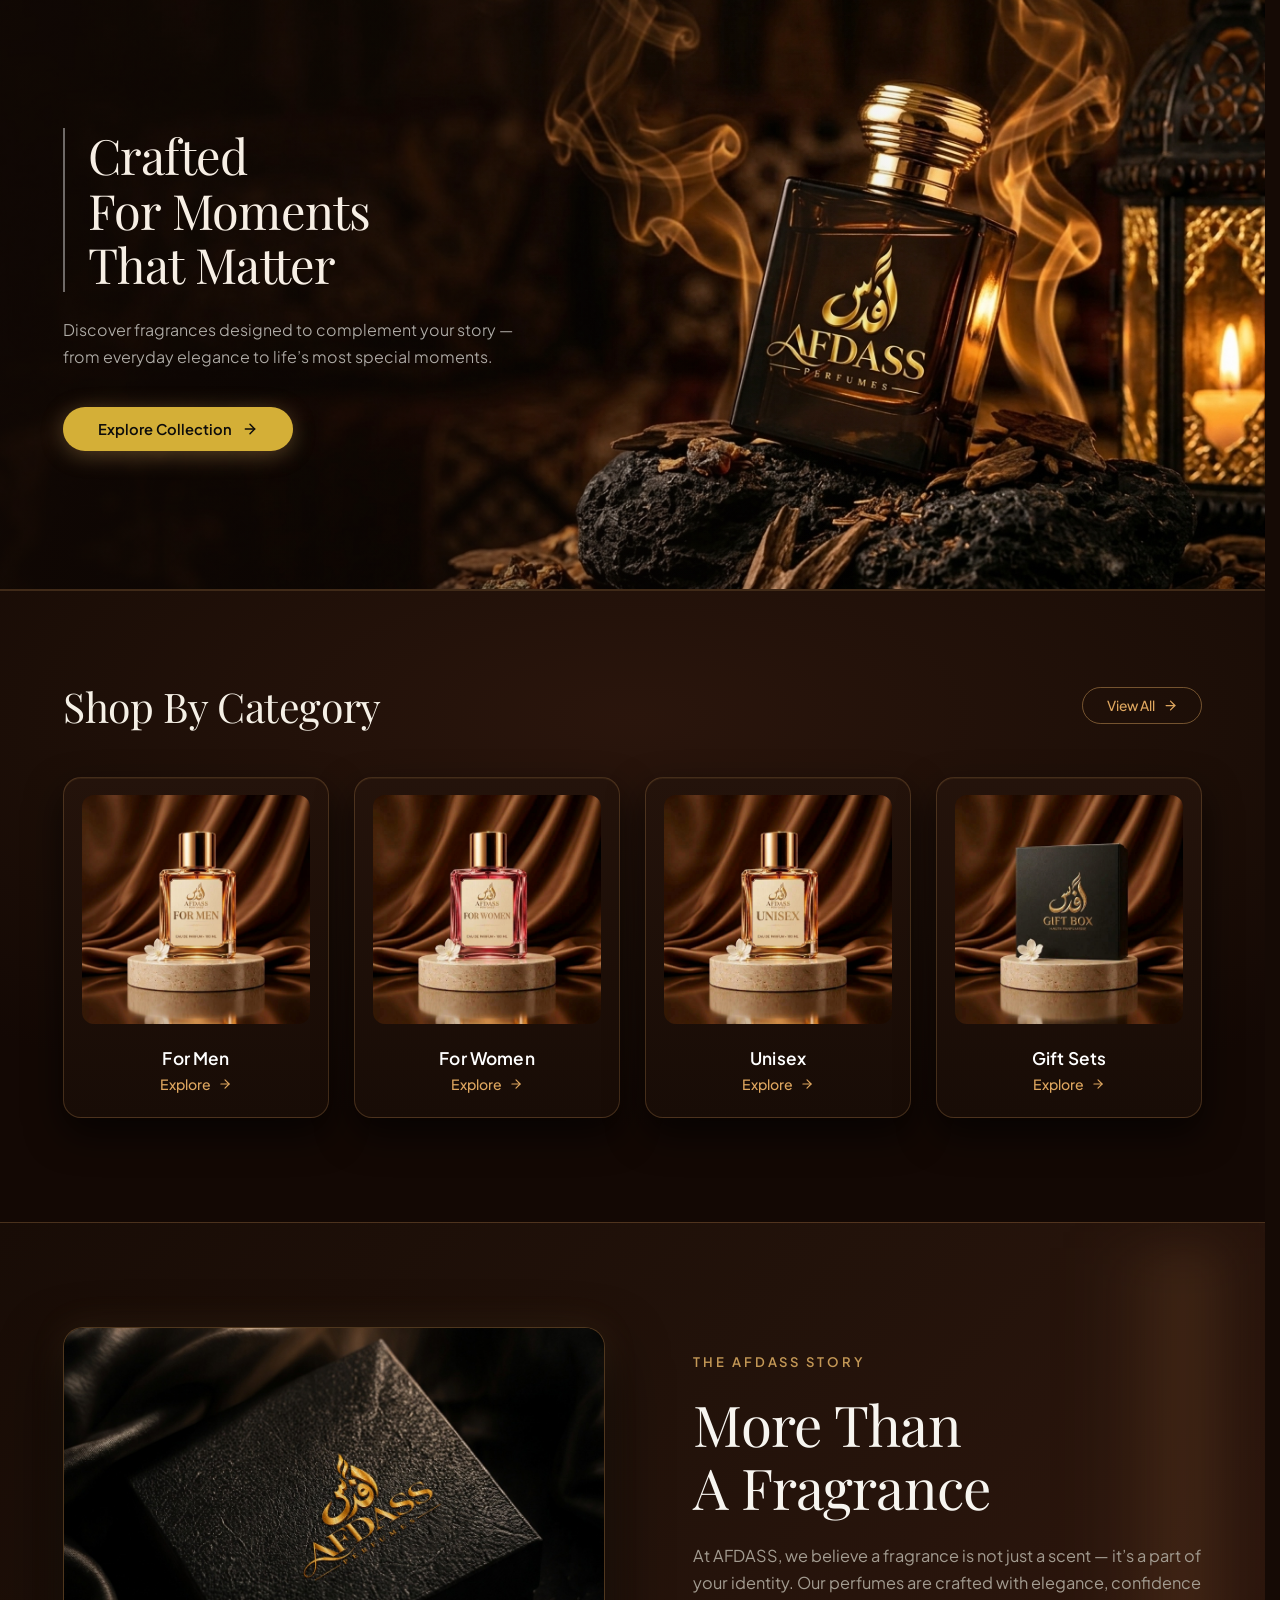
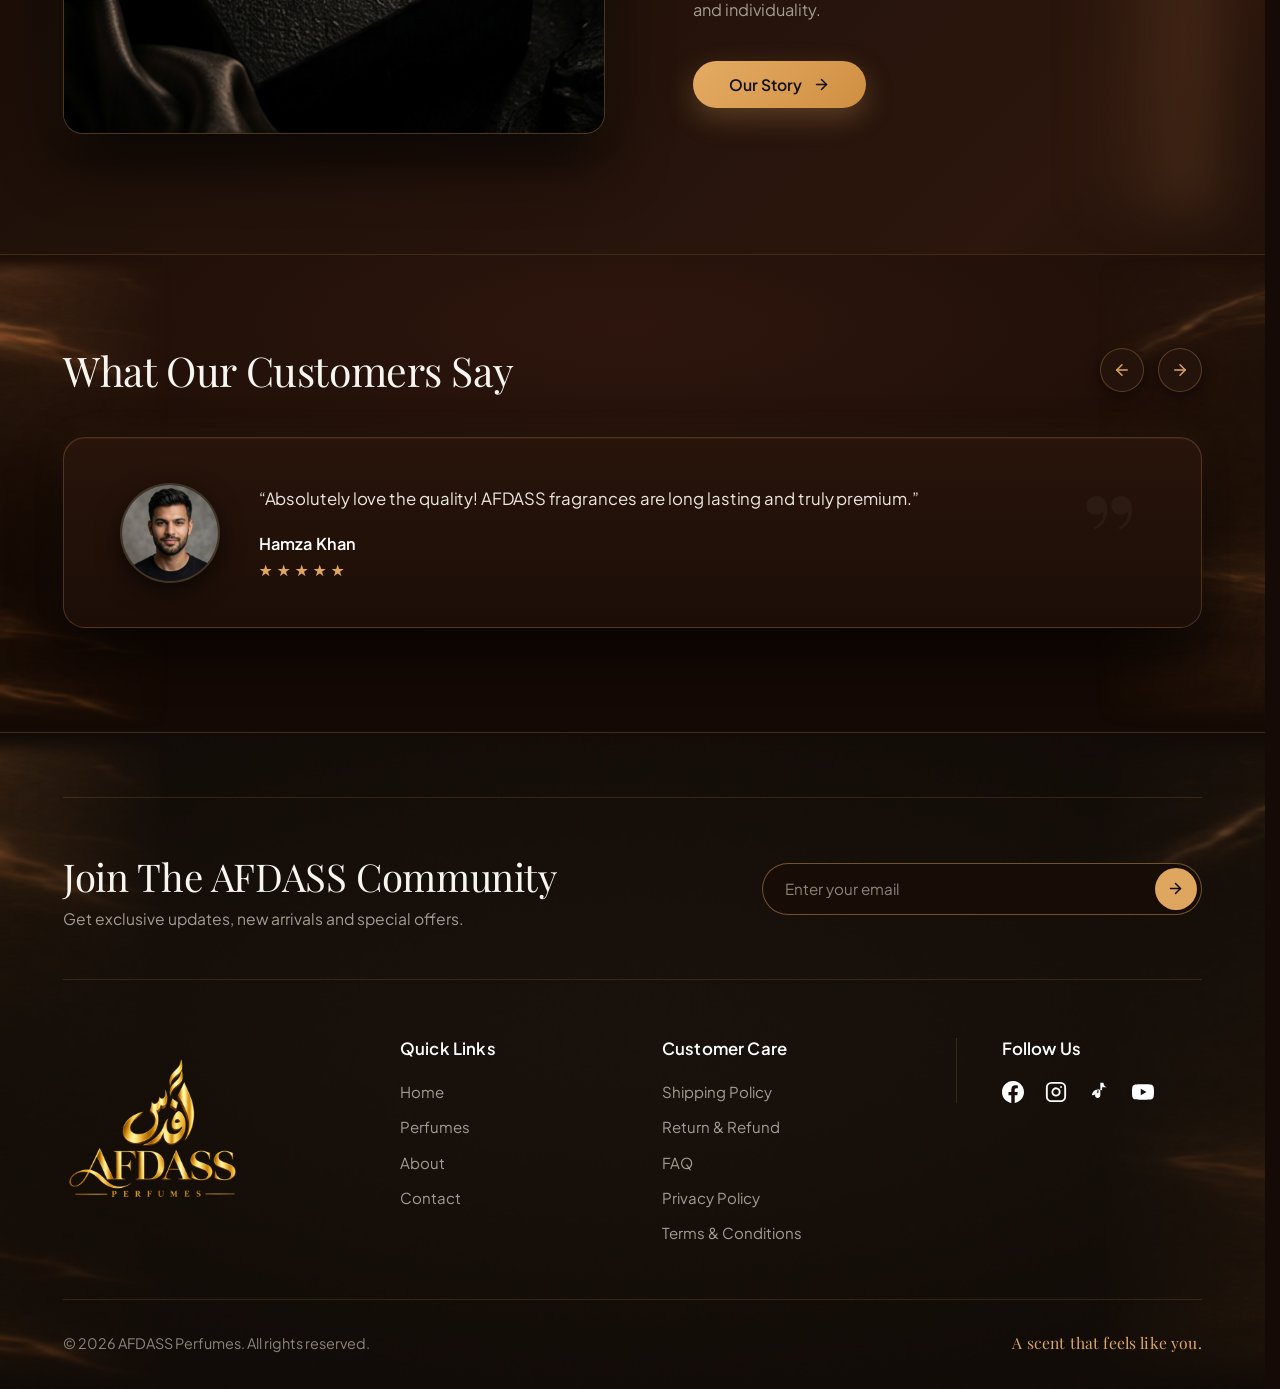
==== commit 4e3020b8: "feat(catalog): place Signature perfumes (Fatimaa and Afeee) at the top of the collection and feature" ====
--- a/index.html
+++ b/index.html
@@ -380,7 +380,57 @@
       <!-- Products 4-Col Grid -->
       <div class="products-grid">
         
-        <!-- Product 1: Ember -->
+        <!-- Product 1: Fatimaa (Signature Creation) -->
+        <div class="product-card">
+          <a href="product-detail.html?product=fatima" class="product-img-box" aria-label="View Fatimaa Details">
+            <span class="product-img-badge">35% OFF</span>
+            <img src="assets/product-fatima.jpg?v=20261004" alt="Fatimaa" class="product-img" />
+          </a>
+          <div class="product-details">
+            <h3 class="product-title"><a href="product-detail.html?product=fatima" class="product-title-link">Fatimaa</a></h3>
+            <p class="product-notes">Soft Florals &amp; Sweet Elegance</p>
+            <div class="product-price-wrap">
+              <span class="product-price">Rs. 2,275</span>
+              <span class="product-old-price">Rs. 3,500</span>
+              <span class="product-discount-badge">35% OFF</span>
+            </div>
+            <button class="btn-add-cart" data-name="Fatimaa">
+              <svg class="cart-btn-icon" viewBox="0 0 24 24" fill="none" stroke="currentColor" stroke-width="1.8" stroke-linecap="round" stroke-linejoin="round">
+                <circle cx="9" cy="21" r="1"></circle>
+                <circle cx="20" cy="21" r="1"></circle>
+                <path d="M1 1h4l2.68 13.39a2 2 0 0 0 2 1.61h9.72a2 2 0 0 0 2-1.61L23 6H6"></path>
+              </svg>
+              <span>Add to Cart</span>
+            </button>
+          </div>
+        </div>
+
+        <!-- Product 2: Afeee (Signature Creation) -->
+        <div class="product-card">
+          <a href="product-detail.html?product=afeee" class="product-img-box" aria-label="View Afeee Details">
+            <span class="product-img-badge">35% OFF</span>
+            <img src="assets/product-afeee.jpg?v=20261004" alt="Afeee" class="product-img" />
+          </a>
+          <div class="product-details">
+            <h3 class="product-title"><a href="product-detail.html?product=afeee" class="product-title-link">Afeee</a></h3>
+            <p class="product-notes">Fresh Greens &amp; Soft Musk</p>
+            <div class="product-price-wrap">
+              <span class="product-price">Rs. 2,275</span>
+              <span class="product-old-price">Rs. 3,500</span>
+              <span class="product-discount-badge">35% OFF</span>
+            </div>
+            <button class="btn-add-cart" data-name="Afeee">
+              <svg class="cart-btn-icon" viewBox="0 0 24 24" fill="none" stroke="currentColor" stroke-width="1.8" stroke-linecap="round" stroke-linejoin="round">
+                <circle cx="9" cy="21" r="1"></circle>
+                <circle cx="20" cy="21" r="1"></circle>
+                <path d="M1 1h4l2.68 13.39a2 2 0 0 0 2 1.61h9.72a2 2 0 0 0 2-1.61L23 6H6"></path>
+              </svg>
+              <span>Add to Cart</span>
+            </button>
+          </div>
+        </div>
+
+        <!-- Product 3: Ember -->
         <div class="product-card">
           <a href="product-detail.html?product=ember" class="product-img-box" aria-label="View Ember Details">
             <span class="product-img-badge">30% OFF</span>
@@ -405,7 +455,7 @@
           </div>
         </div>
 
-        <!-- Product 2: Venta -->
+        <!-- Product 4: Venta -->
         <div class="product-card">
           <a href="product-detail.html?product=venta" class="product-img-box" aria-label="View Venta Details">
             <span class="product-img-badge">30% OFF</span>
@@ -430,56 +480,6 @@
           </div>
         </div>
 
-        <!-- Product 3: Fatimaa -->
-        <div class="product-card">
-          <a href="product-detail.html?product=fatima" class="product-img-box" aria-label="View Fatimaa Details">
-            <span class="product-img-badge">35% OFF</span>
-            <img src="assets/product-fatima.jpg?v=20261004" alt="Fatimaa" class="product-img" />
-          </a>
-          <div class="product-details">
-            <h3 class="product-title"><a href="product-detail.html?product=fatima" class="product-title-link">Fatimaa</a></h3>
-            <p class="product-notes">Soft Florals &amp; Sweet Elegance</p>
-            <div class="product-price-wrap">
-              <span class="product-price">Rs. 2,275</span>
-              <span class="product-old-price">Rs. 3,500</span>
-              <span class="product-discount-badge">35% OFF</span>
-            </div>
-            <button class="btn-add-cart" data-name="Fatimaa">
-              <svg class="cart-btn-icon" viewBox="0 0 24 24" fill="none" stroke="currentColor" stroke-width="1.8" stroke-linecap="round" stroke-linejoin="round">
-                <circle cx="9" cy="21" r="1"></circle>
-                <circle cx="20" cy="21" r="1"></circle>
-                <path d="M1 1h4l2.68 13.39a2 2 0 0 0 2 1.61h9.72a2 2 0 0 0 2-1.61L23 6H6"></path>
-              </svg>
-              <span>Add to Cart</span>
-            </button>
-          </div>
-        </div>
-
-        <!-- Product 4: Afeee -->
-        <div class="product-card">
-          <a href="product-detail.html?product=afeee" class="product-img-box" aria-label="View Afeee Details">
-            <span class="product-img-badge">35% OFF</span>
-            <img src="assets/product-afeee.jpg?v=20261004" alt="Afeee" class="product-img" />
-          </a>
-          <div class="product-details">
-            <h3 class="product-title"><a href="product-detail.html?product=afeee" class="product-title-link">Afeee</a></h3>
-            <p class="product-notes">Fresh Greens &amp; Soft Musk</p>
-            <div class="product-price-wrap">
-              <span class="product-price">Rs. 2,275</span>
-              <span class="product-old-price">Rs. 3,500</span>
-              <span class="product-discount-badge">35% OFF</span>
-            </div>
-            <button class="btn-add-cart" data-name="Afeee">
-              <svg class="cart-btn-icon" viewBox="0 0 24 24" fill="none" stroke="currentColor" stroke-width="1.8" stroke-linecap="round" stroke-linejoin="round">
-                <circle cx="9" cy="21" r="1"></circle>
-                <circle cx="20" cy="21" r="1"></circle>
-                <path d="M1 1h4l2.68 13.39a2 2 0 0 0 2 1.61h9.72a2 2 0 0 0 2-1.61L23 6H6"></path>
-              </svg>
-              <span>Add to Cart</span>
-            </button>
-          </div>
-        </div>
-
       </div>
 
     </div>
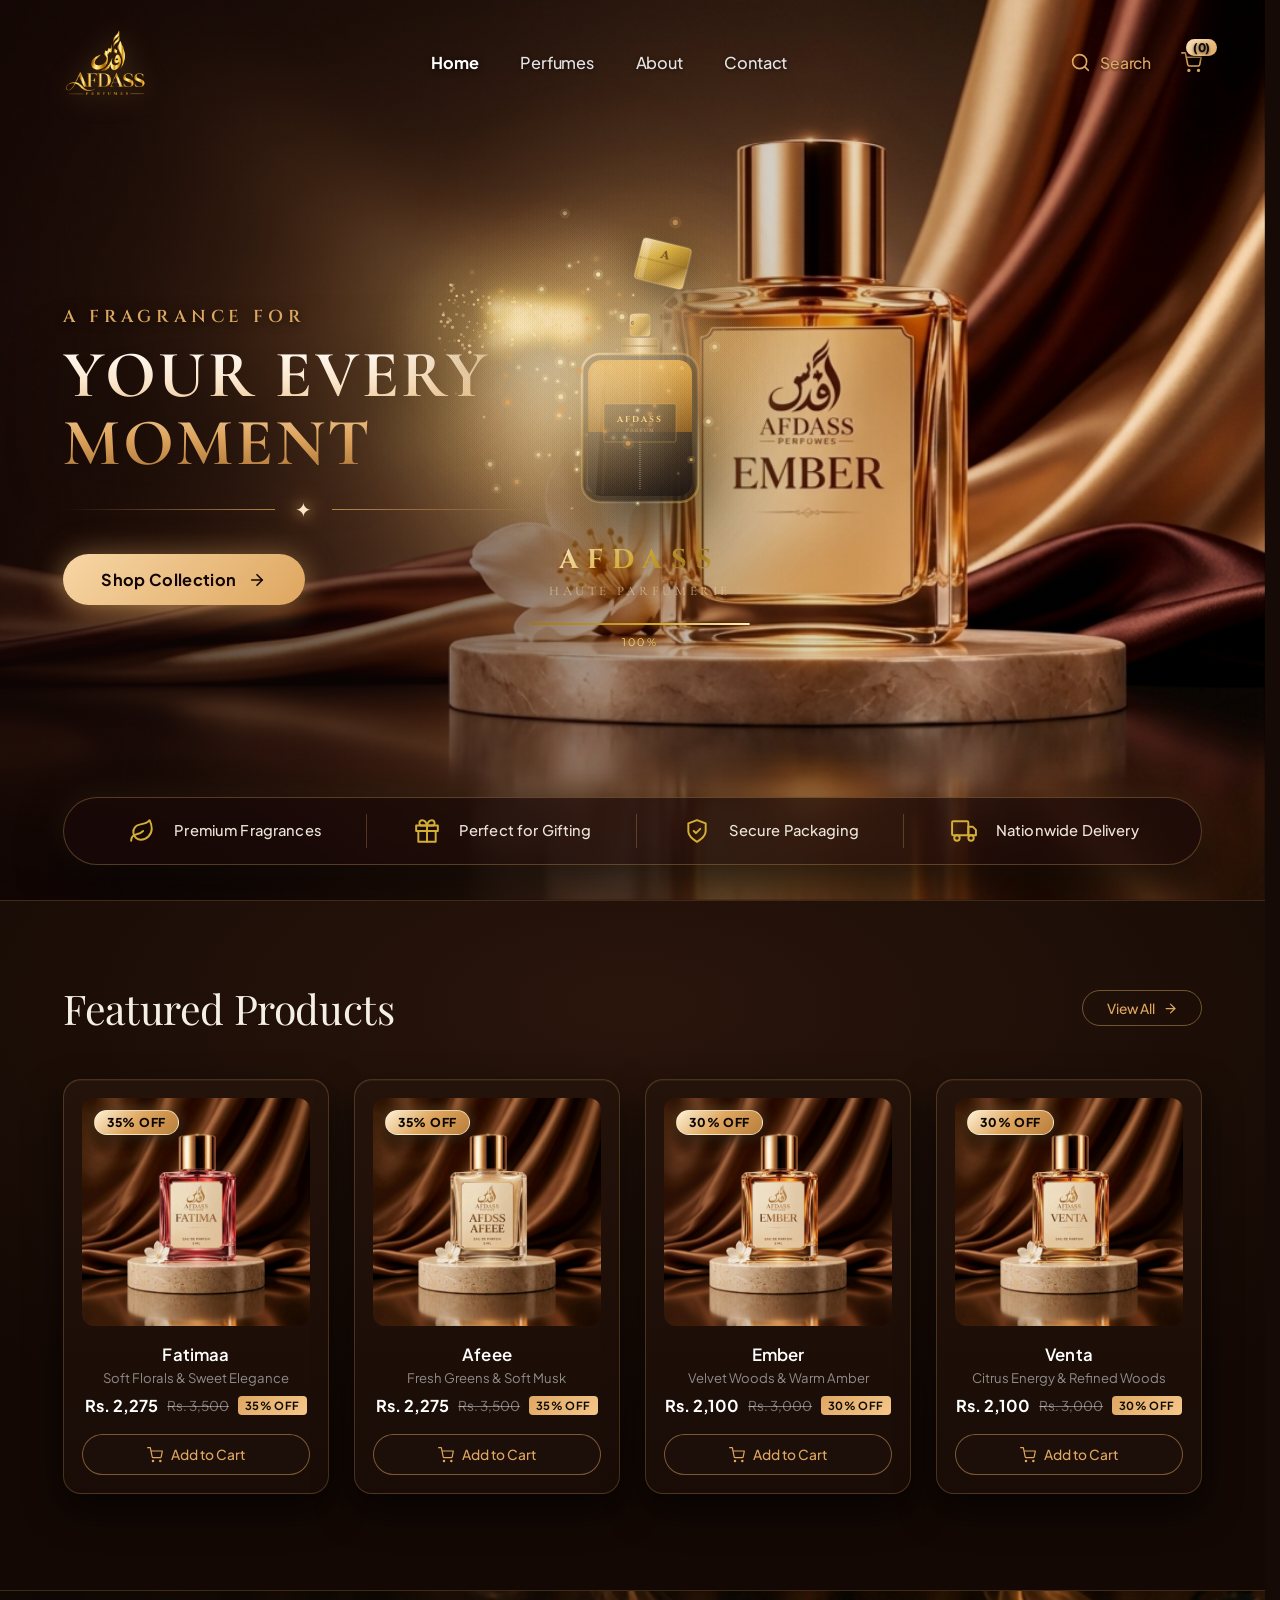
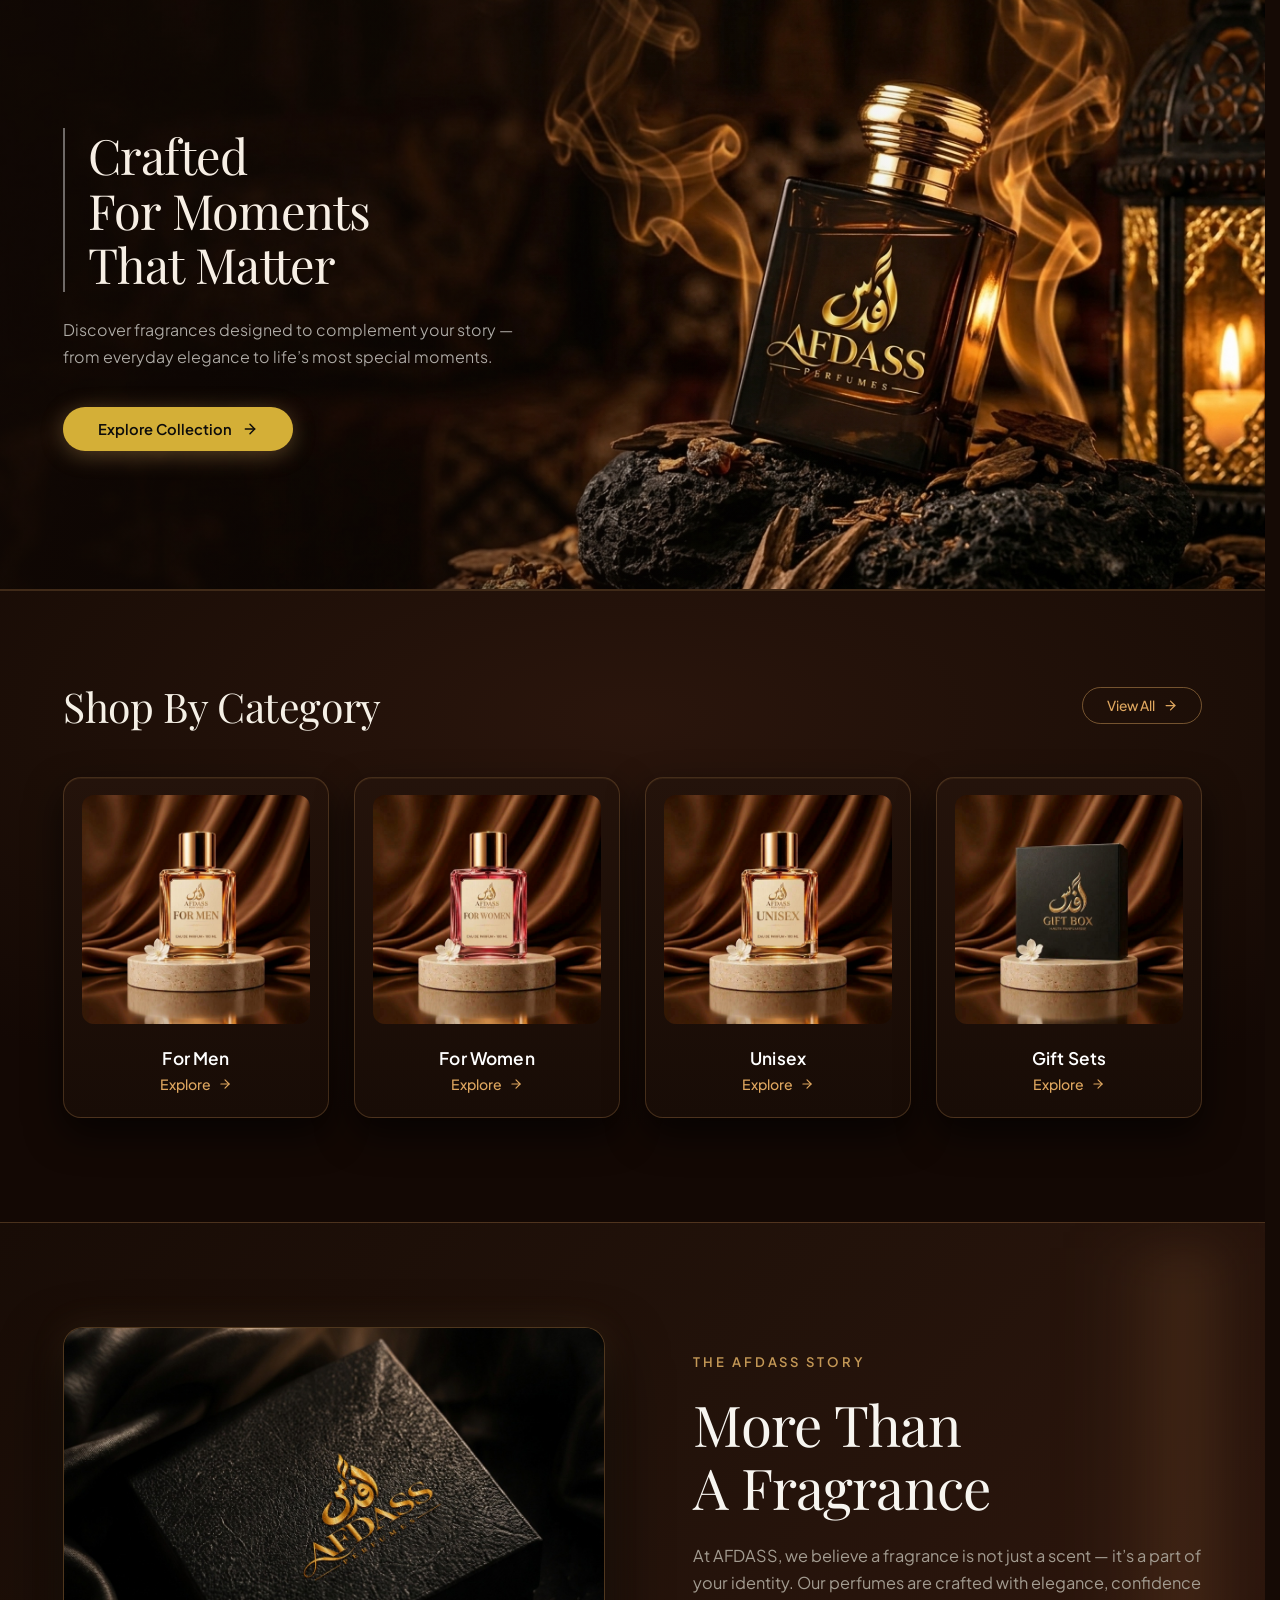
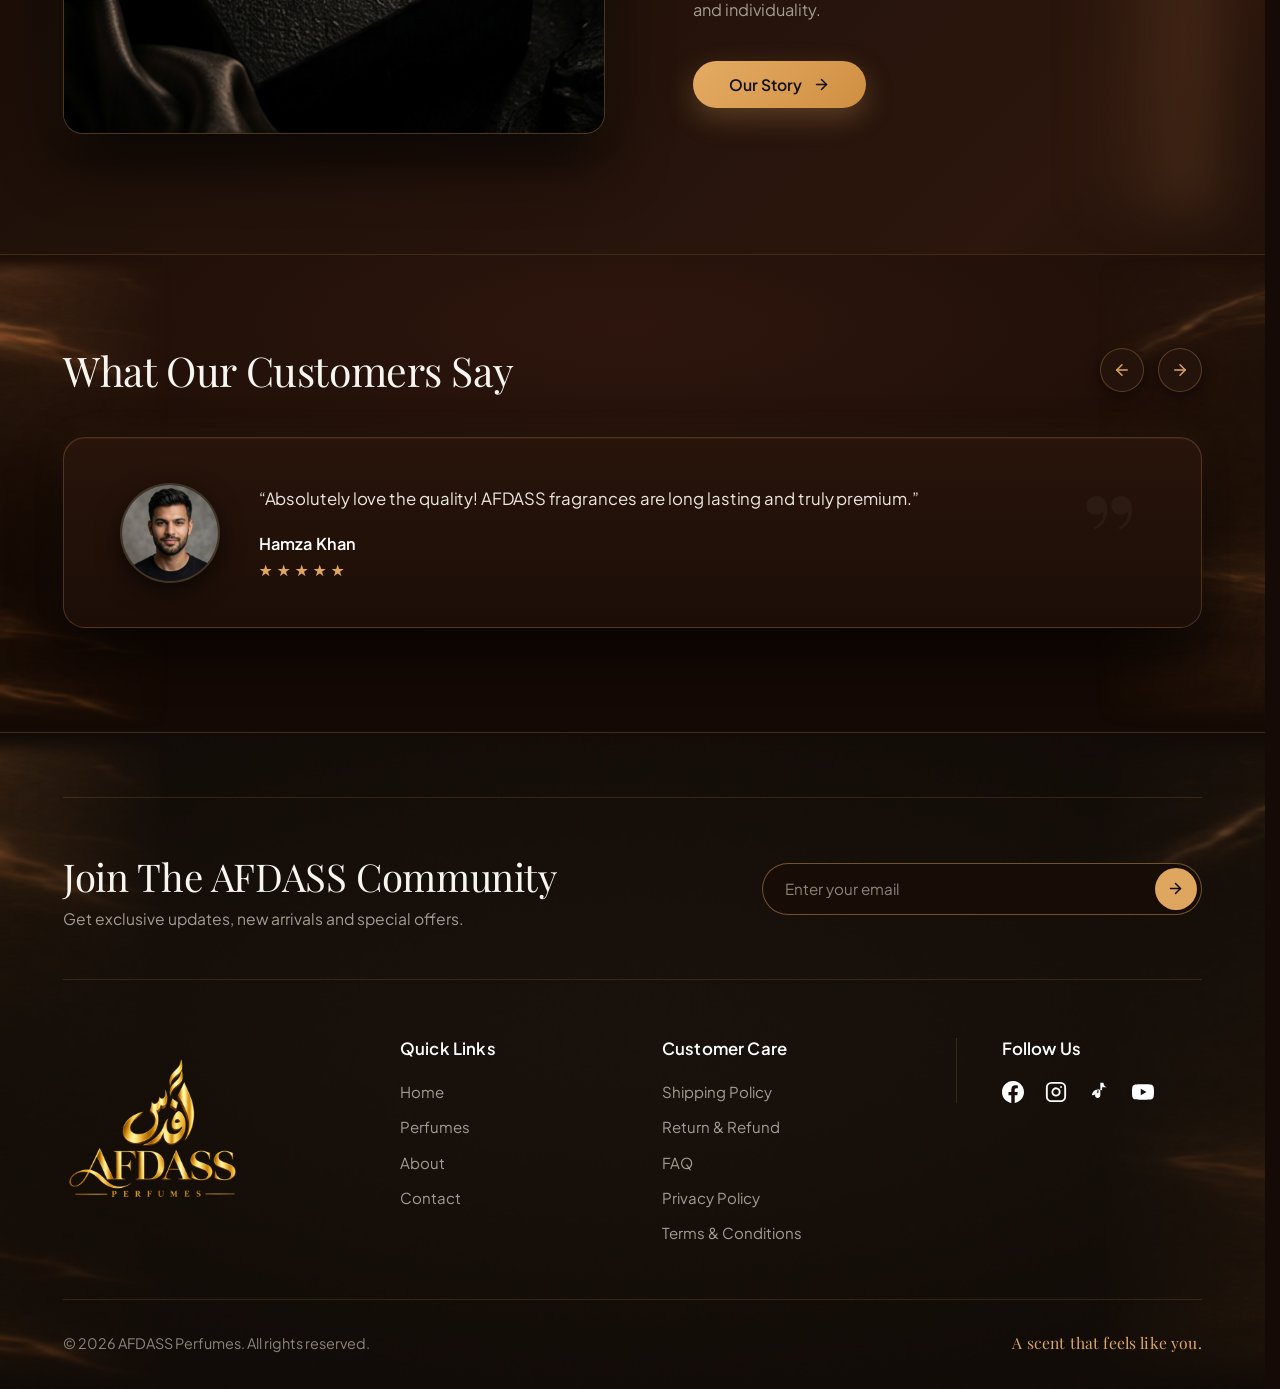
==== commit f04ac73b: "feat(meta-pixel): install Meta Pixel 979443761891577 with PageView, ViewContent, AddToCart, Initiate" ====
--- a/index.html
+++ b/index.html
@@ -82,7 +82,26 @@
   <link rel="stylesheet" href="drawer.css?v=20261004_master_header" />
   <link rel="stylesheet" href="search.css?v=20261004_master_header" />
   <link rel="stylesheet" href="loader.css" />
-</head>
+
+    <!-- Meta Pixel Code -->
+    <script>
+      !function(f,b,e,v,n,t,s)
+      {if(f.fbq)return;n=f.fbq=function(){n.callMethod?
+      n.callMethod.apply(n,arguments):n.queue.push(arguments)};
+      if(!f._fbq)f._fbq=n;n.push=n;n.loaded=!0;n.version='2.0';
+      n.queue=[];t=b.createElement(e);t.async=!0;
+      t.src=v;s=b.getElementsByTagName(e)[0];
+      s.parentNode.insertBefore(t,s)}(window, document,'script',
+      'https://connect.facebook.net/en_US/fbevents.js');
+      fbq('init', '979443761891577');
+      fbq('track', 'PageView');
+    </script>
+    <noscript><img height="1" width="1" style="display:none"
+      src="https://www.facebook.com/tr?id=979443761891577&ev=PageView&noscript=1"
+    /></noscript>
+    <!-- End Meta Pixel Code -->
+
+  </head>
 <body>
 
   <!-- ====================================================================
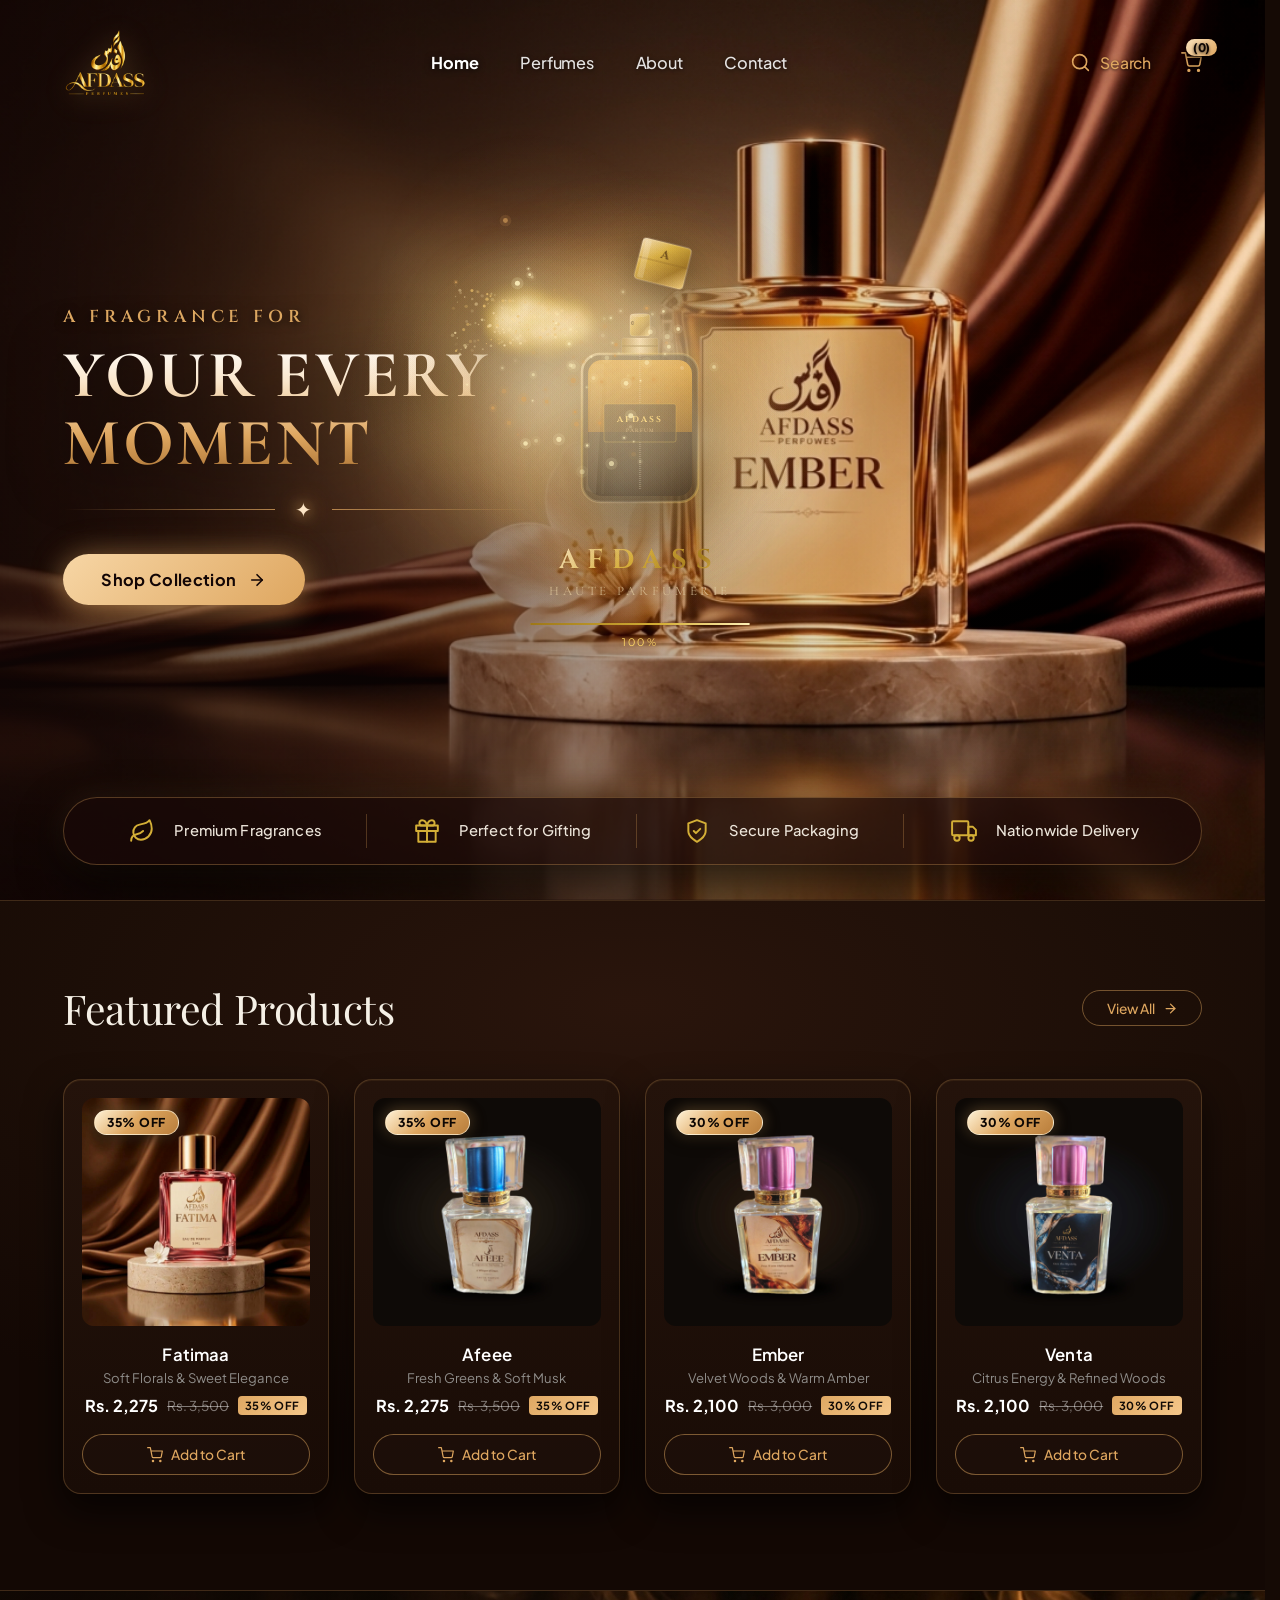
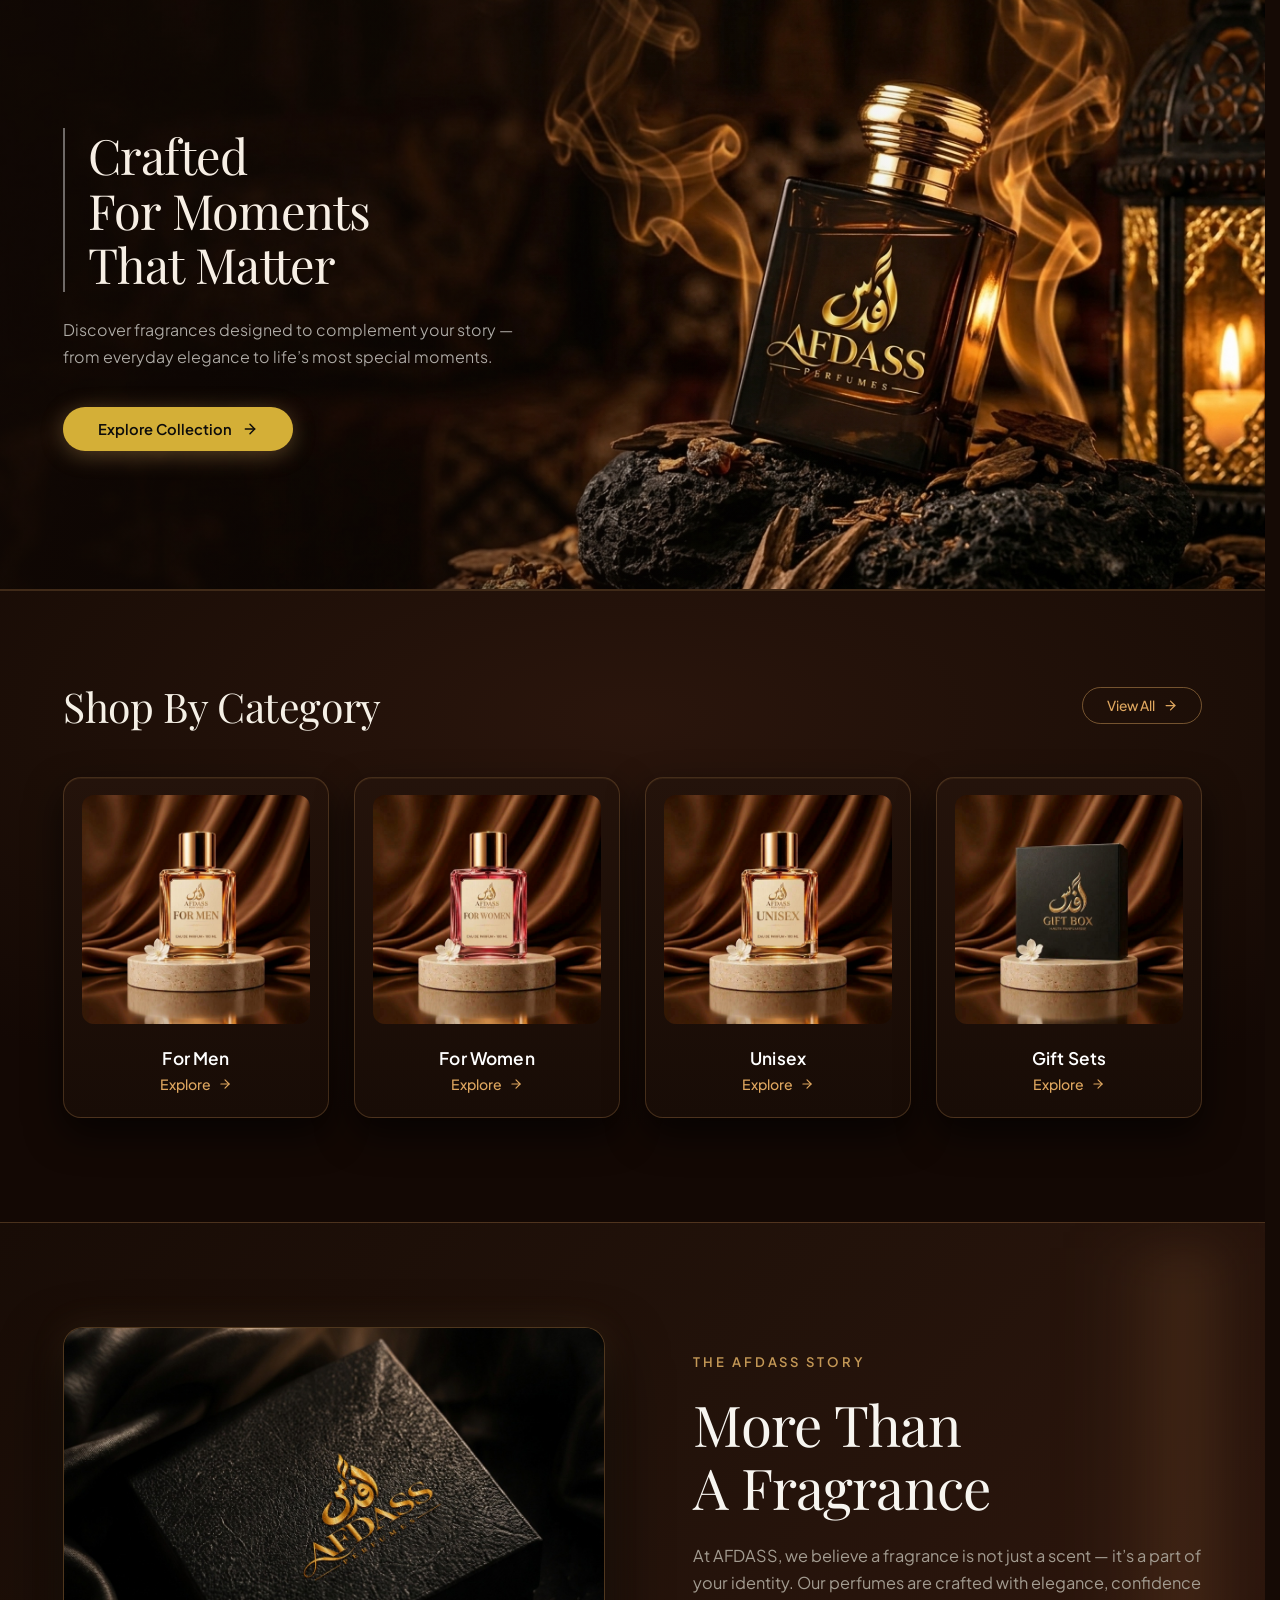
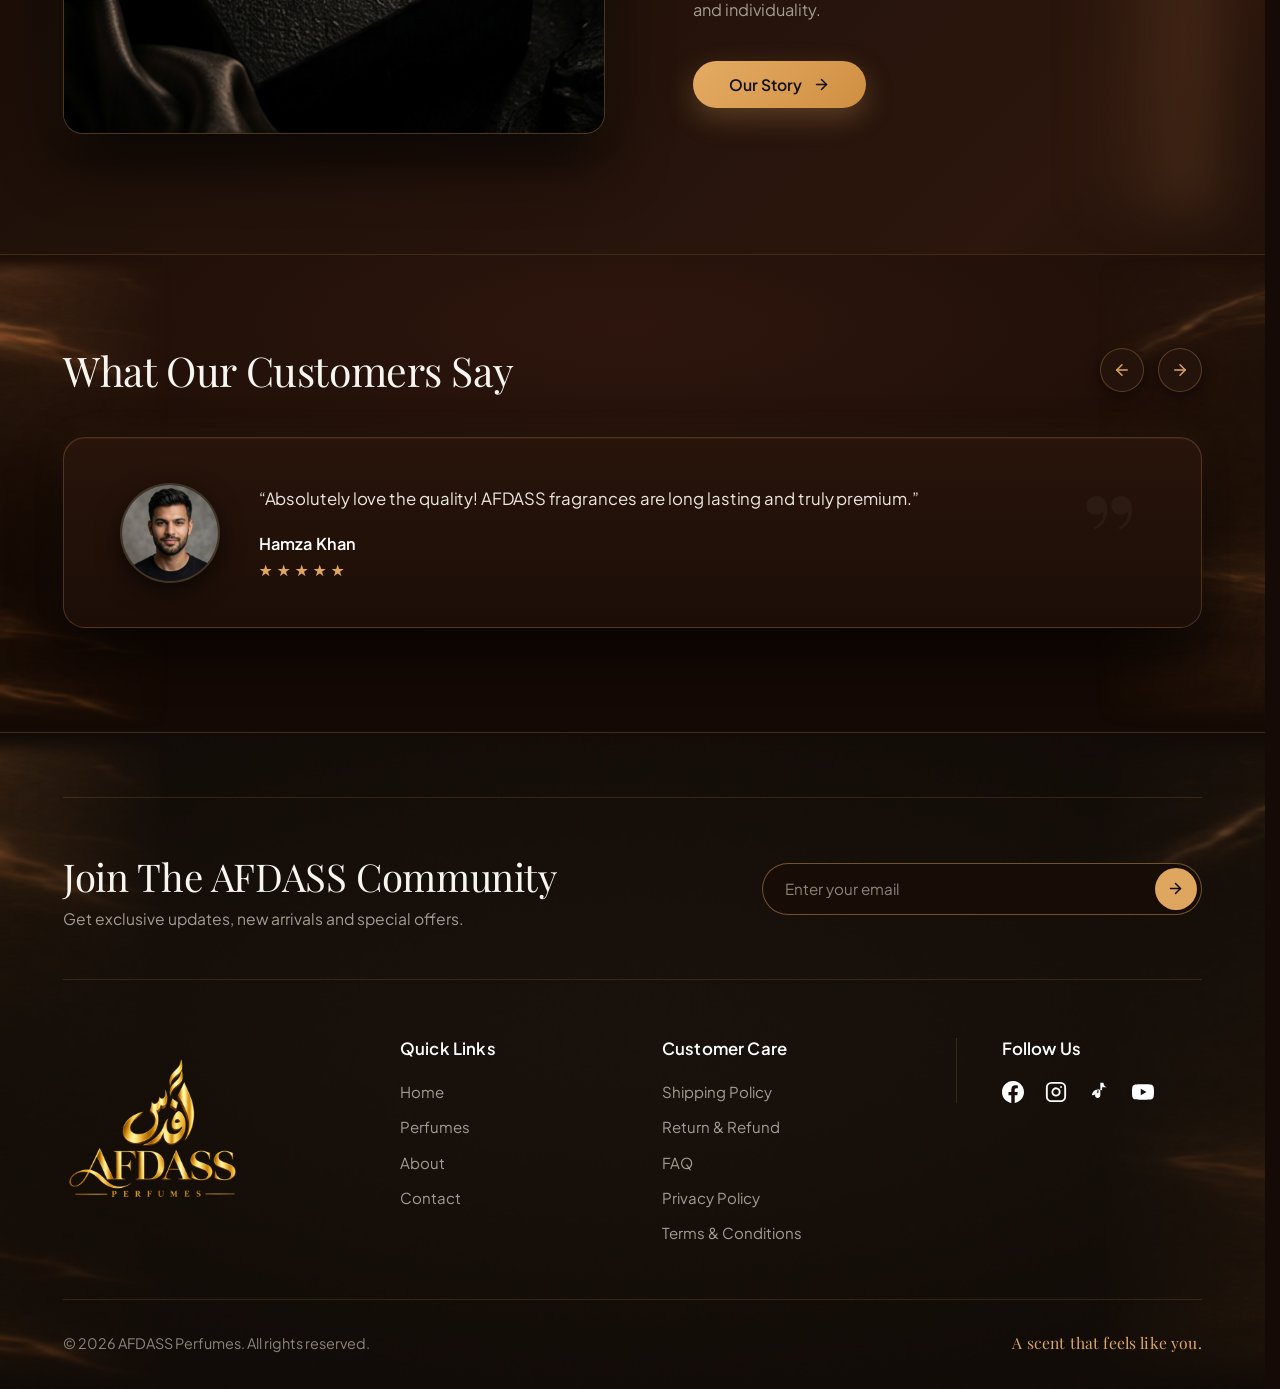
==== commit 4970f90f: "feat(assets): update authentic original perfume photos for Venta, Ember, and Afeee with luxury studi" ====
--- a/index.html
+++ b/index.html
@@ -78,9 +78,9 @@
   }
   </script>
 
-  <link rel="stylesheet" href="style.css?v=20261005_every_moment" />
-  <link rel="stylesheet" href="drawer.css?v=20261004_master_header" />
-  <link rel="stylesheet" href="search.css?v=20261004_master_header" />
+  <link rel="stylesheet" href="style.css" />
+  <link rel="stylesheet" href="drawer.css" />
+  <link rel="stylesheet" href="search.css" />
   <link rel="stylesheet" href="loader.css" />
 
     <!-- Meta Pixel Code -->
@@ -403,7 +403,7 @@
         <div class="product-card">
           <a href="product-detail.html?product=fatima" class="product-img-box" aria-label="View Fatimaa Details">
             <span class="product-img-badge">35% OFF</span>
-            <img src="assets/product-fatima.jpg?v=20261004" alt="Fatimaa" class="product-img" />
+            <img src="assets/product-fatima.jpg" alt="Fatimaa" class="product-img" />
           </a>
           <div class="product-details">
             <h3 class="product-title"><a href="product-detail.html?product=fatima" class="product-title-link">Fatimaa</a></h3>
@@ -428,7 +428,7 @@
         <div class="product-card">
           <a href="product-detail.html?product=afeee" class="product-img-box" aria-label="View Afeee Details">
             <span class="product-img-badge">35% OFF</span>
-            <img src="assets/product-afeee.jpg?v=20261004" alt="Afeee" class="product-img" />
+            <img src="assets/product-afeee.jpg" alt="Afeee" class="product-img" />
           </a>
           <div class="product-details">
             <h3 class="product-title"><a href="product-detail.html?product=afeee" class="product-title-link">Afeee</a></h3>
@@ -453,7 +453,7 @@
         <div class="product-card">
           <a href="product-detail.html?product=ember" class="product-img-box" aria-label="View Ember Details">
             <span class="product-img-badge">30% OFF</span>
-            <img src="assets/product-ember.jpg?v=20261004" alt="Ember" class="product-img" />
+            <img src="assets/product-ember.jpg" alt="Ember" class="product-img" />
           </a>
           <div class="product-details">
             <h3 class="product-title"><a href="product-detail.html?product=ember" class="product-title-link">Ember</a></h3>
@@ -478,7 +478,7 @@
         <div class="product-card">
           <a href="product-detail.html?product=venta" class="product-img-box" aria-label="View Venta Details">
             <span class="product-img-badge">30% OFF</span>
-            <img src="assets/product-venta.jpg?v=20261004" alt="Venta" class="product-img" />
+            <img src="assets/product-venta.jpg" alt="Venta" class="product-img" />
           </a>
           <div class="product-details">
             <h3 class="product-title"><a href="product-detail.html?product=venta" class="product-title-link">Venta</a></h3>
@@ -566,7 +566,7 @@
         <!-- Category 1: For Men -->
         <a href="#perfumes" class="category-card">
           <div class="category-img-box">
-            <img src="assets/category-men.jpg?v=20261004_stage" alt="For Men" class="category-img" />
+            <img src="assets/category-men.jpg" alt="For Men" class="category-img" />
           </div>
           <div class="category-details">
             <h3 class="category-title">For Men</h3>
@@ -583,7 +583,7 @@
         <!-- Category 2: For Women -->
         <a href="#perfumes" class="category-card">
           <div class="category-img-box">
-            <img src="assets/category-women.jpg?v=20261004_stage" alt="For Women" class="category-img" />
+            <img src="assets/category-women.jpg" alt="For Women" class="category-img" />
           </div>
           <div class="category-details">
             <h3 class="category-title">For Women</h3>
@@ -600,7 +600,7 @@
         <!-- Category 3: Unisex -->
         <a href="#perfumes" class="category-card">
           <div class="category-img-box">
-            <img src="assets/category-unisex.jpg?v=20261004_stage" alt="Unisex" class="category-img" />
+            <img src="assets/category-unisex.jpg" alt="Unisex" class="category-img" />
           </div>
           <div class="category-details">
             <h3 class="category-title">Unisex</h3>
@@ -617,7 +617,7 @@
         <!-- Category 4: Gift Sets -->
         <a href="#perfumes" class="category-card">
           <div class="category-img-box">
-            <img src="assets/category-gift-sets.jpg?v=20261004_stage" alt="Gift Sets" class="category-img" />
+            <img src="assets/category-gift-sets.jpg" alt="Gift Sets" class="category-img" />
           </div>
           <div class="category-details">
             <h3 class="category-title">Gift Sets</h3>
@@ -902,8 +902,8 @@
   </aside>
 
   <!-- Core Scripts -->
-  <script src="script.js?v=20261004_clear_nav"></script>
-  <script src="search.js?v=20261004_clear_nav"></script>
+  <script src="script.js"></script>
+  <script src="search.js"></script>
   <script src="loader.js"></script>
   <script>
     document.addEventListener('DOMContentLoaded', () => {
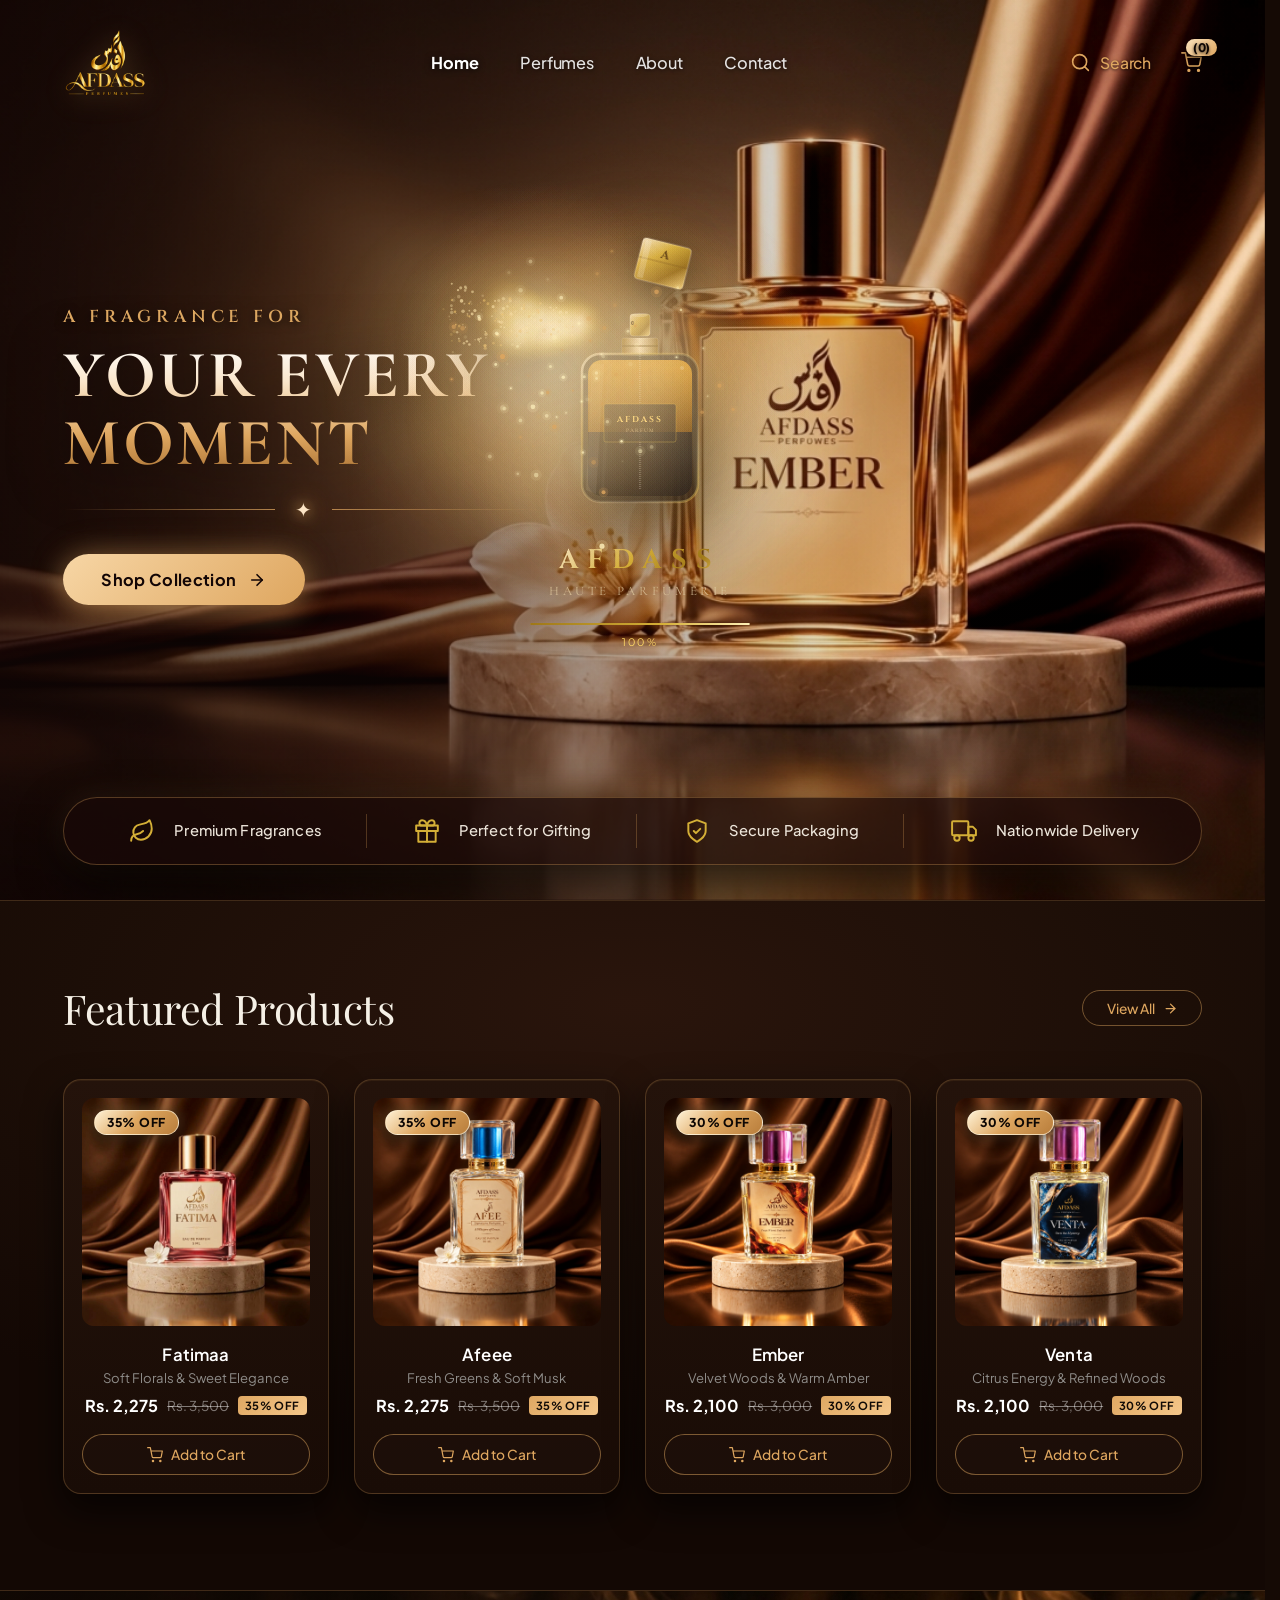
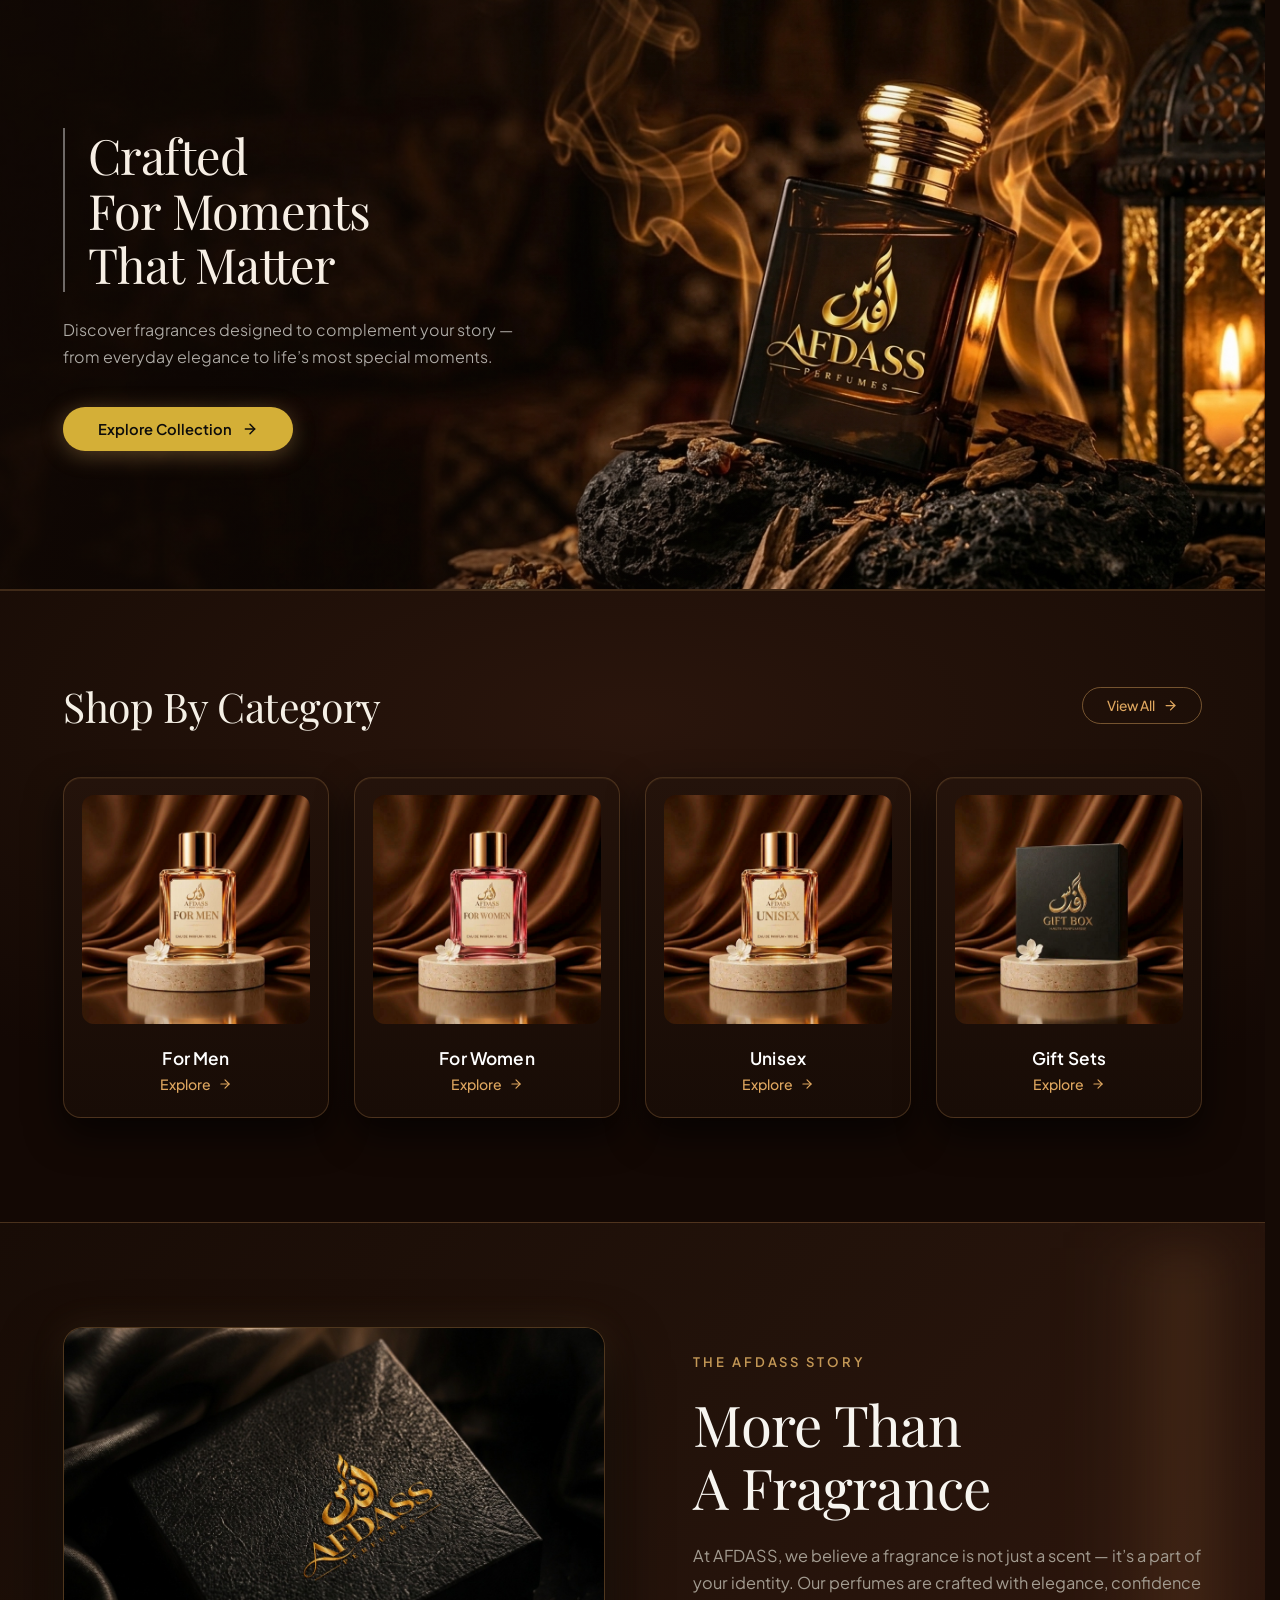
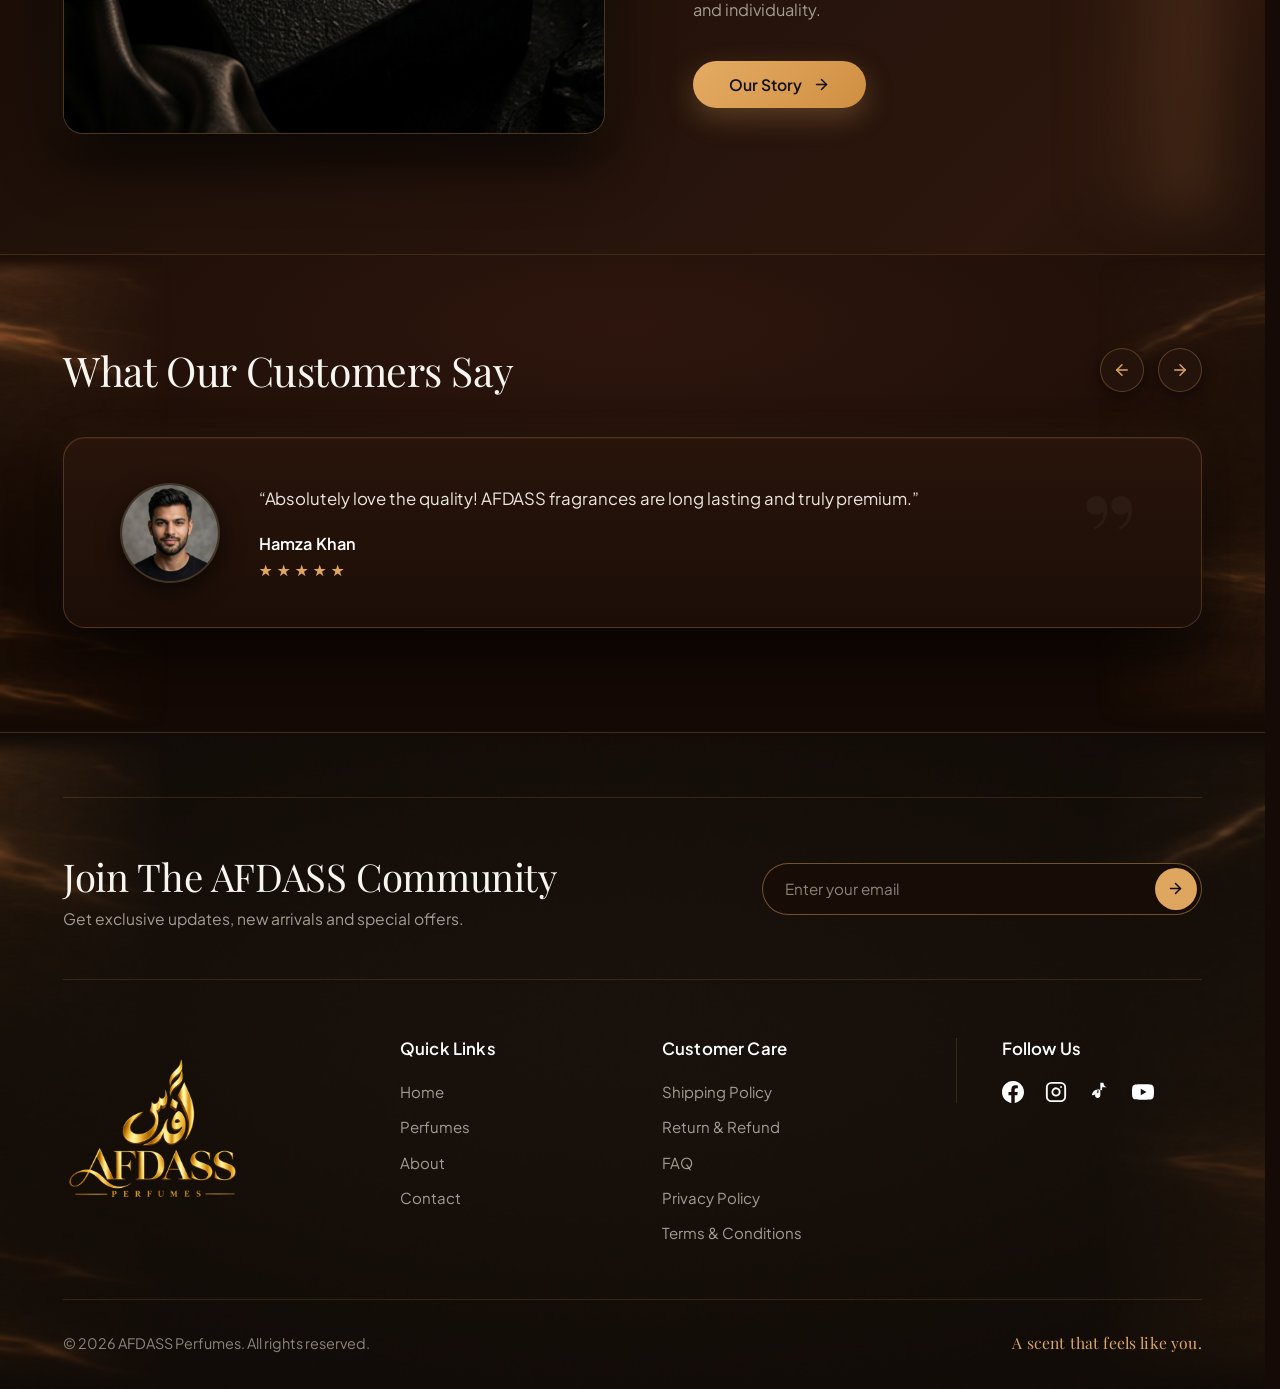
==== commit d3b68224: "fix(home): switch homepage and catalog product cards to display-* assets for instant cache-free refr" ====
--- a/index.html
+++ b/index.html
@@ -403,7 +403,7 @@
         <div class="product-card">
           <a href="product-detail.html?product=fatima" class="product-img-box" aria-label="View Fatimaa Details">
             <span class="product-img-badge">35% OFF</span>
-            <img src="assets/product-fatima.jpg" alt="Fatimaa" class="product-img" />
+            <img src="assets/display-fatima.jpg" alt="Fatimaa" class="product-img" />
           </a>
           <div class="product-details">
             <h3 class="product-title"><a href="product-detail.html?product=fatima" class="product-title-link">Fatimaa</a></h3>
@@ -428,7 +428,7 @@
         <div class="product-card">
           <a href="product-detail.html?product=afeee" class="product-img-box" aria-label="View Afeee Details">
             <span class="product-img-badge">35% OFF</span>
-            <img src="assets/product-afeee.jpg" alt="Afeee" class="product-img" />
+            <img src="assets/display-afeee.jpg" alt="Afeee" class="product-img" />
           </a>
           <div class="product-details">
             <h3 class="product-title"><a href="product-detail.html?product=afeee" class="product-title-link">Afeee</a></h3>
@@ -453,7 +453,7 @@
         <div class="product-card">
           <a href="product-detail.html?product=ember" class="product-img-box" aria-label="View Ember Details">
             <span class="product-img-badge">30% OFF</span>
-            <img src="assets/product-ember.jpg" alt="Ember" class="product-img" />
+            <img src="assets/display-ember.jpg" alt="Ember" class="product-img" />
           </a>
           <div class="product-details">
             <h3 class="product-title"><a href="product-detail.html?product=ember" class="product-title-link">Ember</a></h3>
@@ -478,7 +478,7 @@
         <div class="product-card">
           <a href="product-detail.html?product=venta" class="product-img-box" aria-label="View Venta Details">
             <span class="product-img-badge">30% OFF</span>
-            <img src="assets/product-venta.jpg" alt="Venta" class="product-img" />
+            <img src="assets/display-venta.jpg" alt="Venta" class="product-img" />
           </a>
           <div class="product-details">
             <h3 class="product-title"><a href="product-detail.html?product=venta" class="product-title-link">Venta</a></h3>
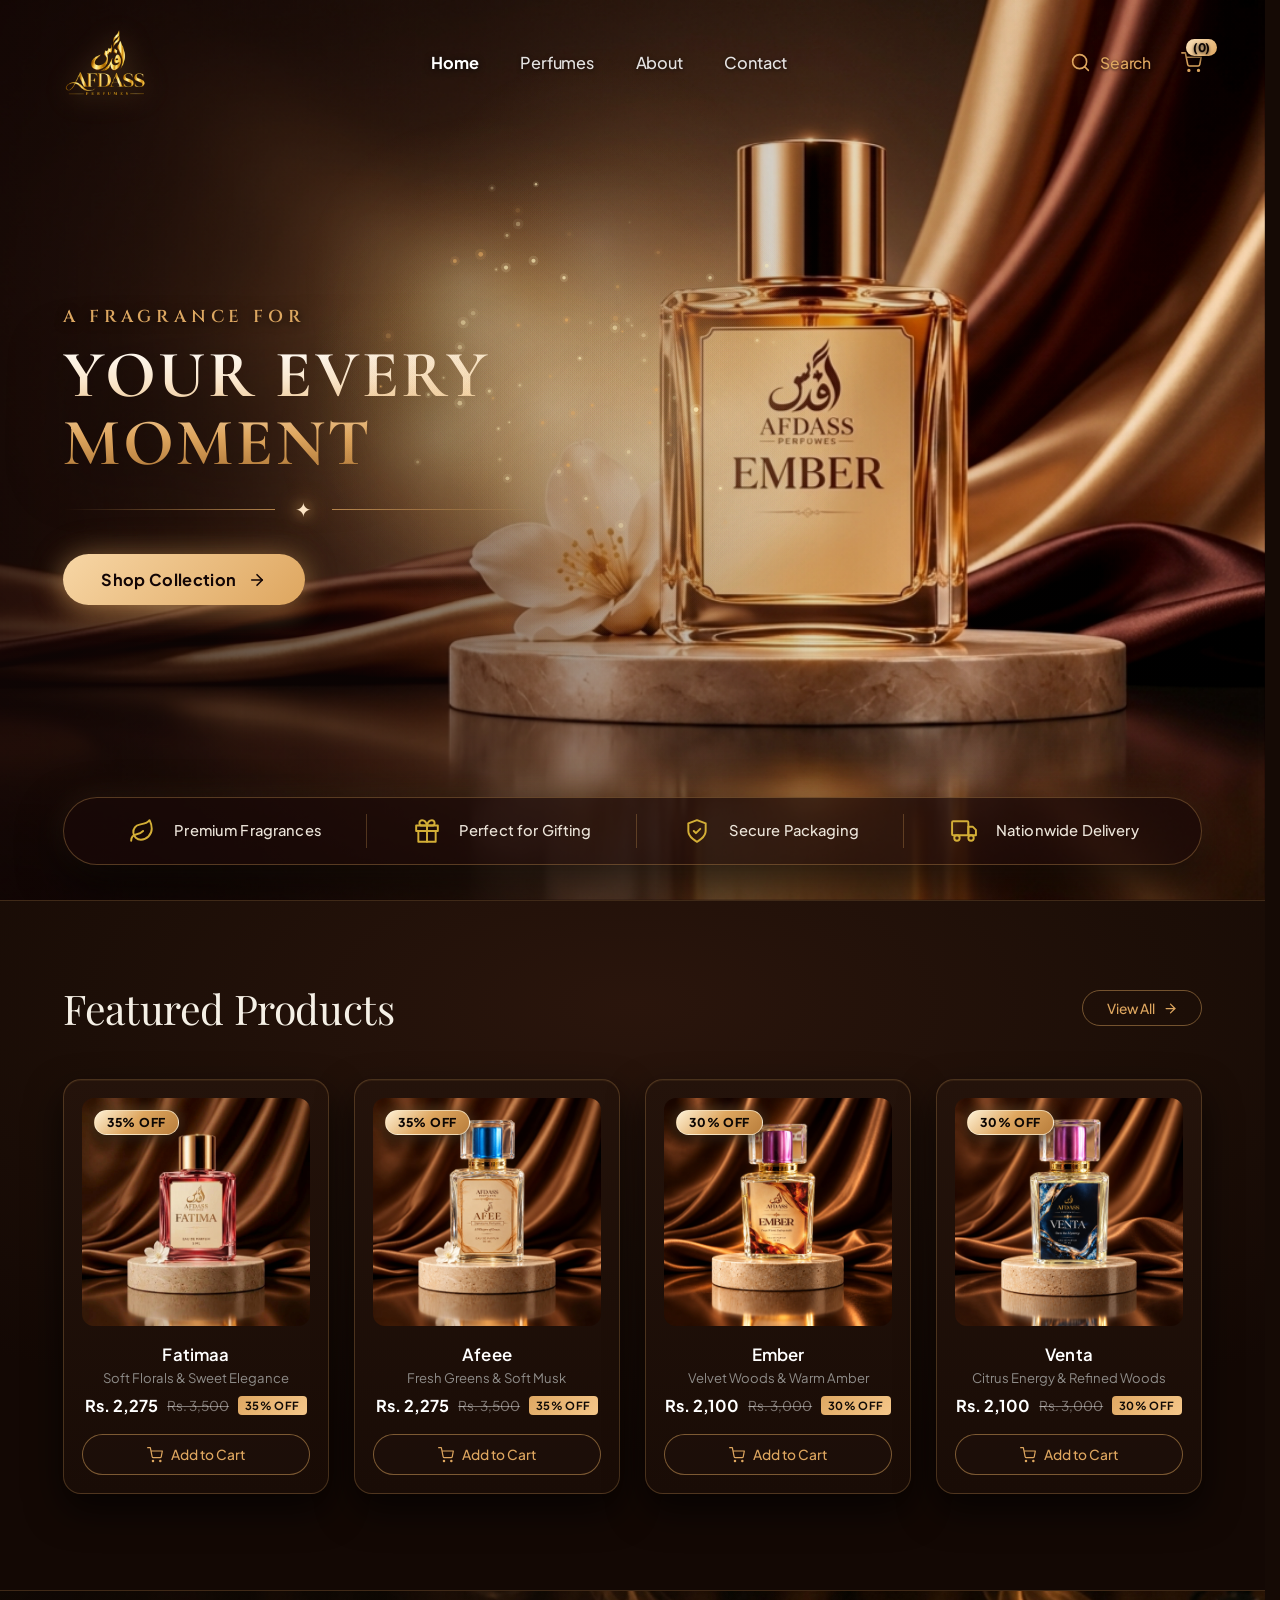
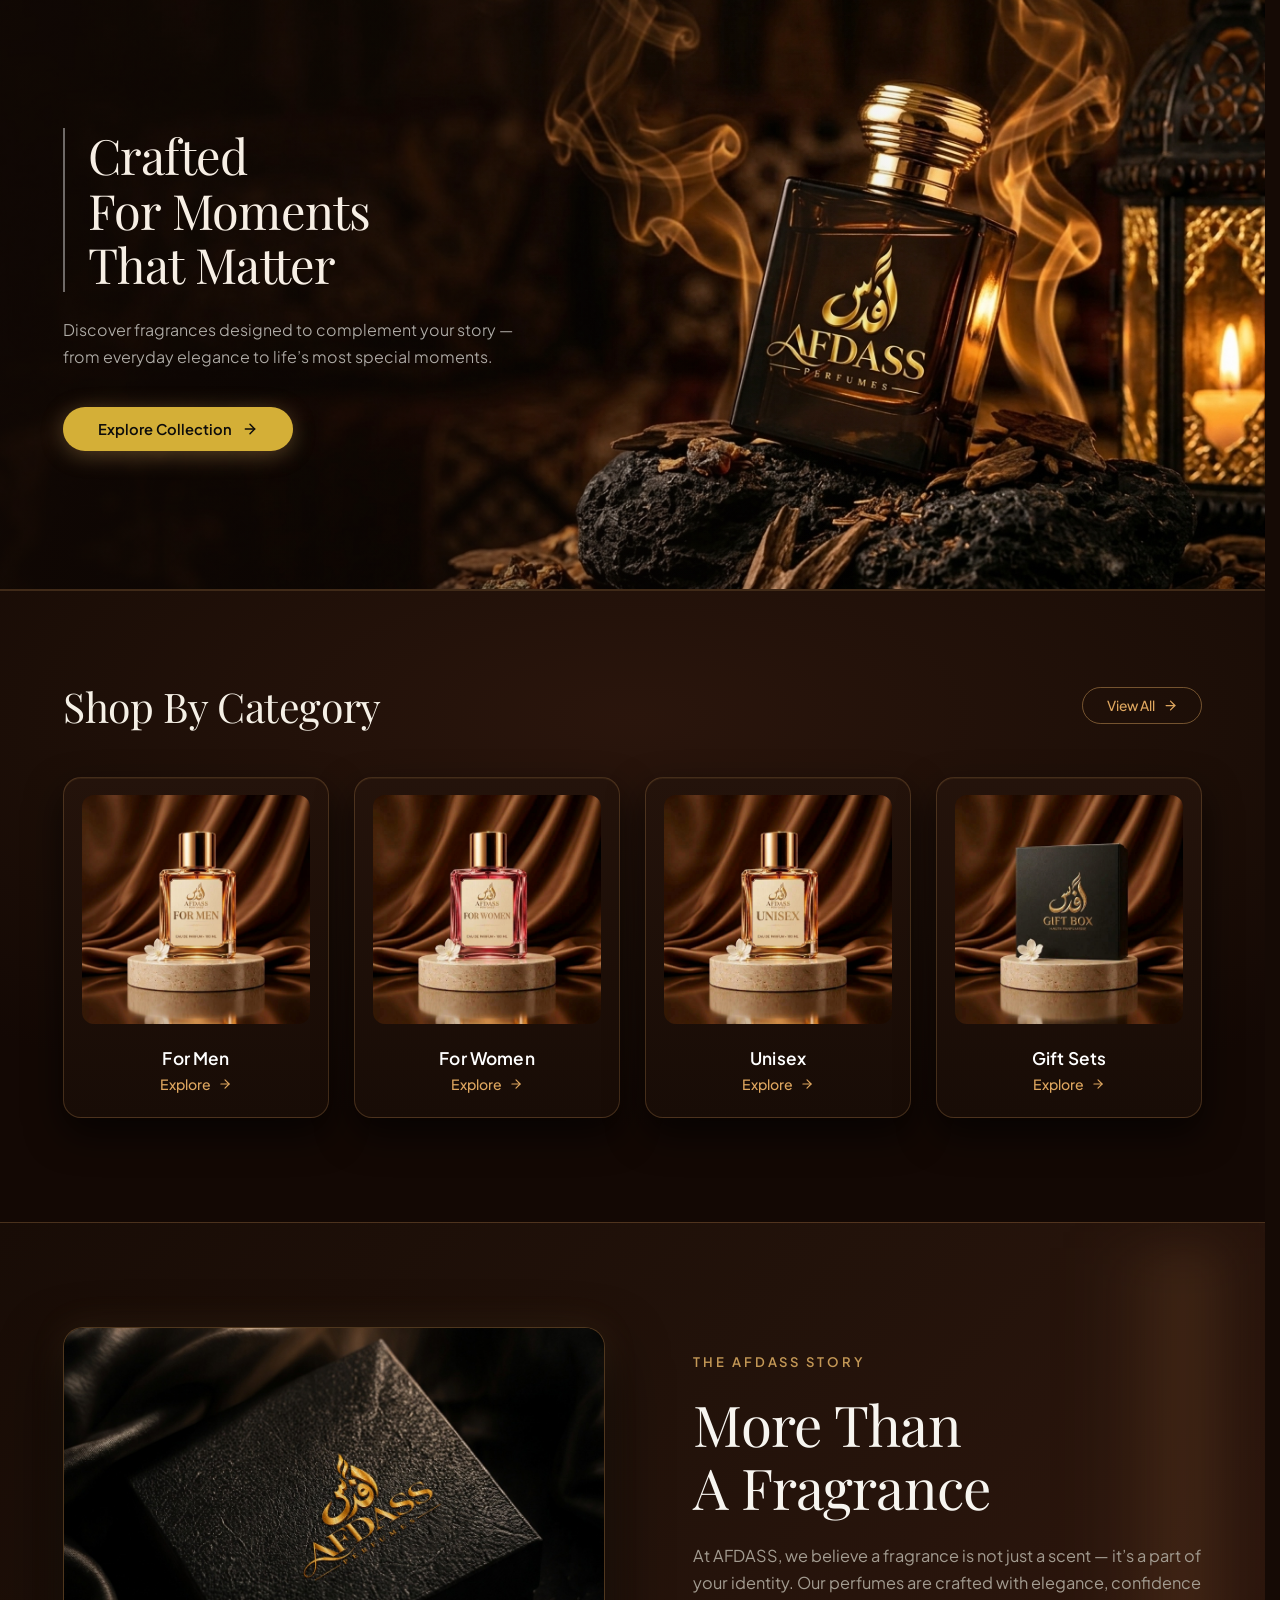
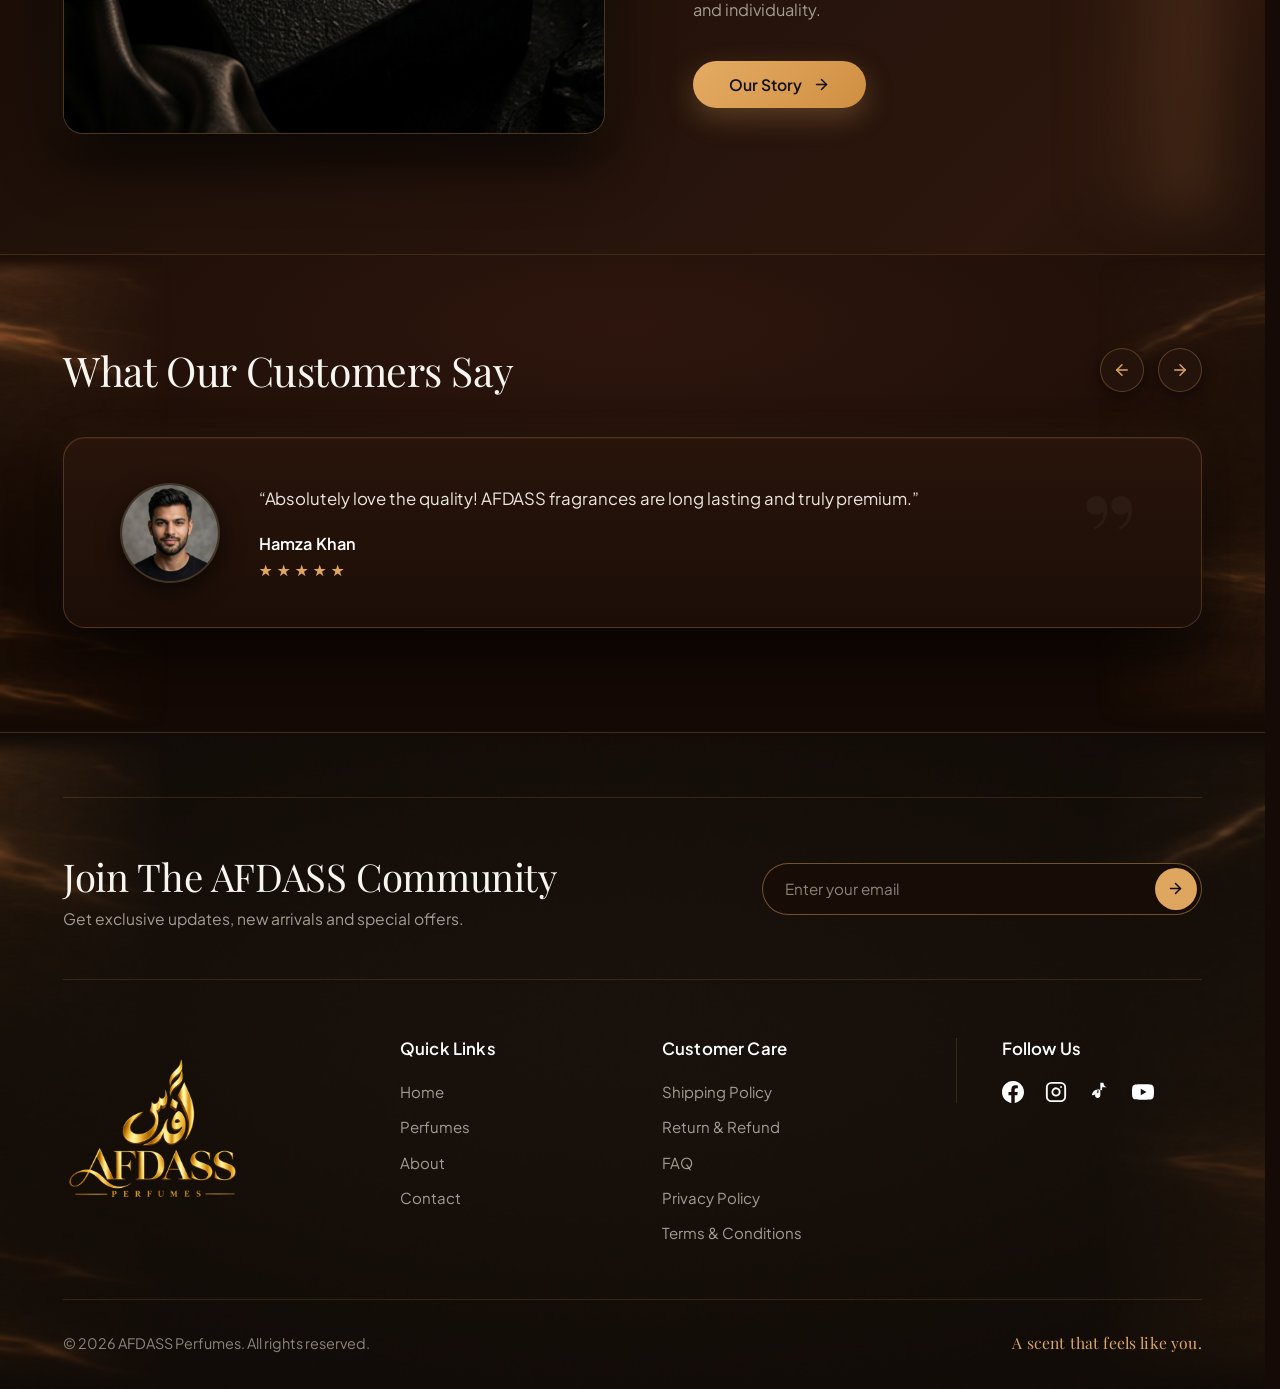
==== commit af0238c9: "fix(cache): remove legacy script and asset query strings so product-detail page immediately loads up" ====
--- a/index.html
+++ b/index.html
@@ -15,8 +15,8 @@
   <meta property="og:site_name" content="AFDASS PERFUMES" />
   <meta property="og:title" content="AFDASS PERFUMES | Luxury Long-Lasting Fragrances" />
   <meta property="og:description" content="A scent that feels like you. Handcrafted luxury perfumes with rich amber, rare woods, and long-lasting elegance. Free nationwide delivery across Pakistan." />
-  <meta property="og:image" content="https://afdassperfumes.com/assets/og-share.jpg?v=20261015_seo" />
-  <meta property="og:image:secure_url" content="https://afdassperfumes.com/assets/og-share.jpg?v=20261015_seo" />
+  <meta property="og:image" content="https://afdassperfumes.com/assets/og-share.jpg" />
+  <meta property="og:image:secure_url" content="https://afdassperfumes.com/assets/og-share.jpg" />
   <meta property="og:image:type" content="image/jpeg" />
   <meta property="og:image:width" content="1200" />
   <meta property="og:image:height" content="630" />
@@ -27,15 +27,15 @@
   <meta name="twitter:card" content="summary_large_image" />
   <meta name="twitter:title" content="AFDASS PERFUMES | Luxury Long-Lasting Fragrances" />
   <meta name="twitter:description" content="A scent that feels like you. Handcrafted luxury perfumes with rich amber, rare woods, and long-lasting elegance." />
-  <meta name="twitter:image" content="https://afdassperfumes.com/assets/og-share.jpg?v=20261015_seo" />
+  <meta name="twitter:image" content="https://afdassperfumes.com/assets/og-share.jpg" />
 
     <!-- Favicon -->
-  <link rel="icon" type="image/x-icon" href="favicon.ico?v=2" />
-  <link rel="icon" type="image/png" sizes="32x32" href="assets/favicon-32x32.png?v=2" />
-  <link rel="icon" type="image/png" sizes="192x192" href="assets/favicon-192x192.png?v=2" />
-  <link rel="apple-touch-icon" sizes="180x180" href="assets/favicon-192x192.png?v=2" />
-  <link rel="apple-touch-icon" sizes="512x512" href="assets/favicon-512x512.png?v=2" />
-  <link rel="shortcut icon" href="favicon.ico?v=2" />
+  <link rel="icon" type="image/x-icon" href="favicon.ico" />
+  <link rel="icon" type="image/png" sizes="32x32" href="assets/favicon-32x32.png" />
+  <link rel="icon" type="image/png" sizes="192x192" href="assets/favicon-192x192.png" />
+  <link rel="apple-touch-icon" sizes="180x180" href="assets/favicon-192x192.png" />
+  <link rel="apple-touch-icon" sizes="512x512" href="assets/favicon-512x512.png" />
+  <link rel="shortcut icon" href="favicon.ico" />
 
   <link rel="preconnect" href="https://fonts.googleapis.com" />
   <link rel="preconnect" href="https://fonts.gstatic.com" crossorigin />
